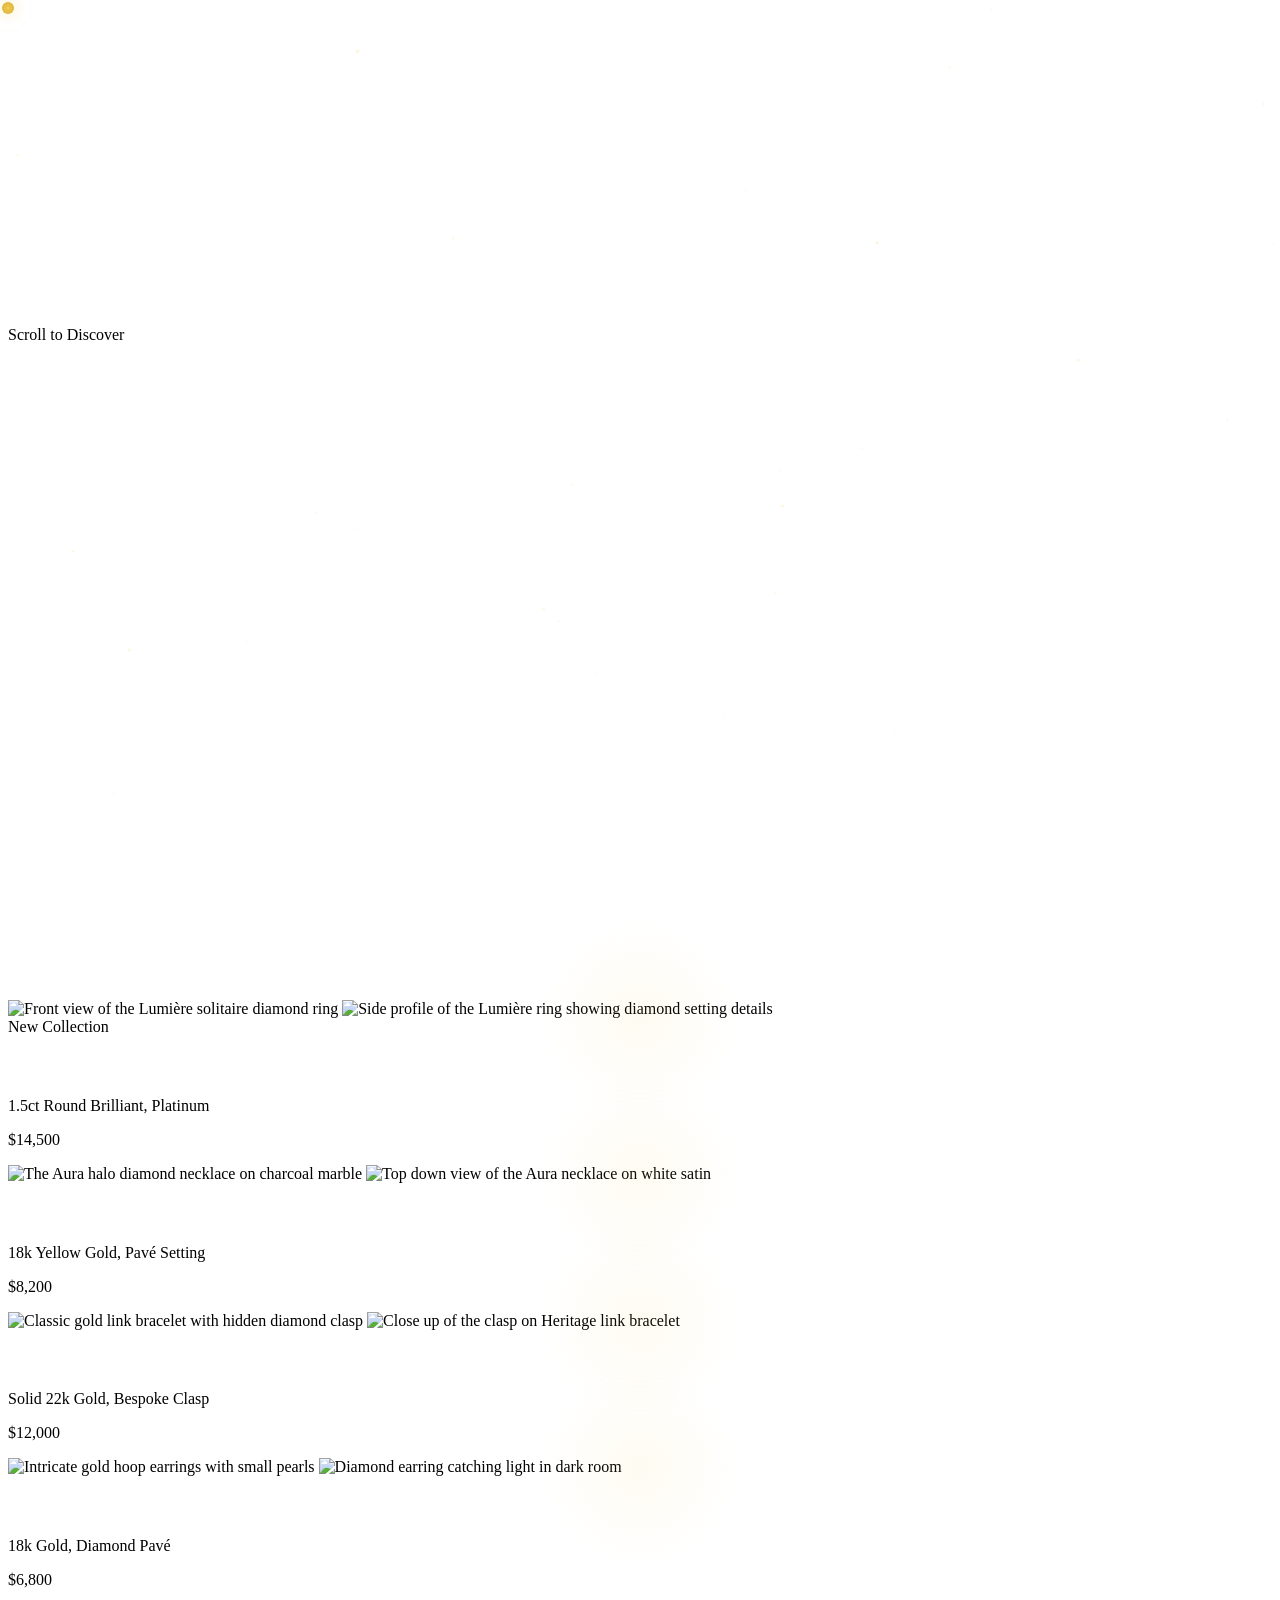
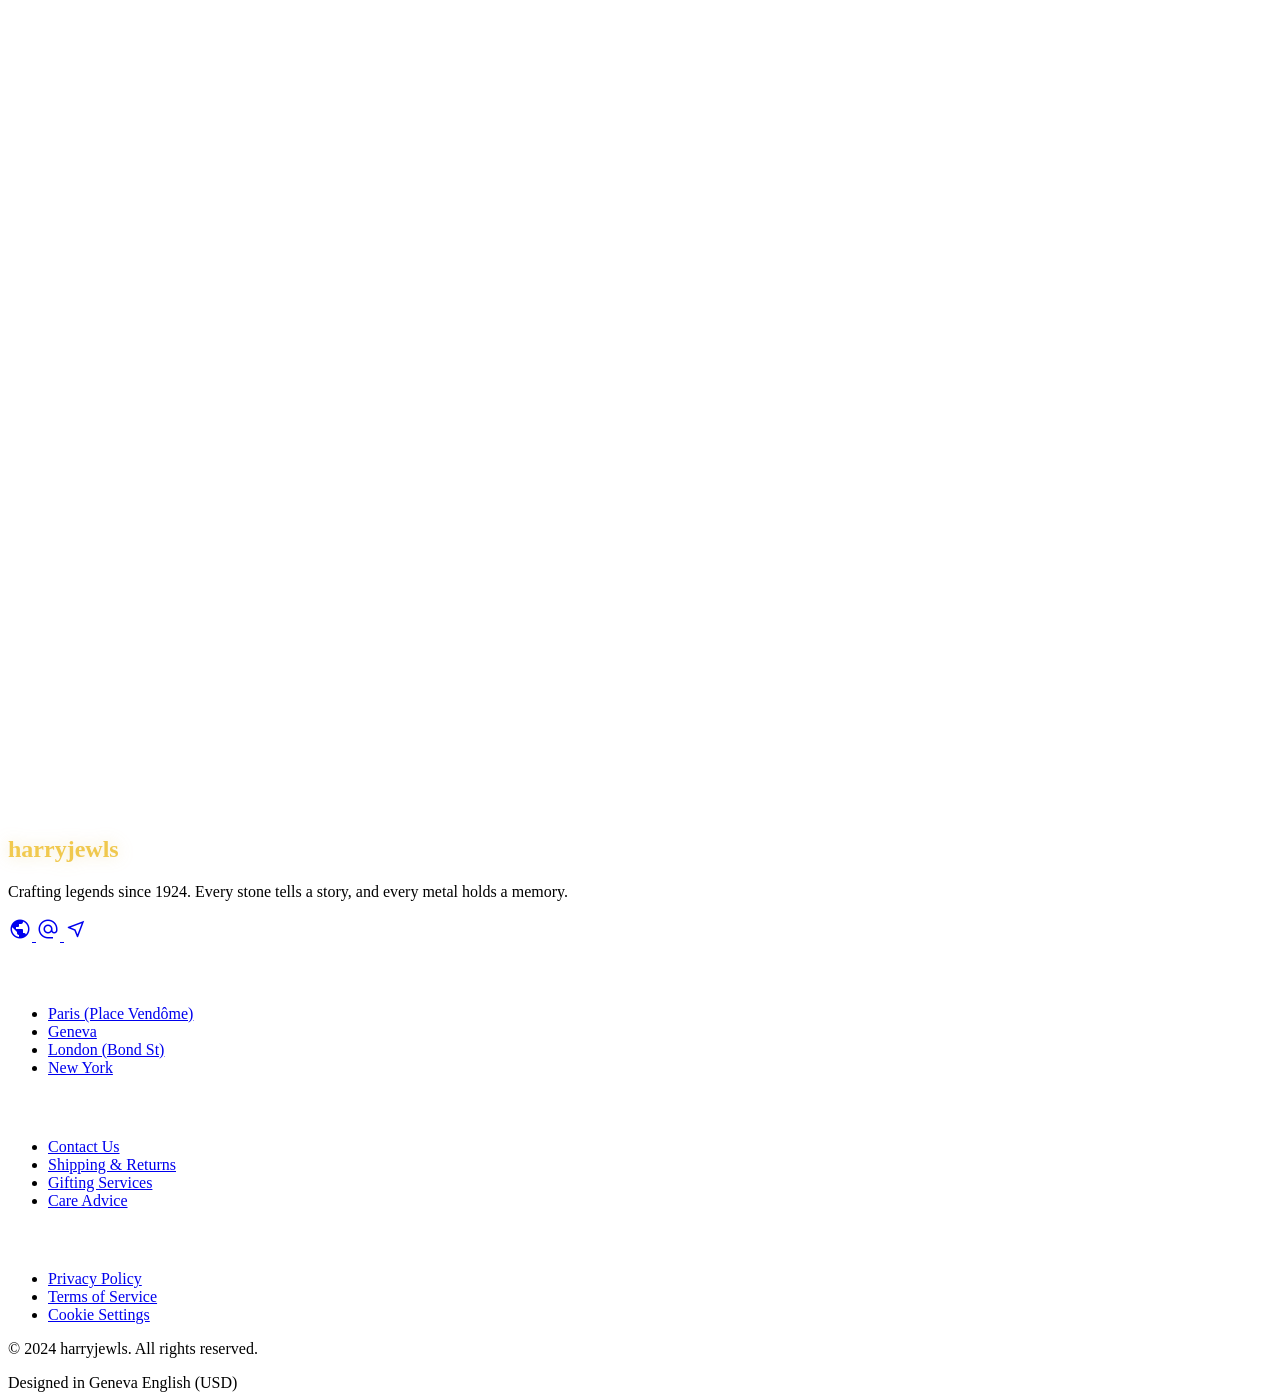
==== index.html @ da5a6bc0 "Add index.html for Vercel deployment" ====
<!DOCTYPE html>
<html class="dark" lang="en">

<head>
    <meta charset="utf-8" />
    <meta content="width=device-width, initial-scale=1.0" name="viewport" />
    <title>harryjewls | Luxury Jewellery Atelier</title>
    <meta name="description"
        content="harryjewls — Where timeless elegance meets extraordinary craftsmanship. Discover our curated collection of high jewellery masterpieces." />
    <script src="https://cdn.tailwindcss.com?plugins=forms,container-queries"></script>
    <link
        href="https://fonts.googleapis.com/css2?family=Cormorant+Garamond:ital,wght@0,300;0,400;0,500;0,600;0,700;1,300;1,400;1,500;1,600;1,700&family=Manrope:wght@300;400;500;600;700&display=swap"
        rel="stylesheet" />
    <link href="https://fonts.googleapis.com/css2?family=Material+Symbols+Outlined:wght,FILL@100..700,0..1&display=swap"
        rel="stylesheet" />
    <!-- GSAP -->
    <script src="https://cdnjs.cloudflare.com/ajax/libs/gsap/3.12.5/gsap.min.js"></script>
    <script src="https://cdnjs.cloudflare.com/ajax/libs/gsap/3.12.5/ScrollTrigger.min.js"></script>
    <script id="tailwind-config">
        tailwind.config = {
            darkMode: "class",
            theme: {
                extend: {
                    colors: {
                        "surface-container-high": "var(--surface-container-high)",
                        "primary": "var(--primary)",
                        "background": "var(--background)",
                        "surface-container-low": "var(--surface-container-low)",
                        "primary-container": "var(--primary-container)",
                        "tertiary": "var(--tertiary)",
                        "on-primary-fixed": "var(--on-primary-fixed)",
                        "primary-fixed": "var(--primary-fixed)",
                        "inverse-on-surface": "var(--inverse-on-surface)",
                        "inverse-primary": "var(--inverse-primary)",
                        "on-secondary-fixed-variant": "var(--on-secondary-fixed-variant)",
                        "error-container": "var(--error-container)",
                        "surface-container": "var(--surface-container)",
                        "on-secondary": "var(--on-secondary)",
                        "on-tertiary-fixed-variant": "var(--on-tertiary-fixed-variant)",
                        "on-primary-fixed-variant": "var(--on-primary-fixed-variant)",
                        "surface": "var(--surface)",
                        "on-error": "var(--on-error)",
                        "surface-bright": "var(--surface-bright)",
                        "outline": "var(--outline)",
                        "on-secondary-container": "var(--on-secondary-container)",
                        "error": "var(--error)",
                        "tertiary-container": "var(--tertiary-container)",
                        "on-primary-container": "var(--on-primary-container)",
                        "surface-dim": "var(--surface-dim)",
                        "tertiary-fixed": "var(--tertiary-fixed)",
                        "surface-tint": "var(--surface-tint)",
                        "on-surface": "var(--on-surface)",
                        "inverse-surface": "var(--inverse-surface)",
                        "secondary-container": "var(--secondary-container)",
                        "surface-container-highest": "var(--surface-container-highest)",
                        "on-background": "var(--on-background)",
                        "secondary-fixed": "var(--secondary-fixed)",
                        "on-error-container": "var(--on-error-container)",
                        "tertiary-fixed-dim": "var(--tertiary-fixed-dim)",
                        "on-surface-variant": "var(--on-surface-variant)",
                        "on-secondary-fixed": "var(--on-secondary-fixed)",
                        "on-tertiary-fixed": "var(--on-tertiary-fixed)",
                        "on-tertiary": "var(--on-tertiary)",
                        "surface-variant": "var(--surface-variant)",
                        "outline-variant": "var(--outline-variant)",
                        "secondary": "var(--secondary)",
                        "surface-container-lowest": "var(--surface-container-lowest)",
                        "on-tertiary-container": "var(--on-tertiary-container)",
                        "primary-fixed-dim": "var(--primary-fixed-dim)",
                        "on-primary": "var(--on-primary)",
                        "secondary-fixed-dim": "var(--secondary-fixed-dim)"
                    },
                    borderRadius: {
                        DEFAULT: "0.125rem",
                        lg: "0.25rem",
                        xl: "0.5rem",
                        full: "0.75rem"
                    },
                    fontFamily: {
                        headline: ["Cormorant Garamond", "serif"],
                        body: ["Manrope", "sans-serif"],
                        label: ["Manrope", "sans-serif"]
                    }
                },
            }
        }
    </script>
    <style>
        /* ===== CSS CUSTOM PROPERTIES (DARK MODE DEFAULT) ===== */
        :root {
            --surface-container-high: #2a2a2a;
            --primary: #f2ca50;
            --background: #131313;
            --surface-container-low: #1c1b1b;
            --primary-container: #d4af37;
            --tertiary: #cecece;
            --on-primary-fixed: #241a00;
            --primary-fixed: #ffe088;
            --inverse-on-surface: #313030;
            --inverse-primary: #735c00;
            --on-secondary-fixed-variant: #52452c;
            --error-container: #93000a;
            --surface-container: #201f1f;
            --on-secondary: #3a2f18;
            --on-tertiary-fixed-variant: #454747;
            --on-primary-fixed-variant: #574500;
            --surface: #131313;
            --on-error: #690005;
            --surface-bright: #3a3939;
            --outline: #99907c;
            --on-secondary-container: #c5b393;
            --error: #ffb4ab;
            --tertiary-container: #b2b3b3;
            --on-primary-container: #554300;
            --surface-dim: #131313;
            --tertiary-fixed: #e2e2e2;
            --surface-tint: #e9c349;
            --on-surface: #e5e2e1;
            --inverse-surface: #e5e2e1;
            --secondary-container: #52452c;
            --surface-container-highest: #353534;
            --on-background: #e5e2e1;
            --secondary-fixed: #f4e0be;
            --on-error-container: #ffdad6;
            --tertiary-fixed-dim: #c6c6c7;
            --on-surface-variant: #d0c5af;
            --on-secondary-fixed: #241a06;
            --on-tertiary-fixed: #1a1c1c;
            --on-tertiary: #2f3131;
            --surface-variant: #353534;
            --outline-variant: #4d4635;
            --secondary: #d7c4a4;
            --surface-container-lowest: #0e0e0e;
            --on-tertiary-container: #434546;
            --primary-fixed-dim: #e9c349;
            --on-primary: #3c2f00;
            --secondary-fixed-dim: #d7c4a4;
            --heading-color: #ffffff;
            --nav-bg: rgba(19, 19, 19, 0.6);
            --card-shadow: 0 0 40px rgba(242, 202, 80, 0.06);
            --footer-border: rgba(77, 70, 53, 0.15);
        }

        /* ===== LIGHT MODE ===== */
        html.light {
            --surface-container-high: #f0ebe3;
            --primary: #b8960f;
            --background: #faf8f5;
            --surface-container-low: #f5f2ed;
            --primary-container: #d4af37;
            --tertiary: #5a5a5a;
            --on-primary-fixed: #241a00;
            --primary-fixed: #ffe088;
            --inverse-on-surface: #e5e2e1;
            --inverse-primary: #f2ca50;
            --on-secondary-fixed-variant: #52452c;
            --error-container: #ffdad6;
            --surface-container: #ece8e0;
            --on-secondary: #ffffff;
            --on-tertiary-fixed-variant: #454747;
            --on-primary-fixed-variant: #574500;
            --surface: #faf8f5;
            --on-error: #ffffff;
            --surface-bright: #ffffff;
            --outline: #8a8070;
            --on-secondary-container: #52452c;
            --error: #ba1a1a;
            --tertiary-container: #e2e2e2;
            --on-primary-container: #f2ca50;
            --surface-dim: #e8e4dc;
            --tertiary-fixed: #e2e2e2;
            --surface-tint: #b8960f;
            --on-surface: #1c1b1b;
            --inverse-surface: #313030;
            --secondary-container: #f4e0be;
            --surface-container-highest: #e2ddd5;
            --on-background: #1c1b1b;
            --secondary-fixed: #f4e0be;
            --on-error-container: #93000a;
            --tertiary-fixed-dim: #c6c6c7;
            --on-surface-variant: #4d4635;
            --on-secondary-fixed: #241a06;
            --on-tertiary-fixed: #1a1c1c;
            --on-tertiary: #2f3131;
            --surface-variant: #e8e1d4;
            --outline-variant: #ccc3b1;
            --secondary: #6d5d3f;
            --surface-container-lowest: #ffffff;
            --on-tertiary-container: #434546;
            --primary-fixed-dim: #d4af37;
            --on-primary: #ffffff;
            --secondary-fixed-dim: #d7c4a4;
            --heading-color: #1c1b1b;
            --nav-bg: rgba(250, 248, 245, 0.75);
            --card-shadow: 0 4px 30px rgba(0, 0, 0, 0.08);
            --footer-border: rgba(204, 195, 177, 0.4);
        }

        /* ===== THEME TRANSITION ===== */
        html.theme-transitioning,
        html.theme-transitioning *,
        html.theme-transitioning *::before,
        html.theme-transitioning *::after {
            transition: background-color 0.5s ease, color 0.5s ease, border-color 0.5s ease, box-shadow 0.5s ease, opacity 0.5s ease !important;
        }

        /* ===== MATERIAL SYMBOLS ===== */
        .material-symbols-outlined {
            font-variation-settings: 'FILL' 0, 'wght' 300, 'GRAD' 0, 'opsz' 24;
        }

        /* ===== GOLDEN AURA GRADIENT ===== */
        .golden-aura {
            background: linear-gradient(135deg, #f2ca50 0%, #d4af37 100%);
        }

        /* ===== TEXT SHIMMER ===== */
        .text-shimmer {
            background: linear-gradient(to right, #d4af37 20%, #f2ca50 40%, #f2ca50 60%, #d4af37 80%);
            background-size: 200% auto;
            color: #000;
            background-clip: text;
            -webkit-background-clip: text;
            -webkit-text-fill-color: transparent;
            animation: shimmerAnim 3s ease-in-out infinite;
        }

        @keyframes shimmerAnim {
            0% {
                background-position: 200% center;
            }

            100% {
                background-position: -200% center;
            }
        }

        /* ===== LOGO GLOW ===== */
        .logo-text {
            background: linear-gradient(135deg, #f2ca50, #d4af37, #f2ca50);
            background-size: 200% auto;
            -webkit-background-clip: text;
            -webkit-text-fill-color: transparent;
            background-clip: text;
            filter: drop-shadow(0 0 8px rgba(212, 175, 55, 0.3));
            animation: logoGlow 4s ease-in-out infinite;
        }

        .logo-text:hover {
            filter: drop-shadow(0 0 16px rgba(212, 175, 55, 0.6));
            animation: logoShimmer 1.5s ease-in-out infinite;
        }

        @keyframes logoGlow {

            0%,
            100% {
                background-position: 0% center;
                filter: drop-shadow(0 0 8px rgba(212, 175, 55, 0.3));
            }

            50% {
                background-position: 100% center;
                filter: drop-shadow(0 0 14px rgba(212, 175, 55, 0.5));
            }
        }

        @keyframes logoShimmer {
            0% {
                background-position: -200% center;
            }

            100% {
                background-position: 200% center;
            }
        }

        /* ===== NO SCROLLBAR ===== */
        .no-scrollbar::-webkit-scrollbar {
            display: none;
        }

        .no-scrollbar {
            -ms-overflow-style: none;
            scrollbar-width: none;
        }

        /* ===== CUSTOM CURSOR ===== */
        .custom-cursor {
            position: fixed;
            width: 12px;
            height: 12px;
            border-radius: 50%;
            background: radial-gradient(circle, #f2ca50, #d4af37);
            pointer-events: none;
            z-index: 99999;
            mix-blend-mode: screen;
            transition: transform 0.15s ease, opacity 0.3s ease;
            box-shadow: 0 0 12px rgba(242, 202, 80, 0.4), 0 0 30px rgba(242, 202, 80, 0.15);
            transform: translate(-50%, -50%);
        }

        .custom-cursor.hovering {
            transform: translate(-50%, -50%) scale(2.5);
            box-shadow: 0 0 20px rgba(242, 202, 80, 0.6), 0 0 50px rgba(242, 202, 80, 0.25);
        }

        .cursor-trail {
            position: fixed;
            width: 6px;
            height: 6px;
            border-radius: 50%;
            background: rgba(242, 202, 80, 0.3);
            pointer-events: none;
            z-index: 99998;
            mix-blend-mode: screen;
            transform: translate(-50%, -50%);
        }

        /* Hide custom cursor on touch devices */
        @media (hover: none) {

            .custom-cursor,
            .cursor-trail {
                display: none !important;
            }
        }

        /* ===== LOADING SCREEN ===== */
        #loading-screen {
            position: fixed;
            inset: 0;
            z-index: 100000;
            background: #000;
            display: flex;
            flex-direction: column;
            align-items: center;
            justify-content: center;
            overflow: hidden;
        }

        #loading-screen canvas {
            position: absolute;
            inset: 0;
            z-index: 0;
        }

        .loading-logo {
            position: relative;
            z-index: 1;
            font-family: 'Cormorant Garamond', serif;
            font-size: 3.5rem;
            font-weight: 300;
            letter-spacing: 0.08em;
            background: linear-gradient(135deg, #f2ca50, #d4af37, #f2ca50, #d4af37);
            background-size: 300% auto;
            -webkit-background-clip: text;
            -webkit-text-fill-color: transparent;
            background-clip: text;
            opacity: 0;
            filter: drop-shadow(0 0 20px rgba(212, 175, 55, 0.5));
            animation: loadLogoShimmer 2s ease-in-out infinite;
        }

        @keyframes loadLogoShimmer {
            0% {
                background-position: 0% center;
            }

            100% {
                background-position: 300% center;
            }
        }

        .loading-tagline {
            position: relative;
            z-index: 1;
            font-family: 'Manrope', sans-serif;
            font-size: 0.65rem;
            letter-spacing: 0.4em;
            text-transform: uppercase;
            color: rgba(212, 175, 55, 0.5);
            opacity: 0;
            margin-top: 1rem;
        }

        .loading-bar-container {
            position: relative;
            z-index: 1;
            width: 120px;
            height: 1px;
            background: rgba(212, 175, 55, 0.1);
            margin-top: 2.5rem;
            overflow: hidden;
            opacity: 0;
        }

        .loading-bar {
            width: 0%;
            height: 100%;
            background: linear-gradient(90deg, #d4af37, #f2ca50);
            transition: width 0.1s linear;
        }

        /* ===== GOLD PARTICLE CANVAS ===== */
        #particle-bg {
            position: fixed;
            inset: 0;
            z-index: 0;
            pointer-events: none;
            opacity: 0.4;
        }

        /* ===== PRODUCT CARD 3D TILT ===== */
        .product-card {
            perspective: 1000px;
            transform-style: preserve-3d;
        }

        .product-card .card-inner {
            transition: transform 0.3s ease, box-shadow 0.3s ease;
        }

        .product-card:hover .card-inner {
            box-shadow: 0 0 30px rgba(242, 202, 80, 0.12), 0 20px 60px rgba(0, 0, 0, 0.3);
        }

        .product-card .glow-border {
            position: absolute;
            inset: -2px;
            border-radius: 0.25rem;
            background: linear-gradient(135deg, rgba(242, 202, 80, 0.3), transparent, rgba(212, 175, 55, 0.3));
            z-index: -1;
            opacity: 0;
            transition: opacity 0.5s ease;
        }

        .product-card:hover .glow-border {
            opacity: 1;
        }

        /* ===== HEADING SHIMMER ===== */
        .heading-shimmer {
            position: relative;
            display: inline-block;
        }

        .heading-shimmer::after {
            content: '';
            position: absolute;
            top: 0;
            left: -100%;
            width: 100%;
            height: 100%;
            background: linear-gradient(90deg, transparent, rgba(242, 202, 80, 0.15), transparent);
            animation: headingShimmer 4s ease-in-out infinite;
        }

        @keyframes headingShimmer {
            0% {
                left: -100%;
            }

            50%,
            100% {
                left: 100%;
            }
        }

        /* ===== SMOOTH SCROLL ===== */
        html {
            scroll-behavior: smooth;
        }

        /* ===== AMBIENT GLOW ===== */
        .ambient-glow {
            position: relative;
        }

        .ambient-glow::before {
            content: '';
            position: absolute;
            top: 50%;
            left: 50%;
            width: 200px;
            height: 200px;
            background: radial-gradient(circle, rgba(242, 202, 80, 0.08), transparent 70%);
            transform: translate(-50%, -50%);
            pointer-events: none;
            z-index: 0;
        }

        /* ===== FILTER BUTTONS ===== */
        .filter-btn {
            padding: 0.5rem 1.5rem;
            font-size: 0.7rem;
            text-transform: uppercase;
            letter-spacing: 0.15em;
            border: 1px solid rgba(212, 175, 55, 0.2);
            color: var(--on-surface-variant);
            background: transparent;
            cursor: pointer;
            transition: all 0.4s cubic-bezier(0.25, 0.46, 0.45, 0.94);
            font-family: 'Manrope', sans-serif;
        }

        .filter-btn:hover,
        .filter-btn.active {
            background: linear-gradient(135deg, #f2ca50 0%, #d4af37 100%);
            color: #241a00;
            border-color: #d4af37;
            box-shadow: 0 0 20px rgba(242, 202, 80, 0.2);
        }

        /* ===== SEARCH HIGHLIGHT ===== */
        .search-no-match {
            opacity: 0.1;
            transform: scale(0.95);
            transition: all 0.5s cubic-bezier(0.25, 0.46, 0.45, 0.94);
        }

        .search-match {
            opacity: 1;
            transform: scale(1);
            transition: all 0.5s cubic-bezier(0.25, 0.46, 0.45, 0.94);
        }

        /* ===== REVEAL ANIMATIONS ===== */
        .reveal {
            opacity: 0;
            transform: translateY(60px);
        }

        .reveal.active {
            opacity: 1;
            transform: translateY(0);
        }

        /* ===== LAZY LOAD ===== */
        img[data-src] {
            opacity: 0;
            transition: opacity 0.6s ease;
        }

        img[data-src].loaded {
            opacity: 1;
        }

        /* ===== RESPONSIVE ===== */
        @media (max-width: 768px) {
            .loading-logo {
                font-size: 2.2rem;
            }
        }

        /* ===== LIGHT MODE SPECIFIC ===== */
        html.light .golden-aura {
            background: linear-gradient(135deg, #d4af37 0%, #b8960f 100%);
        }

        html.light .product-card:hover .card-inner {
            box-shadow: 0 0 30px rgba(212, 175, 55, 0.08), 0 20px 60px rgba(0, 0, 0, 0.1);
        }

        html.light #particle-bg {
            opacity: 0.15;
        }

        html.light .custom-cursor {
            mix-blend-mode: multiply;
            background: radial-gradient(circle, #d4af37, #b8960f);
        }

        html.light .cursor-trail {
            background: rgba(184, 150, 15, 0.2);
            mix-blend-mode: multiply;
        }
    </style>
</head>

<body class="bg-background text-on-surface font-body selection:bg-primary/30" style="cursor: none;">

    <!-- ===== LOADING SCREEN ===== -->
    <div id="loading-screen">
        <canvas id="loading-particles"></canvas>
        <div class="loading-logo" id="loading-logo">harryjewls</div>
        <div class="loading-tagline" id="loading-tagline">haute joaillerie</div>
        <div class="loading-bar-container" id="loading-bar-container">
            <div class="loading-bar" id="loading-bar"></div>
        </div>
    </div>

    <!-- ===== CUSTOM CURSOR ===== -->
    <div class="custom-cursor" id="custom-cursor"></div>
    <div class="cursor-trail" id="cursor-trail-1"></div>
    <div class="cursor-trail" id="cursor-trail-2"></div>
    <div class="cursor-trail" id="cursor-trail-3"></div>

    <!-- ===== GOLD PARTICLE BACKGROUND ===== -->
    <canvas id="particle-bg"></canvas>

    <!-- ===== TOP NAV BAR ===== -->
    <nav id="main-nav"
        class="fixed top-0 w-full z-50 bg-[var(--nav-bg)] backdrop-blur-3xl shadow-[0px_0px_40px_rgba(255,255,255,0.06)]"
        style="opacity:0;">
        <div class="flex justify-between items-center px-6 md:px-12 py-5 w-full">
            <div class="flex items-center gap-8 md:gap-12">
                <a class="logo-text text-2xl md:text-3xl font-headline font-light tracking-[0.04em]" href="#"
                    id="nav-logo">harryjewls</a>
                <div class="hidden md:flex gap-8 items-center">
                    <a class="font-headline text-sm tracking-wide text-primary border-b border-primary/40 pb-1 hover:border-primary transition-all duration-300"
                        href="#collections">Collections</a>
                    <a class="font-headline text-sm tracking-wide text-on-surface-variant hover:text-on-surface transition-colors duration-300"
                        href="#gallery">High Jewellery</a>
                    <a class="font-headline text-sm tracking-wide text-on-surface-variant hover:text-on-surface transition-colors duration-300"
                        href="#about">The Atelier</a>
                    <a class="font-headline text-sm tracking-wide text-on-surface-variant hover:text-on-surface transition-colors duration-300"
                        href="#moments">Heritage</a>
                </div>
            </div>
            <div class="flex items-center gap-4 md:gap-6">
                <div class="relative hidden lg:block">
                    <input id="search-input"
                        class="bg-[var(--surface-container)]/60 border border-[var(--outline-variant)]/20 text-sm focus:ring-1 focus:ring-primary/50 focus:border-primary/30 w-64 py-2.5 px-4 placeholder:text-on-surface-variant/30 rounded-lg transition-all duration-300 focus:w-80"
                        placeholder="Search the collection..." type="text" autocomplete="off"
                        style="background: var(--surface-container);" />
                    <span
                        class="material-symbols-outlined absolute right-3 top-2.5 text-on-surface-variant/40 text-sm">search</span>
                </div>
                <div class="flex items-center gap-2">
                    <button id="theme-toggle"
                        class="hover:bg-primary/10 p-2.5 transition-all duration-500 rounded-full relative overflow-hidden"
                        aria-label="Toggle theme">
                        <span class="material-symbols-outlined text-primary theme-icon-dark">dark_mode</span>
                        <span
                            class="material-symbols-outlined text-primary theme-icon-light absolute inset-0 flex items-center justify-center opacity-0 transition-opacity duration-300">light_mode</span>
                    </button>
                    <button class="hover:bg-primary/10 p-2.5 transition-all duration-500 rounded-full relative"
                        aria-label="Shopping bag">
                        <span class="material-symbols-outlined text-primary">shopping_bag</span>
                        <span class="absolute top-1 right-1 w-2 h-2 bg-primary rounded-full animate-pulse"></span>
                    </button>
                </div>
                <!-- Mobile Menu Toggle -->
                <button id="mobile-menu-btn" class="md:hidden hover:bg-primary/10 p-2 rounded-full transition-all"
                    aria-label="Menu">
                    <span class="material-symbols-outlined text-primary">menu</span>
                </button>
            </div>
        </div>
        <!-- Mobile Menu -->
        <div id="mobile-menu" class="hidden md:hidden px-6 pb-6">
            <div class="flex flex-col gap-4 pt-4 border-t border-[var(--outline-variant)]/15">
                <input id="search-input-mobile"
                    class="bg-[var(--surface-container)] border border-[var(--outline-variant)]/20 text-sm focus:ring-1 focus:ring-primary/50 w-full py-2.5 px-4 placeholder:text-on-surface-variant/30 rounded-lg"
                    placeholder="Search..." type="text" autocomplete="off" />
                <a class="font-headline text-sm tracking-wide text-primary py-2" href="#collections">Collections</a>
                <a class="font-headline text-sm tracking-wide text-on-surface-variant py-2" href="#gallery">High
                    Jewellery</a>
                <a class="font-headline text-sm tracking-wide text-on-surface-variant py-2" href="#about">The
                    Atelier</a>
                <a class="font-headline text-sm tracking-wide text-on-surface-variant py-2" href="#moments">Heritage</a>
            </div>
        </div>
    </nav>

    <!-- ===== HERO SECTION ===== -->
    <header id="hero" class="relative h-screen w-full flex items-center justify-center overflow-hidden">
        <div class="absolute inset-0 z-0">
            <div class="absolute inset-0 bg-gradient-to-b from-transparent via-background/20 to-background z-10"></div>
            <img id="hero-img" class="w-full h-full object-cover" style="transform: scale(1.2); opacity: 0;"
                alt="Close-up of a high-end diamond necklace on a dark bust with dramatic chiaroscuro lighting"
                src="https://lh3.googleusercontent.com/aida-public/[base64]" />
        </div>
        <div class="relative z-20 text-center max-w-4xl px-6">
            <p class="hero-text label-sm uppercase tracking-[0.3em] text-primary mb-6 text-xs font-label"
                style="opacity:0;">Haute Joaillerie</p>
            <h1 class="hero-text text-[2.5rem] md:text-[4rem] lg:text-[5rem] font-headline font-light leading-[1.1] tracking-[-0.02em] mb-8"
                style="opacity:0; color: var(--heading-color);">
                The Art of <span class="italic font-light text-shimmer">Sublime</span> Brilliance
            </h1>
            <div class="hero-text flex flex-col md:flex-row gap-6 justify-center items-center" style="opacity:0;">
                <button
                    class="golden-aura px-10 py-4 text-on-primary-fixed font-semibold tracking-wide uppercase text-xs rounded-lg hover:scale-105 hover:shadow-lg hover:shadow-primary/20 transition-all duration-500">
                    Explore Collections
                </button>
                <button
                    class="group flex items-center gap-3 border-b border-outline-variant/30 pb-2 hover:border-primary transition-colors duration-300"
                    style="color: var(--on-surface);">
                    <span class="text-xs uppercase tracking-widest">The Atelier Story</span>
                    <span
                        class="material-symbols-outlined text-sm group-hover:translate-x-1 transition-transform duration-300">arrow_forward</span>
                </button>
            </div>
        </div>
        <div class="absolute bottom-12 left-1/2 -translate-x-1/2 flex flex-col items-center gap-4 opacity-0"
            id="scroll-indicator">
            <span class="text-[0.6875rem] uppercase tracking-[0.2em]">Scroll to Discover</span>
            <div class="w-px h-12 bg-gradient-to-b from-primary to-transparent animate-pulse"></div>
        </div>
    </header>

    <!-- ===== CATEGORY BENTO ===== -->
    <section id="collections" class="py-20 md:py-32 px-6 md:px-12 max-w-screen-2xl mx-auto">
        <!-- Filter Bar -->
        <div class="flex flex-wrap gap-3 mb-12 justify-center reveal">
            <button class="filter-btn active" data-filter="all">All</button>
            <button class="filter-btn" data-filter="rings">Rings</button>
            <button class="filter-btn" data-filter="necklaces">Necklaces</button>
            <button class="filter-btn" data-filter="earrings">Earrings</button>
            <button class="filter-btn" data-filter="bracelets">Bracelets</button>
        </div>

        <div class="grid grid-cols-1 md:grid-cols-4 gap-6 h-auto md:h-[600px]" id="category-grid">
            <div class="md:col-span-2 relative group overflow-hidden bg-surface-container-low rounded-lg reveal product-filterable"
                data-category="rings">
                <img class="absolute inset-0 w-full h-full object-cover opacity-60 group-hover:scale-110 transition-transform duration-1000"
                    alt="A macro shot of a gold and diamond engagement ring resting on dark volcanic rock"
                    loading="lazy"
                    src="https://lh3.googleusercontent.com/aida-public/[base64]" />
                <div class="absolute inset-0 bg-gradient-to-t from-background via-transparent to-transparent"></div>
                <div class="absolute bottom-8 left-8">
                    <span class="material-symbols-outlined text-primary text-4xl mb-4">diamond</span>
                    <h3 class="text-2xl font-headline mb-2" style="color: var(--heading-color);">Eternal Rings</h3>
                    <p class="text-on-surface-variant text-sm mb-4">A legacy of love, carved in gold.</p>
                    <a class="text-xs uppercase tracking-widest text-primary border-b border-primary/30 pb-1 hover:border-primary transition-colors duration-300"
                        href="#">View Collection</a>
                </div>
            </div>
            <div class="relative group overflow-hidden bg-surface-container-low rounded-lg reveal product-filterable"
                data-category="necklaces">
                <img class="absolute inset-0 w-full h-full object-cover opacity-60 group-hover:scale-110 transition-transform duration-1000"
                    alt="Elegant diamond necklace draped over a minimalist velvet stand" loading="lazy"
                    src="https://lh3.googleusercontent.com/aida-public/[base64]" />
                <div class="absolute inset-0 bg-gradient-to-t from-background via-transparent to-transparent"></div>
                <div class="absolute bottom-8 left-8">
                    <span class="material-symbols-outlined text-primary text-4xl mb-4">auto_awesome</span>
                    <h3 class="text-xl font-headline" style="color: var(--heading-color);">Necklaces</h3>
                </div>
            </div>
            <div class="md:row-span-2 relative group overflow-hidden bg-surface-container-low rounded-lg reveal product-filterable"
                data-category="earrings">
                <img class="absolute inset-0 w-full h-full object-cover opacity-60 group-hover:scale-110 transition-transform duration-1000"
                    alt="Intricate gold hoop earrings with small pearls against a charcoal background" loading="lazy"
                    src="https://lh3.googleusercontent.com/aida-public/[base64]" />
                <div class="absolute inset-0 bg-gradient-to-t from-background via-transparent to-transparent"></div>
                <div class="absolute bottom-8 left-8">
                    <span class="material-symbols-outlined text-primary text-4xl mb-4">flare</span>
                    <h3 class="text-xl font-headline" style="color: var(--heading-color);">Earrings</h3>
                </div>
            </div>
            <div class="md:col-span-2 relative group overflow-hidden bg-surface-container-low rounded-lg reveal product-filterable"
                data-category="bracelets">
                <img class="absolute inset-0 w-full h-full object-cover opacity-60 group-hover:scale-110 transition-transform duration-1000"
                    alt="A stack of luxury gold bracelets on a model's wrist with soft focus background" loading="lazy"
                    src="https://lh3.googleusercontent.com/aida-public/[base64]" />
                <div class="absolute inset-0 bg-gradient-to-t from-background via-transparent to-transparent"></div>
                <div class="absolute bottom-8 left-8">
                    <span class="material-symbols-outlined text-primary text-4xl mb-4">blur_on</span>
                    <h3 class="text-xl font-headline" style="color: var(--heading-color);">Bracelets</h3>
                </div>
            </div>
        </div>
    </section>

    <!-- ===== FEATURED GALLERY (Interactive) ===== -->
    <section id="gallery" class="py-20 md:py-32 bg-surface-container-lowest">
        <div class="px-6 md:px-12 mb-16 flex flex-col md:flex-row justify-between items-end gap-6">
            <div class="max-w-2xl reveal">
                <h2 class="text-3xl md:text-4xl font-headline mb-6 leading-tight heading-shimmer"
                    style="color: var(--heading-color);">Curated <span class="italic">Masterpieces</span></h2>
                <p class="text-on-surface-variant leading-relaxed">Each piece at harryjewls is a testament to the
                    pursuit of perfection. From the selection of conflict-free stones to the final hand-polish.</p>
            </div>
            <div class="flex gap-4 reveal">
                <button id="gallery-prev"
                    class="w-12 h-12 rounded-full border border-outline-variant/30 flex items-center justify-center hover:bg-primary hover:text-on-primary transition-all duration-300 hover:border-primary hover:shadow-lg hover:shadow-primary/10">
                    <span class="material-symbols-outlined">chevron_left</span>
                </button>
                <button id="gallery-next"
                    class="w-12 h-12 rounded-full border border-outline-variant/30 flex items-center justify-center hover:bg-primary hover:text-on-primary transition-all duration-300 hover:border-primary hover:shadow-lg hover:shadow-primary/10">
                    <span class="material-symbols-outlined">chevron_right</span>
                </button>
            </div>
        </div>
        <div class="flex overflow-x-auto gap-8 px-6 md:px-12 no-scrollbar snap-x" id="product-carousel">
            <!-- Product Card 1 -->
            <div class="min-w-[300px] md:min-w-[420px] snap-center product-card product-item"
                data-name="The Lumière Solitaire" data-category="rings">
                <div
                    class="card-inner relative aspect-[4/5] overflow-hidden rounded-lg bg-surface-container mb-6 ambient-glow">
                    <div class="glow-border"></div>
                    <img class="w-full h-full object-cover transition-all duration-700 group-hover:opacity-0"
                        alt="Front view of the Lumière solitaire diamond ring" loading="lazy"
                        src="https://lh3.googleusercontent.com/aida-public/[base64]" />
                    <img class="absolute inset-0 w-full h-full object-cover opacity-0 transition-all duration-700 hover-img"
                        alt="Side profile of the Lumière ring showing diamond setting details" loading="lazy"
                        src="https://lh3.googleusercontent.com/aida-public/[base64]" />
                    <div
                        class="absolute top-4 right-4 bg-background/40 backdrop-blur-md px-3 py-1 rounded-full text-[0.6rem] uppercase tracking-widest text-primary border border-primary/20">
                        New Collection</div>
                </div>
                <div class="flex justify-between items-start">
                    <div>
                        <h4 class="text-lg md:text-xl font-headline mb-1" style="color: var(--heading-color);">The
                            Lumière Solitaire</h4>
                        <p class="text-sm text-on-surface-variant font-light tracking-wide">1.5ct Round Brilliant,
                            Platinum</p>
                    </div>
                    <p class="text-primary font-headline text-lg">$14,500</p>
                </div>
            </div>
            <!-- Product Card 2 -->
            <div class="min-w-[300px] md:min-w-[420px] snap-center product-card product-item"
                data-name="Aura Halo Pendant" data-category="necklaces">
                <div
                    class="card-inner relative aspect-[4/5] overflow-hidden rounded-lg bg-surface-container mb-6 ambient-glow">
                    <div class="glow-border"></div>
                    <img class="w-full h-full object-cover transition-all duration-700"
                        alt="The Aura halo diamond necklace on charcoal marble" loading="lazy"
                        src="https://lh3.googleusercontent.com/aida-public/[base64]" />
                    <img class="absolute inset-0 w-full h-full object-cover opacity-0 transition-all duration-700 hover-img"
                        alt="Top down view of the Aura necklace on white satin" loading="lazy"
                        src="https://lh3.googleusercontent.com/aida-public/[base64]" />
                </div>
                <div class="flex justify-between items-start">
                    <div>
                        <h4 class="text-lg md:text-xl font-headline mb-1" style="color: var(--heading-color);">Aura Halo
                            Pendant</h4>
                        <p class="text-sm text-on-surface-variant font-light tracking-wide">18k Yellow Gold, Pavé
                            Setting</p>
                    </div>
                    <p class="text-primary font-headline text-lg">$8,200</p>
                </div>
            </div>
            <!-- Product Card 3 -->
            <div class="min-w-[300px] md:min-w-[420px] snap-center product-card product-item"
                data-name="Heritage Link Bracelet" data-category="bracelets">
                <div
                    class="card-inner relative aspect-[4/5] overflow-hidden rounded-lg bg-surface-container mb-6 ambient-glow">
                    <div class="glow-border"></div>
                    <img class="w-full h-full object-cover transition-all duration-700"
                        alt="Classic gold link bracelet with hidden diamond clasp" loading="lazy"
                        src="https://lh3.googleusercontent.com/aida-public/[base64]" />
                    <img class="absolute inset-0 w-full h-full object-cover opacity-0 transition-all duration-700 hover-img"
                        alt="Close up of the clasp on Heritage link bracelet" loading="lazy"
                        src="https://lh3.googleusercontent.com/aida-public/[base64]" />
                </div>
                <div class="flex justify-between items-start">
                    <div>
                        <h4 class="text-lg md:text-xl font-headline mb-1" style="color: var(--heading-color);">Heritage
                            Link Bracelet</h4>
                        <p class="text-sm text-on-surface-variant font-light tracking-wide">Solid 22k Gold, Bespoke
                            Clasp</p>
                    </div>
                    <p class="text-primary font-headline text-lg">$12,000</p>
                </div>
            </div>
            <!-- Product Card 4 -->
            <div class="min-w-[300px] md:min-w-[420px] snap-center product-card product-item"
                data-name="Celestial Drop Earrings" data-category="earrings">
                <div
                    class="card-inner relative aspect-[4/5] overflow-hidden rounded-lg bg-surface-container mb-6 ambient-glow">
                    <div class="glow-border"></div>
                    <img class="w-full h-full object-cover transition-all duration-700"
                        alt="Intricate gold hoop earrings with small pearls" loading="lazy"
                        src="https://lh3.googleusercontent.com/aida-public/[base64]" />
                    <img class="absolute inset-0 w-full h-full object-cover opacity-0 transition-all duration-700 hover-img"
                        alt="Diamond earring catching light in dark room" loading="lazy"
                        src="https://lh3.googleusercontent.com/aida-public/[base64]" />
                </div>
                <div class="flex justify-between items-start">
                    <div>
                        <h4 class="text-lg md:text-xl font-headline mb-1" style="color: var(--heading-color);">Celestial
                            Drop Earrings</h4>
                        <p class="text-sm text-on-surface-variant font-light tracking-wide">18k Gold, Diamond Pavé</p>
                    </div>
                    <p class="text-primary font-headline text-lg">$6,800</p>
                </div>
            </div>
        </div>
    </section>

    <!-- ===== ABOUT SECTION / THE ARTISAN ===== -->
    <section id="about" class="py-20 md:py-32 bg-surface px-6 md:px-12">
        <div class="max-w-screen-xl mx-auto flex flex-col md:flex-row items-center gap-12 md:gap-20">
            <div class="w-full md:w-1/2 relative reveal">
                <div class="absolute -top-10 -left-10 w-40 h-40 border border-primary/20 -z-10"></div>
                <img class="w-full h-[400px] md:h-[600px] object-cover rounded-sm grayscale hover:grayscale-0 transition-all duration-1000"
                    alt="Master jeweller focused on setting a stone with precision tools" loading="lazy"
                    src="https://lh3.googleusercontent.com/aida-public/[base64]" />
                <div class="absolute -bottom-6 -right-6 bg-primary px-8 py-10">
                    <p class="text-on-primary-fixed text-4xl font-headline font-bold">100+</p>
                    <p class="text-on-primary-fixed text-[0.6rem] uppercase tracking-widest leading-tight">Years
                        of<br />Excellence</p>
                </div>
            </div>
            <div class="w-full md:w-1/2 space-y-8 reveal">
                <span class="text-primary text-xs uppercase tracking-[0.3em]">The Philosophy</span>
                <h2 class="text-3xl md:text-5xl font-headline leading-tight heading-shimmer"
                    style="color: var(--heading-color);">Craftsmanship is our <span class="italic">Only</span> North
                    Star.</h2>
                <p class="text-on-surface-variant leading-relaxed text-base md:text-lg">
                    In our atelier, we don't just manufacture; we compose. Every harryjewls piece is born from a
                    singular vision, brought to life by hands that have spent decades mastering the subtle language of
                    light and metal.
                </p>
                <div class="pt-8 grid grid-cols-2 gap-8">
                    <div>
                        <h5 class="font-semibold mb-2" style="color: var(--heading-color);">Sustainable Sourcing</h5>
                        <p class="text-sm text-on-surface-variant">We only utilize ethically sourced gemstones and
                            recycled noble metals.</p>
                    </div>
                    <div>
                        <h5 class="font-semibold mb-2" style="color: var(--heading-color);">Bespoke Design</h5>
                        <p class="text-sm text-on-surface-variant">Collaborate with our designers to create a piece that
                            is uniquely yours.</p>
                    </div>
                </div>
                <div class="pt-8">
                    <button
                        class="px-12 py-4 border border-outline-variant hover:border-primary transition-all duration-500 text-xs uppercase tracking-[0.2em] hover:bg-primary/5 hover:shadow-lg hover:shadow-primary/5"
                        style="color: var(--on-surface);">Discover the Atelier</button>
                </div>
            </div>
        </div>
    </section>

    <!-- ===== TRENDING / INSTAGRAM STYLE GRID ===== -->
    <section id="moments" class="py-20 md:py-32 bg-surface-container-lowest overflow-hidden">
        <div class="text-center mb-16 reveal">
            <h2 class="text-3xl font-headline heading-shimmer" style="color: var(--heading-color);">#harryjewlsMoments
            </h2>
            <p class="text-on-surface-variant mt-4 font-light italic">Seen on those who appreciate the extraordinary.
            </p>
        </div>
        <div class="grid grid-cols-2 md:grid-cols-5 gap-1" id="moments-grid">
            <div class="aspect-square bg-surface-container overflow-hidden reveal">
                <img class="w-full h-full object-cover hover:scale-110 transition-transform duration-700 opacity-80 hover:opacity-100"
                    alt="Woman in silk dress wearing diamond necklace at gala" loading="lazy"
                    src="https://lh3.googleusercontent.com/aida-public/[base64]" />
            </div>
            <div class="aspect-square bg-surface-container overflow-hidden reveal">
                <img class="w-full h-full object-cover hover:scale-110 transition-transform duration-700 opacity-80 hover:opacity-100"
                    alt="Stacked gold rings on hand holding champagne glass" loading="lazy"
                    src="https://lh3.googleusercontent.com/aida-public/[base64]" />
            </div>
            <div class="aspect-square bg-surface-container overflow-hidden reveal">
                <img class="w-full h-full object-cover hover:scale-110 transition-transform duration-700 opacity-80 hover:opacity-100"
                    alt="Diamond earring catching light in dark room" loading="lazy"
                    src="https://lh3.googleusercontent.com/aida-public/[base64]" />
            </div>
            <div class="aspect-square bg-surface-container overflow-hidden reveal">
                <img class="w-full h-full object-cover hover:scale-110 transition-transform duration-700 opacity-80 hover:opacity-100"
                    alt="Open luxury jewellery box showing emerald ring" loading="lazy"
                    src="https://lh3.googleusercontent.com/aida-public/[base64]" />
            </div>
            <div class="aspect-square bg-surface-container overflow-hidden reveal">
                <img class="w-full h-full object-cover hover:scale-110 transition-transform duration-700 opacity-80 hover:opacity-100"
                    alt="Raw gold and rough diamonds on jeweler's workbench" loading="lazy"
                    src="https://lh3.googleusercontent.com/aida-public/[base64]" />
            </div>
        </div>
    </section>

    <!-- ===== NEWSLETTER ===== -->
    <section class="py-20 md:py-32 px-6">
        <div
            class="max-w-4xl mx-auto bg-surface-container-high p-8 md:p-20 relative overflow-hidden text-center rounded-lg reveal">
            <div class="absolute top-0 right-0 w-64 h-64 bg-primary/5 rounded-full blur-3xl -mr-32 -mt-32"></div>
            <div class="absolute bottom-0 left-0 w-48 h-48 bg-primary/3 rounded-full blur-3xl -ml-24 -mb-24"></div>
            <h2 class="text-3xl md:text-4xl font-headline mb-6 heading-shimmer" style="color: var(--heading-color);">
                Enter the <span class="italic">Inner Circle</span></h2>
            <p class="text-on-surface-variant mb-10 max-w-lg mx-auto">Receive exclusive invitations to private viewings
                and first access to our high jewellery collections.</p>
            <form class="flex flex-col md:flex-row gap-4 max-w-md mx-auto"
                onsubmit="event.preventDefault(); this.querySelector('button').textContent='SUBSCRIBED ✓'; this.querySelector('button').classList.add('opacity-70');">
                <input
                    class="flex-grow bg-background border border-outline-variant/20 text-on-surface focus:ring-1 focus:ring-primary/50 py-4 px-6 text-sm placeholder:text-on-surface-variant/30 rounded-lg transition-all duration-300"
                    placeholder="Your email address" type="email" required />
                <button
                    class="golden-aura text-on-primary-fixed px-8 py-4 text-xs font-bold uppercase tracking-widest whitespace-nowrap hover:shadow-lg hover:shadow-primary/20 transition-all duration-500 rounded-lg hover:scale-105"
                    type="submit">Subscribe</button>
            </form>
            <p class="text-[0.65rem] text-on-surface-variant/40 mt-6 uppercase tracking-widest">By subscribing, you
                agree to our Privacy Policy.</p>
        </div>
    </section>

    <!-- ===== FOOTER ===== -->
    <footer class="bg-surface w-full border-t" style="border-color: var(--footer-border);">
        <div
            class="max-w-7xl mx-auto px-6 md:px-12 py-16 md:py-20 flex flex-col md:flex-row justify-between items-start gap-12">
            <div class="max-w-xs">
                <h2 class="logo-text text-2xl font-headline font-light tracking-[0.04em] mb-4">harryjewls</h2>
                <p class="font-body text-sm leading-relaxed text-on-surface-variant/60 mb-8">Crafting legends since
                    1924. Every stone tells a story, and every metal holds a memory.</p>
                <div class="flex gap-4">
                    <a class="w-8 h-8 rounded-full border border-on-surface/10 flex items-center justify-center hover:border-primary hover:bg-primary/10 transition-all duration-300"
                        href="#">
                        <span class="material-symbols-outlined text-sm">public</span>
                    </a>
                    <a class="w-8 h-8 rounded-full border border-on-surface/10 flex items-center justify-center hover:border-primary hover:bg-primary/10 transition-all duration-300"
                        href="#">
                        <span class="material-symbols-outlined text-sm">alternate_email</span>
                    </a>
                    <a class="w-8 h-8 rounded-full border border-on-surface/10 flex items-center justify-center hover:border-primary hover:bg-primary/10 transition-all duration-300"
                        href="#">
                        <span class="material-symbols-outlined text-sm">near_me</span>
                    </a>
                </div>
            </div>
            <div class="grid grid-cols-2 md:grid-cols-3 gap-8 md:gap-12">
                <div>
                    <h4 class="text-xs uppercase tracking-widest mb-6 font-bold" style="color: var(--heading-color);">
                        Boutiques</h4>
                    <ul class="space-y-4">
                        <li><a class="font-body text-sm text-on-surface-variant/40 hover:text-on-surface transition-colors duration-300"
                                href="#">Paris (Place Vendôme)</a></li>
                        <li><a class="font-body text-sm text-on-surface-variant/40 hover:text-on-surface transition-colors duration-300"
                                href="#">Geneva</a></li>
                        <li><a class="font-body text-sm text-on-surface-variant/40 hover:text-on-surface transition-colors duration-300"
                                href="#">London (Bond St)</a></li>
                        <li><a class="font-body text-sm text-on-surface-variant/40 hover:text-on-surface transition-colors duration-300"
                                href="#">New York</a></li>
                    </ul>
                </div>
                <div>
                    <h4 class="text-xs uppercase tracking-widest mb-6 font-bold" style="color: var(--heading-color);">
                        Client Care</h4>
                    <ul class="space-y-4">
                        <li><a class="font-body text-sm text-on-surface-variant/40 hover:text-on-surface transition-colors duration-300"
                                href="#">Contact Us</a></li>
                        <li><a class="font-body text-sm text-on-surface-variant/40 hover:text-on-surface transition-colors duration-300"
                                href="#">Shipping &amp; Returns</a></li>
                        <li><a class="font-body text-sm text-on-surface-variant/40 hover:text-on-surface transition-colors duration-300"
                                href="#">Gifting Services</a></li>
                        <li><a class="font-body text-sm text-on-surface-variant/40 hover:text-on-surface transition-colors duration-300"
                                href="#">Care Advice</a></li>
                    </ul>
                </div>
                <div class="col-span-2 md:col-span-1">
                    <h4 class="text-xs uppercase tracking-widest mb-6 font-bold" style="color: var(--heading-color);">
                        Legal </h4>
                    <ul class="space-y-4">
                        <li><a class="font-body text-sm text-on-surface-variant/40 hover:text-on-surface transition-colors duration-300"
                                href="#">Privacy Policy</a></li>
                        <li><a class="font-body text-sm text-on-surface-variant/40 hover:text-on-surface transition-colors duration-300"
                                href="#">Terms of Service</a></li>
                        <li><a class="font-body text-sm text-on-surface-variant/40 hover:text-on-surface transition-colors duration-300"
                                href="#">Cookie Settings</a></li>
                    </ul>
                </div>
            </div>
        </div>
        <div class="max-w-7xl mx-auto px-6 md:px-12 py-8 border-t flex flex-col md:flex-row justify-between items-center gap-4"
            style="border-color: var(--footer-border);">
            <p class="font-body text-[0.75rem] text-on-surface-variant/60 tracking-wider uppercase">© 2024 harryjewls.
                All rights reserved.</p>
            <div class="flex gap-8">
                <span class="text-[0.7rem] text-on-surface-variant/30 uppercase tracking-[0.2em]">Designed in
                    Geneva</span>
                <span class="text-[0.7rem] text-on-surface-variant/30 uppercase tracking-[0.2em]">English (USD)</span>
            </div>
        </div>
    </footer>

    <!-- ===== JAVASCRIPT ===== -->
    <script>
            (function () {
                'use strict';

                // ============================
                // 1. LOADING SCREEN
                // ============================
                const loadingScreen = document.getElementById('loading-screen');
                const loadingCanvas = document.getElementById('loading-particles');
                const loadingLogo = document.getElementById('loading-logo');
                const loadingTagline = document.getElementById('loading-tagline');
                const loadingBarContainer = document.getElementById('loading-bar-container');
                const loadingBar = document.getElementById('loading-bar');

                // Loading particles
                const lCtx = loadingCanvas.getContext('2d');
                let loadingParticles = [];
                let loadingAnimFrame;

                function resizeLoadingCanvas() {
                    loadingCanvas.width = window.innerWidth;
                    loadingCanvas.height = window.innerHeight;
                }
                resizeLoadingCanvas();

                class LoadingParticle {
                    constructor() {
                        this.x = Math.random() * loadingCanvas.width;
                        this.y = Math.random() * loadingCanvas.height;
                        this.size = Math.random() * 2 + 0.5;
                        this.speedX = (Math.random() - 0.5) * 0.3;
                        this.speedY = (Math.random() - 0.5) * 0.3;
                        this.opacity = 0;
                        this.targetOpacity = Math.random() * 0.6 + 0.2;
                        this.fadeSpeed = Math.random() * 0.008 + 0.003;
                        this.hue = Math.random() * 20 + 40; // gold range
                    }
                    update() {
                        this.x += this.speedX;
                        this.y += this.speedY;
                        if (this.opacity < this.targetOpacity) this.opacity += this.fadeSpeed;
                        if (this.x < 0 || this.x > loadingCanvas.width) this.speedX *= -1;
                        if (this.y < 0 || this.y > loadingCanvas.height) this.speedY *= -1;
                    }
                    draw() {
                        lCtx.beginPath();
                        lCtx.arc(this.x, this.y, this.size, 0, Math.PI * 2);
                        lCtx.fillStyle = `hsla(${this.hue}, 70%, 55%, ${this.opacity})`;
                        lCtx.fill();
                        // glow
                        lCtx.beginPath();
                        lCtx.arc(this.x, this.y, this.size * 3, 0, Math.PI * 2);
                        lCtx.fillStyle = `hsla(${this.hue}, 70%, 55%, ${this.opacity * 0.15})`;
                        lCtx.fill();
                    }
                }

                for (let i = 0; i < 80; i++) {
                    loadingParticles.push(new LoadingParticle());
                }

                function animateLoadingParticles() {
                    lCtx.clearRect(0, 0, loadingCanvas.width, loadingCanvas.height);
                    loadingParticles.forEach(p => { p.update(); p.draw(); });
                    loadingAnimFrame = requestAnimationFrame(animateLoadingParticles);
                }
                animateLoadingParticles();

                // Loading sequence
                let progress = 0;
                const loadInterval = setInterval(() => {
                    progress += Math.random() * 8 + 2;
                    if (progress > 100) progress = 100;
                    loadingBar.style.width = progress + '%';
                    if (progress >= 100) clearInterval(loadInterval);
                }, 80);

                // Show elements with timing
                setTimeout(() => { loadingBarContainer.style.opacity = '1'; }, 300);
                setTimeout(() => {
                    loadingLogo.style.opacity = '1';
                    loadingLogo.style.transition = 'opacity 1.2s ease';
                }, 600);
                setTimeout(() => {
                    loadingTagline.style.opacity = '1';
                    loadingTagline.style.transition = 'opacity 1s ease';
                }, 1200);

                // Dismiss loading
                setTimeout(() => {
                    cancelAnimationFrame(loadingAnimFrame);
                    loadingScreen.style.transition = 'opacity 0.8s ease';
                    loadingScreen.style.opacity = '0';
                    setTimeout(() => {
                        loadingScreen.style.display = 'none';
                        initHeroAnimation();
                    }, 800);
                }, 3200);

                // ============================
                // 2. HERO ANIMATION (after loading)
                // ============================
                function initHeroAnimation() {
                    const heroImg = document.getElementById('hero-img');
                    const heroTexts = document.querySelectorAll('.hero-text');
                    const scrollIndicator = document.getElementById('scroll-indicator');
                    const mainNav = document.getElementById('main-nav');

                    // Hero image zoom out
                    gsap.to(heroImg, {
                        scale: 1,
                        opacity: 1,
                        duration: 2,
                        ease: 'power2.out'
                    });

                    // Nav fade in
                    gsap.to(mainNav, {
                        opacity: 1,
                        duration: 1,
                        delay: 0.5,
                        ease: 'power2.out'
                    });

                    // Hero texts stagger
                    gsap.to(heroTexts, {
                        opacity: 1,
                        y: 0,
                        duration: 1.2,
                        stagger: 0.3,
                        delay: 0.8,
                        ease: 'power3.out',
                        onStart: function () {
                            heroTexts.forEach(t => { t.style.transform = 'translateY(30px)'; });
                        }
                    });

                    // Scroll indicator
                    gsap.to(scrollIndicator, {
                        opacity: 0.5,
                        duration: 1,
                        delay: 2.5,
                        ease: 'power2.out'
                    });
                }

                // ============================
                // 3. GOLD PARTICLE BACKGROUND
                // ============================
                const particleBg = document.getElementById('particle-bg');
                const pCtx = particleBg.getContext('2d');
                let bgParticles = [];

                function resizeParticleBg() {
                    particleBg.width = window.innerWidth;
                    particleBg.height = window.innerHeight;
                }
                resizeParticleBg();
                window.addEventListener('resize', () => { resizeParticleBg(); resizeLoadingCanvas(); });

                class BgParticle {
                    constructor() {
                        this.reset();
                    }
                    reset() {
                        this.x = Math.random() * particleBg.width;
                        this.y = Math.random() * particleBg.height;
                        this.size = Math.random() * 1.5 + 0.3;
                        this.speedY = -(Math.random() * 0.2 + 0.05);
                        this.speedX = (Math.random() - 0.5) * 0.15;
                        this.opacity = Math.random() * 0.5 + 0.1;
                        this.pulse = Math.random() * Math.PI * 2;
                        this.pulseSpeed = Math.random() * 0.02 + 0.005;
                    }
                    update() {
                        this.y += this.speedY;
                        this.x += this.speedX + Math.sin(this.pulse) * 0.05;
                        this.pulse += this.pulseSpeed;
                        if (this.y < -10) {
                            this.y = particleBg.height + 10;
                            this.x = Math.random() * particleBg.width;
                        }
                    }
                    draw() {
                        const currentOpacity = this.opacity * (0.7 + Math.sin(this.pulse) * 0.3);
                        pCtx.beginPath();
                        pCtx.arc(this.x, this.y, this.size, 0, Math.PI * 2);
                        pCtx.fillStyle = `rgba(242, 202, 80, ${currentOpacity})`;
                        pCtx.fill();
                    }
                }

                for (let i = 0; i < 50; i++) {
                    bgParticles.push(new BgParticle());
                }

                function animateBgParticles() {
                    pCtx.clearRect(0, 0, particleBg.width, particleBg.height);
                    bgParticles.forEach(p => { p.update(); p.draw(); });
                    requestAnimationFrame(animateBgParticles);
                }
                animateBgParticles();

                // ============================
                // 4. CUSTOM CURSOR
                // ============================
                const cursor = document.getElementById('custom-cursor');
                const trails = [
                    document.getElementById('cursor-trail-1'),
                    document.getElementById('cursor-trail-2'),
                    document.getElementById('cursor-trail-3')
                ];
                let mouseX = -100, mouseY = -100;
                const trailPositions = trails.map(() => ({ x: -100, y: -100 }));

                // Check for touch device
                const isTouchDevice = 'ontouchstart' in window || navigator.maxTouchPoints > 0;

                if (!isTouchDevice) {
                    document.addEventListener('mousemove', (e) => {
                        mouseX = e.clientX;
                        mouseY = e.clientY;
                        cursor.style.left = mouseX + 'px';
                        cursor.style.top = mouseY + 'px';
                    });

                    // Trail animation
                    function animateTrails() {
                        trailPositions.forEach((pos, i) => {
                            const target = i === 0 ? { x: mouseX, y: mouseY } : trailPositions[i - 1];
                            const speed = 0.15 - i * 0.03;
                            pos.x += (target.x - pos.x) * speed;
                            pos.y += (target.y - pos.y) * speed;
                            trails[i].style.left = pos.x + 'px';
                            trails[i].style.top = pos.y + 'px';
                            trails[i].style.opacity = 0.4 - i * 0.12;
                        });
                        requestAnimationFrame(animateTrails);
                    }
                    animateTrails();

                    // Hover effects
                    const hoverElements = 'a, button, input, .product-card, .filter-btn';
                    document.addEventListener('mouseover', (e) => {
                        if (e.target.closest(hoverElements)) cursor.classList.add('hovering');
                    });
                    document.addEventListener('mouseout', (e) => {
                        if (e.target.closest(hoverElements)) cursor.classList.remove('hovering');
                    });
                } else {
                    // Hide cursor elements on touch
                    cursor.style.display = 'none';
                    trails.forEach(t => t.style.display = 'none');
                    document.body.style.cursor = 'auto';
                }

                // ============================
                // 5. DARK / LIGHT MODE
                // ============================
                const themeToggle = document.getElementById('theme-toggle');
                const html = document.documentElement;
                const iconDark = themeToggle.querySelector('.theme-icon-dark');
                const iconLight = themeToggle.querySelector('.theme-icon-light');

                // Load saved preference
                const savedTheme = localStorage.getItem('harryjewls-theme');
                if (savedTheme === 'light') {
                    html.classList.remove('dark');
                    html.classList.add('light');
                    iconDark.style.opacity = '0';
                    iconLight.style.opacity = '1';
                }

                themeToggle.addEventListener('click', () => {
                    html.classList.add('theme-transitioning');
                    setTimeout(() => html.classList.remove('theme-transitioning'), 600);

                    if (html.classList.contains('dark')) {
                        html.classList.remove('dark');
                        html.classList.add('light');
                        iconDark.style.opacity = '0';
                        iconLight.style.opacity = '1';
                        localStorage.setItem('harryjewls-theme', 'light');
                    } else {
                        html.classList.remove('light');
                        html.classList.add('dark');
                        iconDark.style.opacity = '1';
                        iconLight.style.opacity = '0';
                        localStorage.setItem('harryjewls-theme', 'dark');
                    }
                });

                // ============================
                // 6. 3D TILT ON PRODUCT CARDS
                // ============================
                const productCards = document.querySelectorAll('.product-card');

                productCards.forEach(card => {
                    const inner = card.querySelector('.card-inner');
                    const hoverImg = card.querySelector('.hover-img');
                    const mainImg = inner ? inner.querySelector('img:not(.hover-img)') : null;

                    card.addEventListener('mousemove', (e) => {
                        if (!inner || isTouchDevice) return;
                        const rect = inner.getBoundingClientRect();
                        const centerX = rect.left + rect.width / 2;
                        const centerY = rect.top + rect.height / 2;
                        const rotateX = ((e.clientY - centerY) / rect.height) * -6;
                        const rotateY = ((e.clientX - centerX) / rect.width) * 6;
                        inner.style.transform = `perspective(1000px) rotateX(${rotateX}deg) rotateY(${rotateY}deg) scale(1.02)`;
                    });

                    card.addEventListener('mouseleave', () => {
                        if (!inner) return;
                        inner.style.transform = 'perspective(1000px) rotateX(0) rotateY(0) scale(1)';
                        if (hoverImg) hoverImg.style.opacity = '0';
                        if (mainImg) mainImg.style.opacity = '1';
                    });

                    card.addEventListener('mouseenter', () => {
                        if (hoverImg) {
                            hoverImg.style.opacity = '1';
                            if (mainImg) mainImg.style.opacity = '0';
                        }
                    });

                    // Touch support: tap to reveal second image
                    card.addEventListener('touchstart', () => {
                        if (hoverImg) {
                            const isShowing = hoverImg.style.opacity === '1';
                            hoverImg.style.opacity = isShowing ? '0' : '1';
                            if (mainImg) mainImg.style.opacity = isShowing ? '1' : '0';
                        }
                    }, { passive: true });
                });

                // ============================
                // 7. GALLERY CAROUSEL
                // ============================
                const carousel = document.getElementById('product-carousel');
                const prevBtn = document.getElementById('gallery-prev');
                const nextBtn = document.getElementById('gallery-next');

                if (prevBtn && nextBtn && carousel) {
                    const scrollAmount = 460;
                    prevBtn.addEventListener('click', () => {
                        carousel.scrollBy({ left: -scrollAmount, behavior: 'smooth' });
                    });
                    nextBtn.addEventListener('click', () => {
                        carousel.scrollBy({ left: scrollAmount, behavior: 'smooth' });
                    });
                }

                // ============================
                // 8. SEARCH & FILTER
                // ============================
                const searchInput = document.getElementById('search-input');
                const searchInputMobile = document.getElementById('search-input-mobile');
                const filterBtns = document.querySelectorAll('.filter-btn');
                const productItems = document.querySelectorAll('.product-item');
                const filterableItems = document.querySelectorAll('.product-filterable');

                function handleSearch(query) {
                    query = query.toLowerCase().trim();
                    productItems.forEach(item => {
                        const name = (item.dataset.name || '').toLowerCase();
                        const category = (item.dataset.category || '').toLowerCase();
                        const match = !query || name.includes(query) || category.includes(query);
                        item.classList.toggle('search-no-match', !match);
                        item.classList.toggle('search-match', match);
                    });
                }

                if (searchInput) searchInput.addEventListener('input', (e) => handleSearch(e.target.value));
                if (searchInputMobile) searchInputMobile.addEventListener('input', (e) => handleSearch(e.target.value));

                filterBtns.forEach(btn => {
                    btn.addEventListener('click', () => {
                        filterBtns.forEach(b => b.classList.remove('active'));
                        btn.classList.add('active');
                        const filter = btn.dataset.filter;

                        filterableItems.forEach(item => {
                            if (filter === 'all' || item.dataset.category === filter) {
                                item.style.opacity = '1';
                                item.style.transform = 'scale(1)';
                                item.style.pointerEvents = 'auto';
                            } else {
                                item.style.opacity = '0.1';
                                item.style.transform = 'scale(0.95)';
                                item.style.pointerEvents = 'none';
                            }
                        });

                        // Also filter carousel
                        productItems.forEach(item => {
                            if (filter === 'all' || item.dataset.category === filter) {
                                item.style.opacity = '1';
                                item.style.transform = 'scale(1)';
                            } else {
                                item.style.opacity = '0.15';
                                item.style.transform = 'scale(0.97)';
                            }
                        });
                    });
                });

                // ============================
                // 9. SCROLL ANIMATIONS (GSAP)
                // ============================
                gsap.registerPlugin(ScrollTrigger);

                // Reveal elements
                document.querySelectorAll('.reveal').forEach((el, i) => {
                    gsap.fromTo(el,
                        { opacity: 0, y: 60 },
                        {
                            opacity: 1,
                            y: 0,
                            duration: 1,
                            ease: 'power3.out',
                            scrollTrigger: {
                                trigger: el,
                                start: 'top 85%',
                                end: 'top 50%',
                                toggleActions: 'play none none none'
                            }
                        }
                    );
                });

                // Parallax hero image
                gsap.to('#hero-img', {
                    y: 100,
                    ease: 'none',
                    scrollTrigger: {
                        trigger: '#hero',
                        start: 'top top',
                        end: 'bottom top',
                        scrub: 1
                    }
                });

                // Stagger category cards
                gsap.fromTo('#category-grid > div',
                    { opacity: 0, y: 80 },
                    {
                        opacity: 1,
                        y: 0,
                        duration: 0.8,
                        stagger: 0.15,
                        ease: 'power3.out',
                        scrollTrigger: {
                            trigger: '#category-grid',
                            start: 'top 80%',
                            toggleActions: 'play none none none'
                        }
                    }
                );

                // Stagger moments grid
                gsap.fromTo('#moments-grid > div',
                    { opacity: 0, scale: 0.9 },
                    {
                        opacity: 1,
                        scale: 1,
                        duration: 0.6,
                        stagger: 0.1,
                        ease: 'power2.out',
                        scrollTrigger: {
                            trigger: '#moments-grid',
                            start: 'top 80%',
                            toggleActions: 'play none none none'
                        }
                    }
                );

                // About section parallax
                gsap.fromTo('#about img:first-of-type',
                    { y: 30 },
                    {
                        y: -30,
                        ease: 'none',
                        scrollTrigger: {
                            trigger: '#about',
                            start: 'top bottom',
                            end: 'bottom top',
                            scrub: 1.5
                        }
                    }
                );

                // Nav hide/show on scroll
                let lastScrollY = 0;
                const nav = document.getElementById('main-nav');
                window.addEventListener('scroll', () => {
                    const currentScrollY = window.scrollY;
                    if (currentScrollY > lastScrollY && currentScrollY > 100) {
                        nav.style.transform = 'translateY(-100%)';
                        nav.style.transition = 'transform 0.4s ease';
                    } else {
                        nav.style.transform = 'translateY(0)';
                        nav.style.transition = 'transform 0.4s ease';
                    }
                    lastScrollY = currentScrollY;
                });

                // ============================
                // 10. MOBILE MENU
                // ============================
                const mobileMenuBtn = document.getElementById('mobile-menu-btn');
                const mobileMenu = document.getElementById('mobile-menu');

                if (mobileMenuBtn && mobileMenu) {
                    mobileMenuBtn.addEventListener('click', () => {
                        mobileMenu.classList.toggle('hidden');
                        const icon = mobileMenuBtn.querySelector('.material-symbols-outlined');
                        icon.textContent = mobileMenu.classList.contains('hidden') ? 'menu' : 'close';
                    });

                    // Close on link click
                    mobileMenu.querySelectorAll('a').forEach(link => {
                        link.addEventListener('click', () => {
                            mobileMenu.classList.add('hidden');
                            mobileMenuBtn.querySelector('.material-symbols-outlined').textContent = 'menu';
                        });
                    });
                }

                // ============================
                // 11. MICRO INTERACTIONS
                // ============================
                // Button ripple/glow effect
                document.querySelectorAll('.golden-aura').forEach(btn => {
                    btn.addEventListener('mouseenter', function () {
                        this.style.boxShadow = '0 0 30px rgba(242, 202, 80, 0.3), 0 0 60px rgba(242, 202, 80, 0.1)';
                    });
                    btn.addEventListener('mouseleave', function () {
                        this.style.boxShadow = '';
                    });
                });

                // Smooth anchor scrolling
                document.querySelectorAll('a[href^="#"]').forEach(anchor => {
                    anchor.addEventListener('click', function (e) {
                        e.preventDefault();
                        const target = document.querySelector(this.getAttribute('href'));
                        if (target) {
                            target.scrollIntoView({ behavior: 'smooth', block: 'start' });
                        }
                    });
                });

            })();
    </script>
</body>

</html>
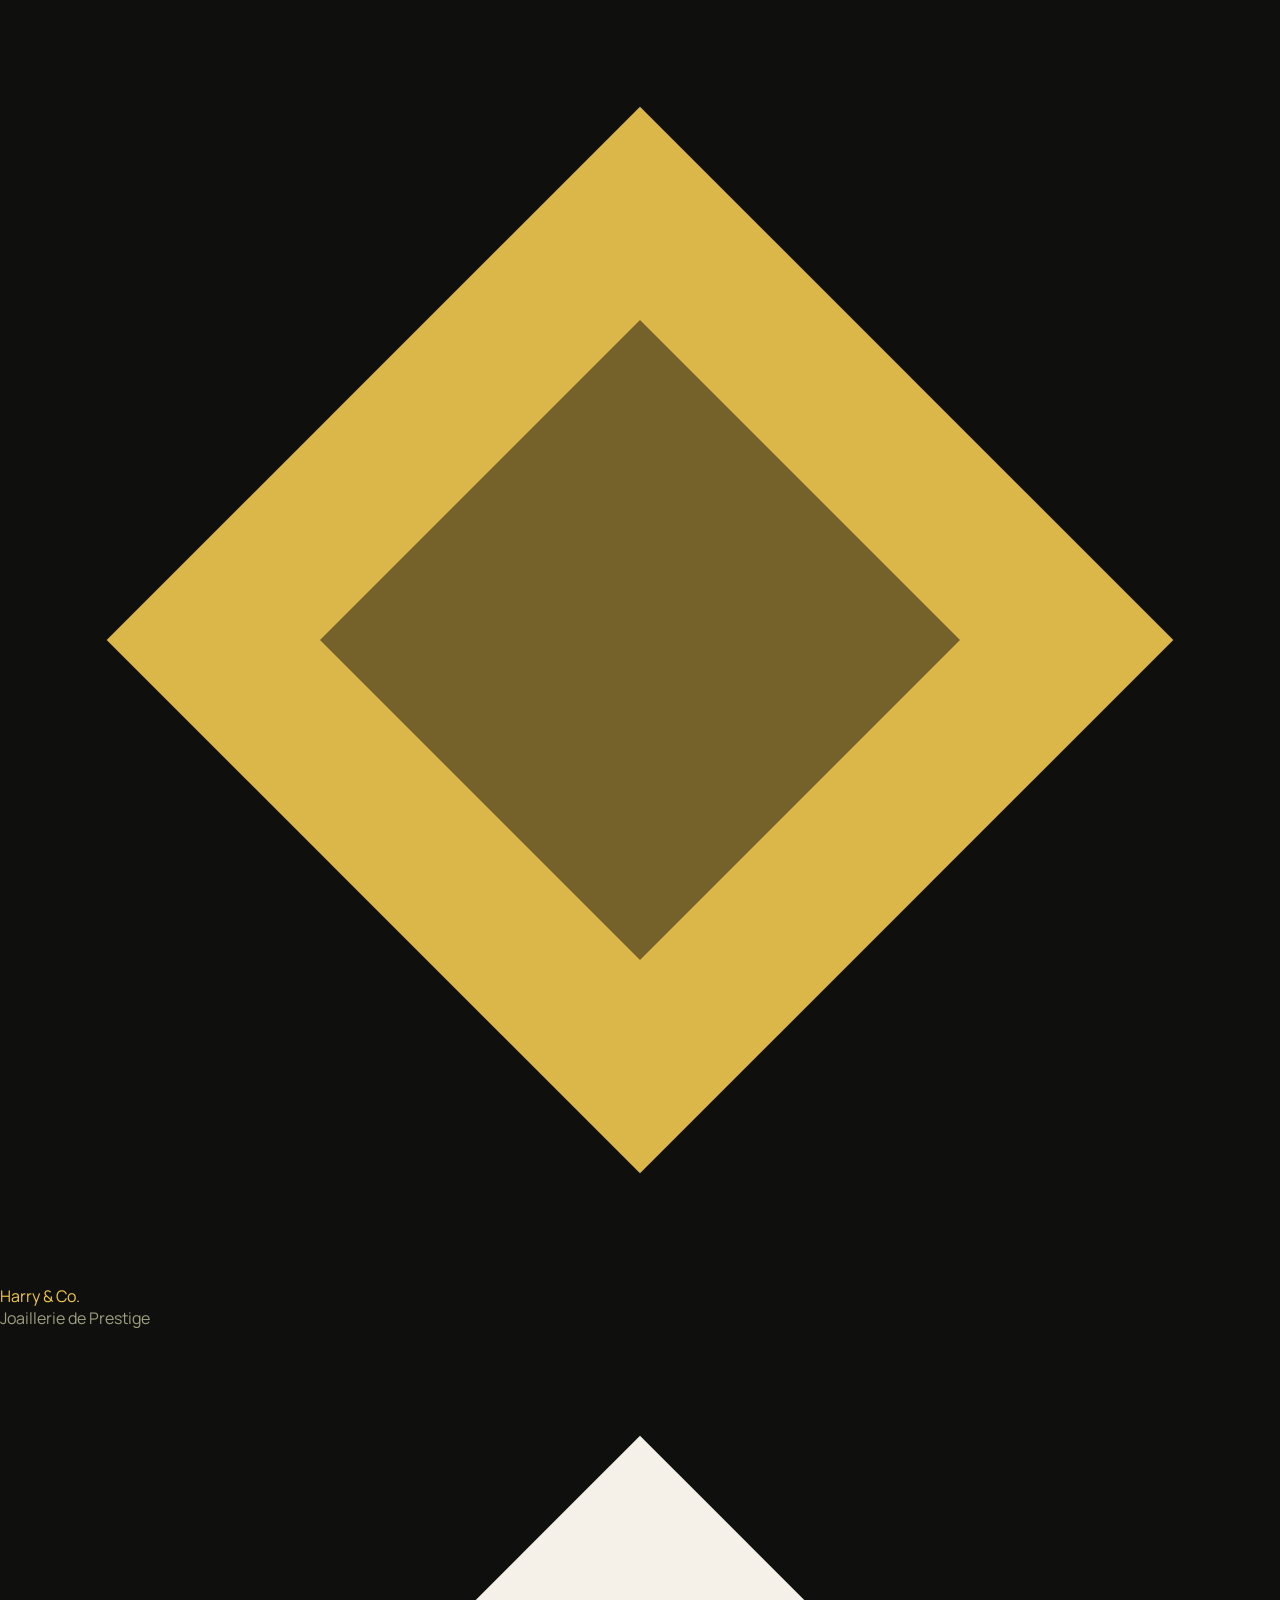
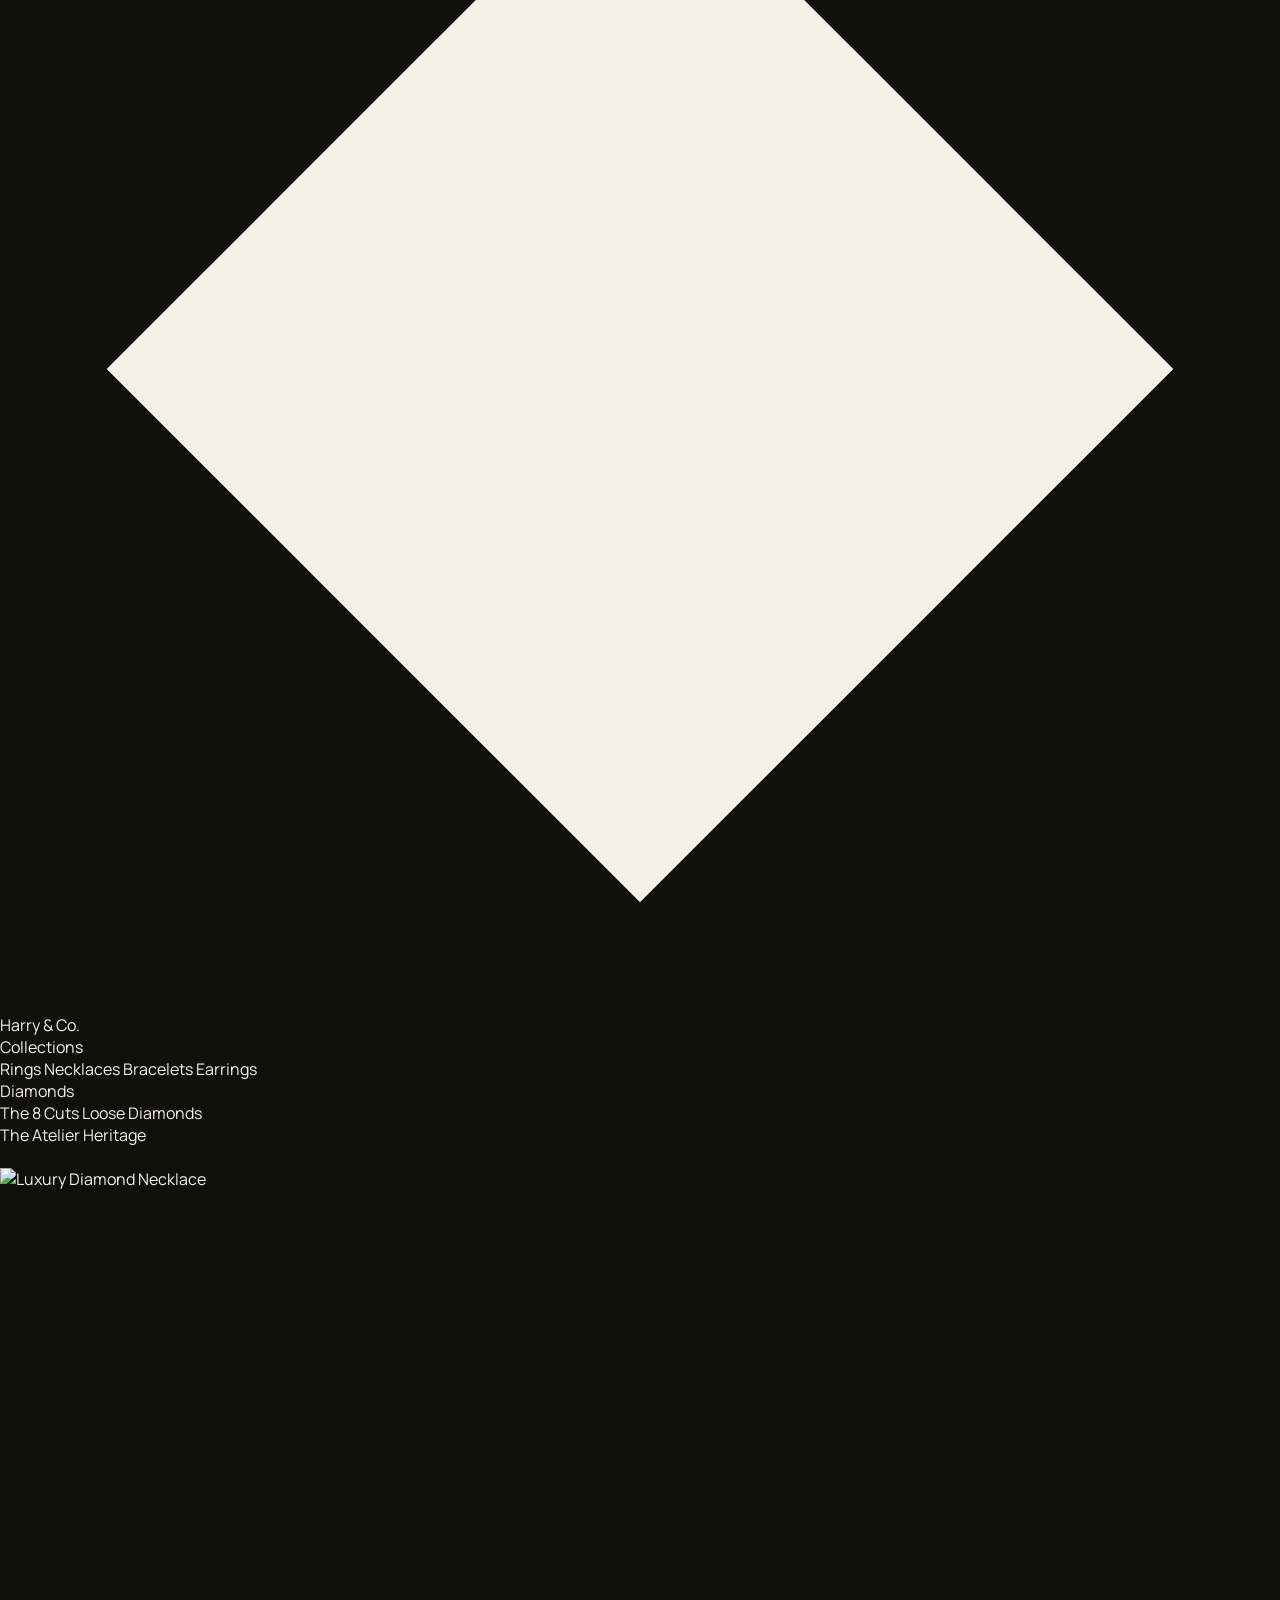
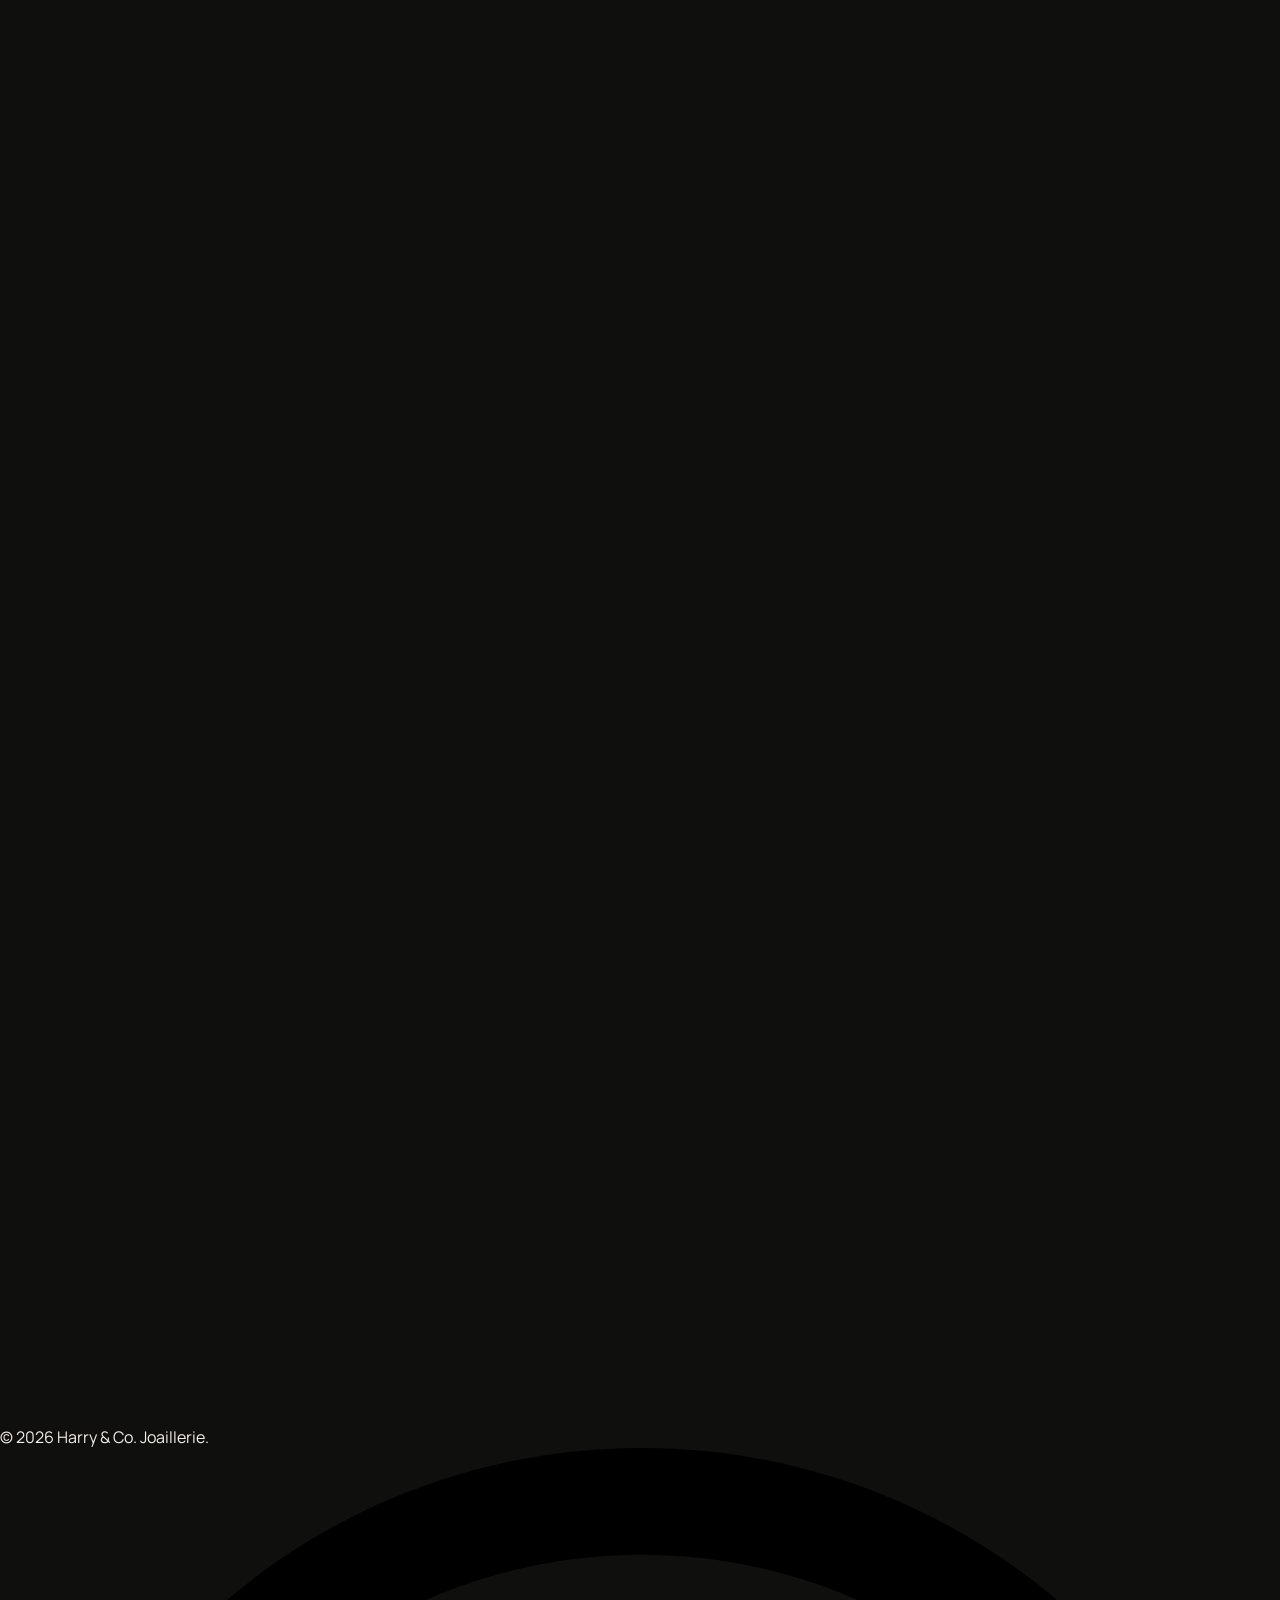
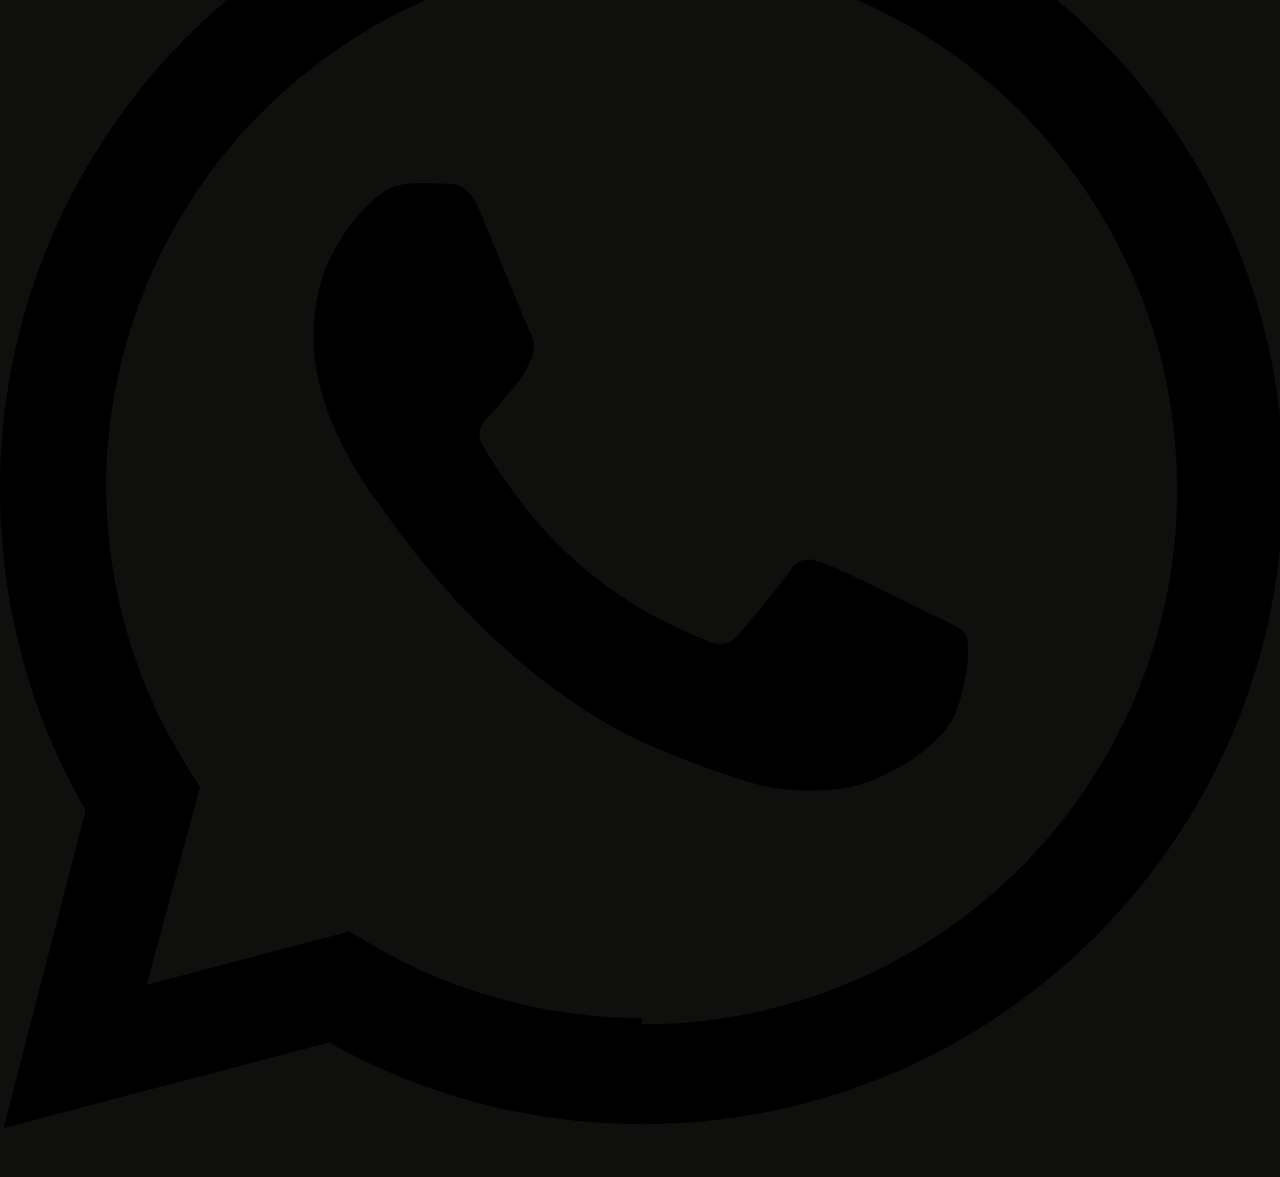
==== commit c967f7cd: "updated website files" ====
--- a/index.html
+++ b/index.html
@@ -1,1626 +1,855 @@
 <!DOCTYPE html>
-<html class="dark" lang="en">
+<html lang="en" class="dark">
 
 <head>
+    <script>
+        if (localStorage.getItem('theme') === 'light') {
+            document.documentElement.classList.remove('dark');
+        } else {
+            document.documentElement.classList.add('dark');
+        }
+    </script>
     <meta charset="utf-8" />
     <meta content="width=device-width, initial-scale=1.0" name="viewport" />
-    <title>harryjewls | Luxury Jewellery Atelier</title>
+    <title>Harry & Co. | Luxury Jewellery Atelier</title>
     <meta name="description"
-        content="harryjewls — Where timeless elegance meets extraordinary craftsmanship. Discover our curated collection of high jewellery masterpieces." />
+        content="Harry & Co. — Where timeless elegance meets extraordinary craftsmanship. Discover our curated collection of high jewellery masterpieces." />
+    <link rel="preconnect" href="https://fonts.googleapis.com">
+    <link rel="preconnect" href="https://fonts.gstatic.com" crossorigin>
+    <link rel="stylesheet" href="lexcellence.css">
     <script src="https://cdn.tailwindcss.com?plugins=forms,container-queries"></script>
-    <link
-        href="https://fonts.googleapis.com/css2?family=Cormorant+Garamond:ital,wght@0,300;0,400;0,500;0,600;0,700;1,300;1,400;1,500;1,600;1,700&family=Manrope:wght@300;400;500;600;700&display=swap"
-        rel="stylesheet" />
-    <link href="https://fonts.googleapis.com/css2?family=Material+Symbols+Outlined:wght,FILL@100..700,0..1&display=swap"
-        rel="stylesheet" />
+
     <!-- GSAP -->
     <script src="https://cdnjs.cloudflare.com/ajax/libs/gsap/3.12.5/gsap.min.js"></script>
     <script src="https://cdnjs.cloudflare.com/ajax/libs/gsap/3.12.5/ScrollTrigger.min.js"></script>
     <script id="tailwind-config">
         tailwind.config = {
-            darkMode: "class",
+            darkMode: 'class',
             theme: {
                 extend: {
                     colors: {
-                        "surface-container-high": "var(--surface-container-high)",
-                        "primary": "var(--primary)",
-                        "background": "var(--background)",
-                        "surface-container-low": "var(--surface-container-low)",
-                        "primary-container": "var(--primary-container)",
-                        "tertiary": "var(--tertiary)",
-                        "on-primary-fixed": "var(--on-primary-fixed)",
-                        "primary-fixed": "var(--primary-fixed)",
-                        "inverse-on-surface": "var(--inverse-on-surface)",
-                        "inverse-primary": "var(--inverse-primary)",
-                        "on-secondary-fixed-variant": "var(--on-secondary-fixed-variant)",
-                        "error-container": "var(--error-container)",
-                        "surface-container": "var(--surface-container)",
-                        "on-secondary": "var(--on-secondary)",
-                        "on-tertiary-fixed-variant": "var(--on-tertiary-fixed-variant)",
-                        "on-primary-fixed-variant": "var(--on-primary-fixed-variant)",
-                        "surface": "var(--surface)",
-                        "on-error": "var(--on-error)",
-                        "surface-bright": "var(--surface-bright)",
-                        "outline": "var(--outline)",
-                        "on-secondary-container": "var(--on-secondary-container)",
-                        "error": "var(--error)",
-                        "tertiary-container": "var(--tertiary-container)",
-                        "on-primary-container": "var(--on-primary-container)",
-                        "surface-dim": "var(--surface-dim)",
-                        "tertiary-fixed": "var(--tertiary-fixed)",
-                        "surface-tint": "var(--surface-tint)",
-                        "on-surface": "var(--on-surface)",
-                        "inverse-surface": "var(--inverse-surface)",
-                        "secondary-container": "var(--secondary-container)",
-                        "surface-container-highest": "var(--surface-container-highest)",
-                        "on-background": "var(--on-background)",
-                        "secondary-fixed": "var(--secondary-fixed)",
-                        "on-error-container": "var(--on-error-container)",
-                        "tertiary-fixed-dim": "var(--tertiary-fixed-dim)",
-                        "on-surface-variant": "var(--on-surface-variant)",
-                        "on-secondary-fixed": "var(--on-secondary-fixed)",
-                        "on-tertiary-fixed": "var(--on-tertiary-fixed)",
-                        "on-tertiary": "var(--on-tertiary)",
-                        "surface-variant": "var(--surface-variant)",
-                        "outline-variant": "var(--outline-variant)",
-                        "secondary": "var(--secondary)",
-                        "surface-container-lowest": "var(--surface-container-lowest)",
-                        "on-tertiary-container": "var(--on-tertiary-container)",
-                        "primary-fixed-dim": "var(--primary-fixed-dim)",
-                        "on-primary": "var(--on-primary)",
-                        "secondary-fixed-dim": "var(--secondary-fixed-dim)"
+                        background: 'var(--bg-base)', 'background-shift': 'var(--bg-surface)', primary: 'var(--text-main)', muted: 'var(--text-muted)',
+                        gold: { DEFAULT: 'var(--accent-gold)', dark: 'var(--accent-gold-dark)' }
                     },
-                    borderRadius: {
-                        DEFAULT: "0.125rem",
-                        lg: "0.25rem",
-                        xl: "0.5rem",
-                        full: "0.75rem"
-                    },
-                    fontFamily: {
-                        headline: ["Cormorant Garamond", "serif"],
-                        body: ["Manrope", "sans-serif"],
-                        label: ["Manrope", "sans-serif"]
-                    }
-                },
+                    fontFamily: { headline: ['"Playfair Display"', 'serif'], body: ['"Manrope"', 'sans-serif'] }
+                }
             }
         }
     </script>
+
+    <script src="https://unpkg.com/lucide@latest"></script>
+
     <style>
-        /* ===== CSS CUSTOM PROPERTIES (DARK MODE DEFAULT) ===== */
-        :root {
-            --surface-container-high: #2a2a2a;
-            --primary: #f2ca50;
-            --background: #131313;
-            --surface-container-low: #1c1b1b;
-            --primary-container: #d4af37;
-            --tertiary: #cecece;
-            --on-primary-fixed: #241a00;
-            --primary-fixed: #ffe088;
-            --inverse-on-surface: #313030;
-            --inverse-primary: #735c00;
-            --on-secondary-fixed-variant: #52452c;
-            --error-container: #93000a;
-            --surface-container: #201f1f;
-            --on-secondary: #3a2f18;
-            --on-tertiary-fixed-variant: #454747;
-            --on-primary-fixed-variant: #574500;
-            --surface: #131313;
-            --on-error: #690005;
-            --surface-bright: #3a3939;
-            --outline: #99907c;
-            --on-secondary-container: #c5b393;
-            --error: #ffb4ab;
-            --tertiary-container: #b2b3b3;
-            --on-primary-container: #554300;
-            --surface-dim: #131313;
-            --tertiary-fixed: #e2e2e2;
-            --surface-tint: #e9c349;
-            --on-surface: #e5e2e1;
-            --inverse-surface: #e5e2e1;
-            --secondary-container: #52452c;
-            --surface-container-highest: #353534;
-            --on-background: #e5e2e1;
-            --secondary-fixed: #f4e0be;
-            --on-error-container: #ffdad6;
-            --tertiary-fixed-dim: #c6c6c7;
-            --on-surface-variant: #d0c5af;
-            --on-secondary-fixed: #241a06;
-            --on-tertiary-fixed: #1a1c1c;
-            --on-tertiary: #2f3131;
-            --surface-variant: #353534;
-            --outline-variant: #4d4635;
-            --secondary: #d7c4a4;
-            --surface-container-lowest: #0e0e0e;
-            --on-tertiary-container: #434546;
-            --primary-fixed-dim: #e9c349;
-            --on-primary: #3c2f00;
-            --secondary-fixed-dim: #d7c4a4;
-            --heading-color: #ffffff;
-            --nav-bg: rgba(19, 19, 19, 0.6);
-            --card-shadow: 0 0 40px rgba(242, 202, 80, 0.06);
-            --footer-border: rgba(77, 70, 53, 0.15);
-        }
-
-        /* ===== LIGHT MODE ===== */
-        html.light {
-            --surface-container-high: #f0ebe3;
-            --primary: #b8960f;
-            --background: #faf8f5;
-            --surface-container-low: #f5f2ed;
-            --primary-container: #d4af37;
-            --tertiary: #5a5a5a;
-            --on-primary-fixed: #241a00;
-            --primary-fixed: #ffe088;
-            --inverse-on-surface: #e5e2e1;
-            --inverse-primary: #f2ca50;
-            --on-secondary-fixed-variant: #52452c;
-            --error-container: #ffdad6;
-            --surface-container: #ece8e0;
-            --on-secondary: #ffffff;
-            --on-tertiary-fixed-variant: #454747;
-            --on-primary-fixed-variant: #574500;
-            --surface: #faf8f5;
-            --on-error: #ffffff;
-            --surface-bright: #ffffff;
-            --outline: #8a8070;
-            --on-secondary-container: #52452c;
-            --error: #ba1a1a;
-            --tertiary-container: #e2e2e2;
-            --on-primary-container: #f2ca50;
-            --surface-dim: #e8e4dc;
-            --tertiary-fixed: #e2e2e2;
-            --surface-tint: #b8960f;
-            --on-surface: #1c1b1b;
-            --inverse-surface: #313030;
-            --secondary-container: #f4e0be;
-            --surface-container-highest: #e2ddd5;
-            --on-background: #1c1b1b;
-            --secondary-fixed: #f4e0be;
-            --on-error-container: #93000a;
-            --tertiary-fixed-dim: #c6c6c7;
-            --on-surface-variant: #4d4635;
-            --on-secondary-fixed: #241a06;
-            --on-tertiary-fixed: #1a1c1c;
-            --on-tertiary: #2f3131;
-            --surface-variant: #e8e1d4;
-            --outline-variant: #ccc3b1;
-            --secondary: #6d5d3f;
-            --surface-container-lowest: #ffffff;
-            --on-tertiary-container: #434546;
-            --primary-fixed-dim: #d4af37;
-            --on-primary: #ffffff;
-            --secondary-fixed-dim: #d7c4a4;
-            --heading-color: #1c1b1b;
-            --nav-bg: rgba(250, 248, 245, 0.75);
-            --card-shadow: 0 4px 30px rgba(0, 0, 0, 0.08);
-            --footer-border: rgba(204, 195, 177, 0.4);
-        }
-
-        /* ===== THEME TRANSITION ===== */
-        html.theme-transitioning,
-        html.theme-transitioning *,
-        html.theme-transitioning *::before,
-        html.theme-transitioning *::after {
-            transition: background-color 0.5s ease, color 0.5s ease, border-color 0.5s ease, box-shadow 0.5s ease, opacity 0.5s ease !important;
-        }
-
-        /* ===== MATERIAL SYMBOLS ===== */
-        .material-symbols-outlined {
-            font-variation-settings: 'FILL' 0, 'wght' 300, 'GRAD' 0, 'opsz' 24;
-        }
-
-        /* ===== GOLDEN AURA GRADIENT ===== */
-        .golden-aura {
-            background: linear-gradient(135deg, #f2ca50 0%, #d4af37 100%);
-        }
-
-        /* ===== TEXT SHIMMER ===== */
-        .text-shimmer {
-            background: linear-gradient(to right, #d4af37 20%, #f2ca50 40%, #f2ca50 60%, #d4af37 80%);
-            background-size: 200% auto;
-            color: #000;
-            background-clip: text;
-            -webkit-background-clip: text;
-            -webkit-text-fill-color: transparent;
-            animation: shimmerAnim 3s ease-in-out infinite;
-        }
-
-        @keyframes shimmerAnim {
-            0% {
-                background-position: 200% center;
+        /* ── Keyframe Animations ── */
+        @keyframes fadeUp {
+            from { opacity: 0; transform: translateY(40px); }
+            to   { opacity: 1; transform: translateY(0); }
+        }
+        @keyframes fadeIn {
+            from { opacity: 0; }
+            to   { opacity: 1; }
+        }
+        @keyframes scaleIn {
+            from { opacity: 0; transform: scale(0.94); }
+            to   { opacity: 1; transform: scale(1); }
+        }
+        @keyframes shimmer {
+            0%   { background-position: -200% 0; }
+            100% { background-position:  200% 0; }
+        }
+        @keyframes growRight { to { width: 100%; } }
+        @keyframes bounceChevron {
+            0%, 20%, 50%, 80%, 100% { transform: translateY(0); }
+            40%  { transform: translateY(-10px); }
+            60%  { transform: translateY(-5px); }
+        }
+        @keyframes pulseGold {
+            0%, 100% { opacity: 1; }
+            50%       { opacity: 0.5; }
+        }
+        @keyframes heroKenBurns {
+            0%   { transform: scale(1.15) translateY(0px); }
+            100% { transform: scale(1.05) translateY(20px); }
+        }
+
+        /* ── Hero entry classes (fired after preloader hides) ── */
+        .hero-animate .animate-fade-up        { animation: fadeUp 1s cubic-bezier(0.22,1,0.36,1) 0.1s both; }
+        .hero-animate .animate-fade-up-delay-1 { animation: fadeUp 1s cubic-bezier(0.22,1,0.36,1) 0.35s both; }
+        .hero-animate .animate-fade-in-delay-2 { animation: fadeIn 1s ease-out 0.6s both; }
+
+        /* Default: invisible until hero-animate class applied */
+        .animate-fade-up,
+        .animate-fade-up-delay-1,
+        .animate-fade-in-delay-2 { opacity: 0; }
+
+        .animate-bounce-chevron { animation: bounceChevron 2s infinite; }
+
+        /* ── Utilities ── */
+        .no-scrollbar::-webkit-scrollbar { display: none; }
+        .no-scrollbar { -ms-overflow-style: none; scrollbar-width: none; -webkit-overflow-scrolling: touch; }
+
+        .nav-link { position: relative; display: inline-block; }
+        .nav-link::after {
+            content: ''; position: absolute; bottom: 0; left: 0;
+            width: 0%; height: 1px;
+            background-color: var(--accent-gold);
+            transition: width 0.25s ease;
+        }
+        .nav-link:hover::after { width: 100%; }
+        .nav-link:hover { color: var(--accent-gold); }
+
+        /* ── Skeleton shimmer ── */
+        .skeleton {
+            background: var(--bg-surface);
+            background-image: linear-gradient(90deg, var(--bg-surface) 0px, rgba(255,255,255,0.06) 40px, var(--bg-surface) 80px);
+            background-size: 200% 100%;
+            animation: shimmer 1.8s infinite linear;
+        }
+
+        /* ── Scroll-reveal ── */
+        .fade-up-element {
+            opacity: 0;
+            transform: translateY(40px);
+            transition: opacity 0.8s ease-out, transform 0.8s ease-out;
+        }
+        .fade-up-element.visible { opacity: 1; transform: translateY(0); }
+
+        .slide-right-element {
+            opacity: 0;
+            transform: translateX(-50px);
+            transition: opacity 0.9s ease-out, transform 0.9s ease-out;
+        }
+        .slide-right-element.visible { opacity: 1; transform: translateX(0); }
+
+        /* ── Scroll progress bar ── */
+        #scroll-progress {
+            position: fixed; top: 0; left: 0;
+            width: 0%; height: 2px;
+            background: linear-gradient(90deg, var(--accent-gold), var(--accent-gold-dark));
+            z-index: 100000;
+            transition: width 0.08s linear;
+        }
+
+        /* ── Preloader ── */
+        #preloader-bar { width: 0; animation: growRight 1.6s cubic-bezier(0.4,0,0.2,1) forwards; }
+        #preloader-logo { animation: pulseGold 1.8s ease-in-out infinite; }
+
+        /* ── Hero image Ken Burns ── */
+        #hero-bg { animation: heroKenBurns 12s ease-in-out infinite alternate; }
+
+        @media (prefers-reduced-motion: reduce) {
+            *, *::before, *::after {
+                animation-duration: 0.01ms !important;
+                animation-iteration-count: 1 !important;
+                transition-duration: 0.01ms !important;
             }
-
-            100% {
-                background-position: -200% center;
-            }
-        }
-
-        /* ===== LOGO GLOW ===== */
-        .logo-text {
-            background: linear-gradient(135deg, #f2ca50, #d4af37, #f2ca50);
-            background-size: 200% auto;
-            -webkit-background-clip: text;
-            -webkit-text-fill-color: transparent;
-            background-clip: text;
-            filter: drop-shadow(0 0 8px rgba(212, 175, 55, 0.3));
-            animation: logoGlow 4s ease-in-out infinite;
-        }
-
-        .logo-text:hover {
-            filter: drop-shadow(0 0 16px rgba(212, 175, 55, 0.6));
-            animation: logoShimmer 1.5s ease-in-out infinite;
-        }
-
-        @keyframes logoGlow {
-
-            0%,
-            100% {
-                background-position: 0% center;
-                filter: drop-shadow(0 0 8px rgba(212, 175, 55, 0.3));
-            }
-
-            50% {
-                background-position: 100% center;
-                filter: drop-shadow(0 0 14px rgba(212, 175, 55, 0.5));
-            }
-        }
-
-        @keyframes logoShimmer {
-            0% {
-                background-position: -200% center;
-            }
-
-            100% {
-                background-position: 200% center;
-            }
-        }
-
-        /* ===== NO SCROLLBAR ===== */
-        .no-scrollbar::-webkit-scrollbar {
-            display: none;
-        }
-
-        .no-scrollbar {
-            -ms-overflow-style: none;
-            scrollbar-width: none;
-        }
-
-        /* ===== CUSTOM CURSOR ===== */
-        .custom-cursor {
-            position: fixed;
-            width: 12px;
-            height: 12px;
-            border-radius: 50%;
-            background: radial-gradient(circle, #f2ca50, #d4af37);
-            pointer-events: none;
-            z-index: 99999;
-            mix-blend-mode: screen;
-            transition: transform 0.15s ease, opacity 0.3s ease;
-            box-shadow: 0 0 12px rgba(242, 202, 80, 0.4), 0 0 30px rgba(242, 202, 80, 0.15);
-            transform: translate(-50%, -50%);
-        }
-
-        .custom-cursor.hovering {
-            transform: translate(-50%, -50%) scale(2.5);
-            box-shadow: 0 0 20px rgba(242, 202, 80, 0.6), 0 0 50px rgba(242, 202, 80, 0.25);
-        }
-
-        .cursor-trail {
-            position: fixed;
-            width: 6px;
-            height: 6px;
-            border-radius: 50%;
-            background: rgba(242, 202, 80, 0.3);
-            pointer-events: none;
-            z-index: 99998;
-            mix-blend-mode: screen;
-            transform: translate(-50%, -50%);
-        }
-
-        /* Hide custom cursor on touch devices */
-        @media (hover: none) {
-
-            .custom-cursor,
-            .cursor-trail {
-                display: none !important;
-            }
-        }
-
-        /* ===== LOADING SCREEN ===== */
-        #loading-screen {
-            position: fixed;
-            inset: 0;
-            z-index: 100000;
-            background: #000;
-            display: flex;
-            flex-direction: column;
-            align-items: center;
-            justify-content: center;
-            overflow: hidden;
-        }
-
-        #loading-screen canvas {
-            position: absolute;
-            inset: 0;
-            z-index: 0;
-        }
-
-        .loading-logo {
-            position: relative;
-            z-index: 1;
-            font-family: 'Cormorant Garamond', serif;
-            font-size: 3.5rem;
-            font-weight: 300;
-            letter-spacing: 0.08em;
-            background: linear-gradient(135deg, #f2ca50, #d4af37, #f2ca50, #d4af37);
-            background-size: 300% auto;
-            -webkit-background-clip: text;
-            -webkit-text-fill-color: transparent;
-            background-clip: text;
-            opacity: 0;
-            filter: drop-shadow(0 0 20px rgba(212, 175, 55, 0.5));
-            animation: loadLogoShimmer 2s ease-in-out infinite;
-        }
-
-        @keyframes loadLogoShimmer {
-            0% {
-                background-position: 0% center;
-            }
-
-            100% {
-                background-position: 300% center;
-            }
-        }
-
-        .loading-tagline {
-            position: relative;
-            z-index: 1;
-            font-family: 'Manrope', sans-serif;
-            font-size: 0.65rem;
-            letter-spacing: 0.4em;
-            text-transform: uppercase;
-            color: rgba(212, 175, 55, 0.5);
-            opacity: 0;
-            margin-top: 1rem;
-        }
-
-        .loading-bar-container {
-            position: relative;
-            z-index: 1;
-            width: 120px;
-            height: 1px;
-            background: rgba(212, 175, 55, 0.1);
-            margin-top: 2.5rem;
-            overflow: hidden;
-            opacity: 0;
-        }
-
-        .loading-bar {
-            width: 0%;
-            height: 100%;
-            background: linear-gradient(90deg, #d4af37, #f2ca50);
-            transition: width 0.1s linear;
-        }
-
-        /* ===== GOLD PARTICLE CANVAS ===== */
-        #particle-bg {
-            position: fixed;
-            inset: 0;
-            z-index: 0;
-            pointer-events: none;
-            opacity: 0.4;
-        }
-
-        /* ===== PRODUCT CARD 3D TILT ===== */
-        .product-card {
-            perspective: 1000px;
-            transform-style: preserve-3d;
-        }
-
-        .product-card .card-inner {
-            transition: transform 0.3s ease, box-shadow 0.3s ease;
-        }
-
-        .product-card:hover .card-inner {
-            box-shadow: 0 0 30px rgba(242, 202, 80, 0.12), 0 20px 60px rgba(0, 0, 0, 0.3);
-        }
-
-        .product-card .glow-border {
-            position: absolute;
-            inset: -2px;
-            border-radius: 0.25rem;
-            background: linear-gradient(135deg, rgba(242, 202, 80, 0.3), transparent, rgba(212, 175, 55, 0.3));
-            z-index: -1;
-            opacity: 0;
-            transition: opacity 0.5s ease;
-        }
-
-        .product-card:hover .glow-border {
-            opacity: 1;
-        }
-
-        /* ===== HEADING SHIMMER ===== */
-        .heading-shimmer {
-            position: relative;
-            display: inline-block;
-        }
-
-        .heading-shimmer::after {
-            content: '';
-            position: absolute;
-            top: 0;
-            left: -100%;
-            width: 100%;
-            height: 100%;
-            background: linear-gradient(90deg, transparent, rgba(242, 202, 80, 0.15), transparent);
-            animation: headingShimmer 4s ease-in-out infinite;
-        }
-
-        @keyframes headingShimmer {
-            0% {
-                left: -100%;
-            }
-
-            50%,
-            100% {
-                left: 100%;
-            }
-        }
-
-        /* ===== SMOOTH SCROLL ===== */
-        html {
-            scroll-behavior: smooth;
-        }
-
-        /* ===== AMBIENT GLOW ===== */
-        .ambient-glow {
-            position: relative;
-        }
-
-        .ambient-glow::before {
-            content: '';
-            position: absolute;
-            top: 50%;
-            left: 50%;
-            width: 200px;
-            height: 200px;
-            background: radial-gradient(circle, rgba(242, 202, 80, 0.08), transparent 70%);
-            transform: translate(-50%, -50%);
-            pointer-events: none;
-            z-index: 0;
-        }
-
-        /* ===== FILTER BUTTONS ===== */
-        .filter-btn {
-            padding: 0.5rem 1.5rem;
-            font-size: 0.7rem;
-            text-transform: uppercase;
-            letter-spacing: 0.15em;
-            border: 1px solid rgba(212, 175, 55, 0.2);
-            color: var(--on-surface-variant);
-            background: transparent;
-            cursor: pointer;
-            transition: all 0.4s cubic-bezier(0.25, 0.46, 0.45, 0.94);
-            font-family: 'Manrope', sans-serif;
-        }
-
-        .filter-btn:hover,
-        .filter-btn.active {
-            background: linear-gradient(135deg, #f2ca50 0%, #d4af37 100%);
-            color: #241a00;
-            border-color: #d4af37;
-            box-shadow: 0 0 20px rgba(242, 202, 80, 0.2);
-        }
-
-        /* ===== SEARCH HIGHLIGHT ===== */
-        .search-no-match {
-            opacity: 0.1;
-            transform: scale(0.95);
-            transition: all 0.5s cubic-bezier(0.25, 0.46, 0.45, 0.94);
-        }
-
-        .search-match {
-            opacity: 1;
-            transform: scale(1);
-            transition: all 0.5s cubic-bezier(0.25, 0.46, 0.45, 0.94);
-        }
-
-        /* ===== REVEAL ANIMATIONS ===== */
-        .reveal {
-            opacity: 0;
-            transform: translateY(60px);
-        }
-
-        .reveal.active {
-            opacity: 1;
-            transform: translateY(0);
-        }
-
-        /* ===== LAZY LOAD ===== */
-        img[data-src] {
-            opacity: 0;
-            transition: opacity 0.6s ease;
-        }
-
-        img[data-src].loaded {
-            opacity: 1;
-        }
-
-        /* ===== RESPONSIVE ===== */
-        @media (max-width: 768px) {
-            .loading-logo {
-                font-size: 2.2rem;
-            }
-        }
-
-        /* ===== LIGHT MODE SPECIFIC ===== */
-        html.light .golden-aura {
-            background: linear-gradient(135deg, #d4af37 0%, #b8960f 100%);
-        }
-
-        html.light .product-card:hover .card-inner {
-            box-shadow: 0 0 30px rgba(212, 175, 55, 0.08), 0 20px 60px rgba(0, 0, 0, 0.1);
-        }
-
-        html.light #particle-bg {
-            opacity: 0.15;
-        }
-
-        html.light .custom-cursor {
-            mix-blend-mode: multiply;
-            background: radial-gradient(circle, #d4af37, #b8960f);
-        }
-
-        html.light .cursor-trail {
-            background: rgba(184, 150, 15, 0.2);
-            mix-blend-mode: multiply;
+            .fade-up-element, .slide-right-element { opacity: 1 !important; transform: none !important; }
         }
     </style>
 </head>
 
-<body class="bg-background text-on-surface font-body selection:bg-primary/30" style="cursor: none;">
-
-    <!-- ===== LOADING SCREEN ===== -->
-    <div id="loading-screen">
-        <canvas id="loading-particles"></canvas>
-        <div class="loading-logo" id="loading-logo">harryjewls</div>
-        <div class="loading-tagline" id="loading-tagline">haute joaillerie</div>
-        <div class="loading-bar-container" id="loading-bar-container">
-            <div class="loading-bar" id="loading-bar"></div>
+<body class="bg-[var(--bg-base)] text-[var(--text-main)] font-body min-h-screen transition-colors duration-500">
+
+    <!-- Preloader -->
+    <div id="preloader"
+        class="fixed inset-0 z-[100000] flex flex-col items-center justify-center transition-opacity duration-700"
+        style="background: var(--bg-base);">
+        <!-- Diamond icon -->
+        <svg id="preloader-logo" class="w-14 h-14 mb-6" viewBox="0 0 24 24" fill="none" xmlns="http://www.w3.org/2000/svg">
+            <path d="M12 2L2 12L12 22L22 12L12 2Z" fill="var(--accent-gold)" opacity="0.9"/>
+            <path d="M12 6L6 12L12 18L18 12L12 6Z" fill="var(--bg-base)" opacity="0.5"/>
+        </svg>
+        <div class="font-headline text-[1.6rem] tracking-[0.25em] mb-1" style="color: var(--accent-gold);">Harry &amp; Co.</div>
+        <div class="font-body text-[10px] tracking-[0.3em] uppercase mb-8" style="color: var(--text-muted);">Joaillerie de Prestige</div>
+        <div class="w-48 h-[1px] overflow-hidden" style="background: var(--border-color);">
+            <div id="preloader-bar" class="h-full" style="background: linear-gradient(90deg, var(--accent-gold-dark), var(--accent-gold));"></div>
         </div>
     </div>
-
-    <!-- ===== CUSTOM CURSOR ===== -->
-    <div class="custom-cursor" id="custom-cursor"></div>
-    <div class="cursor-trail" id="cursor-trail-1"></div>
-    <div class="cursor-trail" id="cursor-trail-2"></div>
-    <div class="cursor-trail" id="cursor-trail-3"></div>
-
-    <!-- ===== GOLD PARTICLE BACKGROUND ===== -->
-    <canvas id="particle-bg"></canvas>
-
-    <!-- ===== TOP NAV BAR ===== -->
-    <nav id="main-nav"
-        class="fixed top-0 w-full z-50 bg-[var(--nav-bg)] backdrop-blur-3xl shadow-[0px_0px_40px_rgba(255,255,255,0.06)]"
-        style="opacity:0;">
-        <div class="flex justify-between items-center px-6 md:px-12 py-5 w-full">
-            <div class="flex items-center gap-8 md:gap-12">
-                <a class="logo-text text-2xl md:text-3xl font-headline font-light tracking-[0.04em]" href="#"
-                    id="nav-logo">harryjewls</a>
-                <div class="hidden md:flex gap-8 items-center">
-                    <a class="font-headline text-sm tracking-wide text-primary border-b border-primary/40 pb-1 hover:border-primary transition-all duration-300"
-                        href="#collections">Collections</a>
-                    <a class="font-headline text-sm tracking-wide text-on-surface-variant hover:text-on-surface transition-colors duration-300"
-                        href="#gallery">High Jewellery</a>
-                    <a class="font-headline text-sm tracking-wide text-on-surface-variant hover:text-on-surface transition-colors duration-300"
-                        href="#about">The Atelier</a>
-                    <a class="font-headline text-sm tracking-wide text-on-surface-variant hover:text-on-surface transition-colors duration-300"
-                        href="#moments">Heritage</a>
-                </div>
-            </div>
-            <div class="flex items-center gap-4 md:gap-6">
-                <div class="relative hidden lg:block">
-                    <input id="search-input"
-                        class="bg-[var(--surface-container)]/60 border border-[var(--outline-variant)]/20 text-sm focus:ring-1 focus:ring-primary/50 focus:border-primary/30 w-64 py-2.5 px-4 placeholder:text-on-surface-variant/30 rounded-lg transition-all duration-300 focus:w-80"
-                        placeholder="Search the collection..." type="text" autocomplete="off"
-                        style="background: var(--surface-container);" />
-                    <span
-                        class="material-symbols-outlined absolute right-3 top-2.5 text-on-surface-variant/40 text-sm">search</span>
-                </div>
-                <div class="flex items-center gap-2">
-                    <button id="theme-toggle"
-                        class="hover:bg-primary/10 p-2.5 transition-all duration-500 rounded-full relative overflow-hidden"
-                        aria-label="Toggle theme">
-                        <span class="material-symbols-outlined text-primary theme-icon-dark">dark_mode</span>
-                        <span
-                            class="material-symbols-outlined text-primary theme-icon-light absolute inset-0 flex items-center justify-center opacity-0 transition-opacity duration-300">light_mode</span>
+    <!-- Progress Bar -->
+    <div id="scroll-progress"></div>
+
+    <!-- Navigation -->
+    <nav id="navbar"
+        class="sticky top-0 w-full z-50 h-[60px] md:h-[72px] bg-[var(--bg-base)]/80 backdrop-blur-[24px] transition-all duration-300 border-b border-transparent">
+        <div class="w-full h-full px-[24px] md:px-[80px] flex items-center justify-between">
+            <a href="index.html" class="flex items-center gap-2 group relative z-50">
+                <svg class="w-[14px] h-[14px] text-[var(--accent-gold-dark)]" viewBox="0 0 24 24" fill="currentColor">
+                    <path d="M12 2L2 12L12 22L22 12L12 2Z" />
+                </svg>
+                <span class="font-headline text-[22px] text-[var(--accent-gold)] tracking-wide">Harry & Co.</span>
+            </a>
+
+            <div class="hidden md:flex items-center gap-10 h-full">
+                <div class="group h-full flex items-center">
+                    <a href="jewellery.html"
+                        class="text-[var(--text-main)] font-body text-[14px] hover:text-[var(--accent-gold)] transition-colors h-full flex items-center tracking-wide">Collections</a>
+                    <div
+                        class="fixed top-[72px] left-0 w-full bg-[var(--bg-surface)] opacity-0 invisible group-hover:opacity-100 group-hover:visible transition-all duration-300 -z-10 shadow-2xl">
+                        <div class="px-[80px] py-[60px] max-w-7xl mx-auto grid grid-cols-2 gap-y-6 gap-x-12">
+                            <a href="jewellery.html#rings"
+                                class="text-[var(--text-main)] font-body text-[14px] hover:text-[var(--accent-gold)] flex items-center gap-3"><span
+                                    class="w-1.5 h-1.5 bg-[var(--accent-gold-dark)] opacity-0 group-hover:opacity-100"></span>
+                                Rings</a>
+                            <a href="jewellery.html#necklaces"
+                                class="text-[var(--text-main)] font-body text-[14px] hover:text-[var(--accent-gold)] flex items-center gap-3"><span
+                                    class="w-1.5 h-1.5 bg-[var(--accent-gold-dark)] opacity-0 group-hover:opacity-100"></span>
+                                Necklaces</a>
+                            <a href="jewellery.html#bracelets"
+                                class="text-[var(--text-main)] font-body text-[14px] hover:text-[var(--accent-gold)] flex items-center gap-3"><span
+                                    class="w-1.5 h-1.5 bg-[var(--accent-gold-dark)] opacity-0 group-hover:opacity-100"></span>
+                                Bracelets</a>
+                            <a href="jewellery.html#earrings"
+                                class="text-[var(--text-main)] font-body text-[14px] hover:text-[var(--accent-gold)] flex items-center gap-3"><span
+                                    class="w-1.5 h-1.5 bg-[var(--accent-gold-dark)] opacity-0 group-hover:opacity-100"></span>
+                                Earrings</a>
+                        </div>
+                    </div>
+                </div>
+                <div class="group h-full flex items-center">
+                    <a href="diamonds.html"
+                        class="text-[var(--text-main)] font-body text-[14px] hover:text-[var(--accent-gold)] transition-colors h-full flex items-center tracking-wide">Diamonds</a>
+                    <div
+                        class="fixed top-[72px] left-0 w-full bg-[var(--bg-surface)] opacity-0 invisible group-hover:opacity-100 group-hover:visible transition-all duration-300 -z-10 shadow-2xl">
+                        <div class="px-[80px] py-[60px] max-w-7xl mx-auto grid grid-cols-2 gap-y-6 gap-x-12">
+                            <a href="diamonds.html"
+                                class="text-[var(--text-main)] font-body text-[14px] hover:text-[var(--accent-gold)] flex items-center gap-3"><span
+                                    class="w-1.5 h-1.5 bg-[var(--accent-gold-dark)] opacity-0 group-hover:opacity-100"></span>
+                                The 8 Cuts</a>
+                            <a href="diamonds.html"
+                                class="text-[var(--text-main)] font-body text-[14px] hover:text-[var(--accent-gold)] flex items-center gap-3"><span
+                                    class="w-1.5 h-1.5 bg-[var(--accent-gold-dark)] opacity-0 group-hover:opacity-100"></span>
+                                Loose Diamonds</a>
+                        </div>
+                    </div>
+                </div>
+                <a href="#masterpieces"
+                    class="text-[var(--text-main)] font-body text-[14px] hover:text-[var(--accent-gold)] transition-colors nav-link">The
+                    Atelier</a>
+                <a href="#collections"
+                    class="text-[var(--text-main)] font-body text-[14px] hover:text-[var(--accent-gold)] transition-colors nav-link">Heritage</a>
+            </div>
+
+            <div class="flex items-center gap-6 relative z-50">
+                <button id="theme-toggle"
+                    class="text-[var(--text-muted)] hover:text-[var(--accent-gold)] transition-colors">
+                    <i data-lucide="moon" class="w-5 h-5 hidden dark:block"></i>
+                    <i data-lucide="sun" class="w-5 h-5 block dark:hidden"></i>
+                </button>
+                <i data-lucide="search"
+                    class="w-5 h-5 text-[var(--text-muted)] hover:text-[var(--accent-gold)] cursor-pointer"></i>
+                <i data-lucide="heart"
+                    class="w-5 h-5 text-[var(--text-muted)] hover:text-[var(--accent-gold)] cursor-pointer hidden md:block"></i>
+                <button id="mobile-menu-btn"
+                    class="w-6 h-6 text-[var(--text-muted)] flex md:hidden flex-col justify-center items-center gap-[5px]">
+                    <span class="block w-6 h-[1.5px] bg-current transition-transform duration-300"></span>
+                    <span class="block w-6 h-[1.5px] bg-current transition-opacity duration-300"></span>
+                    <span class="block w-6 h-[1.5px] bg-current transition-transform duration-300"></span>
+                </button>
+            </div>
+        </div>
+    </nav>
+
+    <!-- Hero Section -->
+    <section class="relative w-full h-[100dvh] flex items-center mt-[-60px] md:mt-[-72px] overflow-hidden">
+        <div class="absolute inset-0 z-0 bg-[#1C1C1A]">
+            <img id="hero-bg"
+                src="https://images.unsplash.com/photo-1599643478514-4a11011c2188?q=80&w=2070&auto=format&fit=crop"
+                alt="Luxury Diamond Necklace"
+                loading="eager"
+                fetchpriority="high"
+                class="w-full h-full object-cover object-center" />
+            <div class="absolute inset-0"
+                style="background: linear-gradient(to bottom, rgba(19,19,19,0.3) 0%, rgba(19,19,19,0.7) 60%, var(--bg-base) 100%);">
+            </div>
+        </div>
+        <div
+            class="relative z-10 w-full px-[24px] md:px-[80px] flex flex-col justify-center items-start pt-[60px] md:pt-[72px]">
+            <p class="font-body text-[11px] text-[var(--text-muted)] tracking-[0.15em] uppercase mb-4 animate-fade-up">
+                ESTABLISHED 1924</p>
+            <h1
+                class="font-headline text-[var(--text-main)] text-[clamp(2rem,6vw,3.5rem)] leading-[1.1] mb-6 animate-fade-up">
+                The Art of <br />
+                <span class="italic"><span class="text-[var(--accent-gold)]">Sublime</span> Brilliance</span>
+            </h1>
+            <p
+                class="font-body text-[15px] text-[var(--text-muted)] max-w-[480px] leading-relaxed mb-10 animate-fade-up-delay-1">
+                Each piece at Harry & Co. is a testament to the pursuit of perfection — from the rarest stones to the
+                finest hand-polish.</p>
+            <div class="flex flex-col sm:flex-row gap-4 animate-fade-in-delay-2 w-full sm:w-auto">
+                <a href="jewellery.html"
+                    class="flex items-center justify-center h-[48px] px-[24px] rounded-[4px] bg-gradient-to-r from-[var(--accent-gold)] to-[var(--accent-gold-dark)] text-[#131313] font-body font-bold text-[13px] hover:shadow-[0_0_40px_0_rgba(242,202,80,0.3)] hover:-translate-y-[2px] transition-all duration-300">Explore
+                    Collection</a>
+                <a href="diamonds.html"
+                    class="flex items-center justify-center h-[48px] px-[24px] rounded-[4px] border border-[var(--accent-gold)]/50 text-[var(--accent-gold)] font-body font-bold text-[13px] hover:bg-[var(--bg-surface)] hover:-translate-y-[2px] transition-all duration-300">The
+                    Diamond Edit</a>
+            </div>
+        </div>
+        <div class="absolute bottom-[40px] left-1/2 -translate-x-1/2 z-10 flex flex-col items-center gap-2 cursor-pointer"
+            onclick="window.scrollTo({top: window.innerHeight, behavior: 'smooth'})">
+            <i data-lucide="chevron-down" class="w-6 h-6 text-[var(--text-muted)] animate-bounce-chevron"></i>
+        </div>
+    </section>
+
+    <!-- Collections Grid -->
+    <section id="collections" class="w-full px-[24px] md:px-[80px] py-[60px] md:py-[120px] bg-[var(--bg-base)]">
+        <div class="max-w-7xl mx-auto w-full">
+            <div class="flex flex-col items-start mb-12 fade-up-element">
+                <h2 class="font-body text-[11px] text-[var(--text-muted)] tracking-[0.15em] uppercase mb-3">Collections
+                </h2>
+                <h3 class="font-headline text-[2rem] text-[var(--text-main)]">Curated for Every Occasion</h3>
+            </div>
+            <div class="grid grid-cols-1 md:grid-cols-3 gap-6 auto-rows-[300px] md:auto-rows-[320px] fade-up-element">
+                <a href="jewellery.html"
+                    class="group relative overflow-hidden rounded-[4px] md:row-span-2 block bg-[var(--bg-surface)] lightbox-trigger">
+                    <div class="absolute inset-0 skeleton"></div>
+                    <img src="https://images.unsplash.com/photo-1605100804763-247f67b2548e?q=80&w=1500&auto=format&fit=crop"
+                        loading="lazy" alt="Rings"
+                        class="absolute inset-0 w-full h-full object-cover group-hover:scale-[1.06] transition-transform duration-500"
+                        onload="this.previousElementSibling.style.display='none'" />
+                    <div class="absolute inset-0 bg-gradient-to-t from-black/80 to-transparent"></div>
+                    <div class="absolute inset-0 bg-black/0 group-hover:bg-black/20 transition-colors duration-500">
+                    </div>
+                    <div class="absolute bottom-6 left-6 z-10">
+                        <div class="font-body text-[10px] text-[var(--accent-gold)] tracking-widest uppercase mb-1">VIEW
+                            COLLECTION</div>
+                        <div class="font-headline text-[1.2rem] text-white">Rings</div>
+                    </div>
+                </a>
+                <a href="jewellery.html"
+                    class="group relative overflow-hidden rounded-[4px] block bg-[var(--bg-surface)] lightbox-trigger">
+                    <div class="absolute inset-0 skeleton"></div>
+                    <img src="https://images.unsplash.com/photo-1599643478514-4a11011c2188?q=80&w=1000&auto=format&fit=crop"
+                        loading="lazy" alt="Necklaces"
+                        class="absolute inset-0 w-full h-full object-cover group-hover:scale-[1.06] transition-transform duration-500"
+                        onload="this.previousElementSibling.style.display='none'" />
+                    <div class="absolute inset-0 bg-gradient-to-t from-black/80 to-transparent"></div>
+                    <div class="absolute inset-0 bg-black/0 group-hover:bg-black/20 transition-colors duration-500">
+                    </div>
+                    <div class="absolute bottom-6 left-6 z-10">
+                        <div class="font-body text-[10px] text-[var(--accent-gold)] tracking-widest uppercase mb-1">VIEW
+                            COLLECTION</div>
+                        <div class="font-headline text-[1.2rem] text-white">Necklaces</div>
+                    </div>
+                </a>
+                <a href="jewellery.html"
+                    class="group relative overflow-hidden rounded-[4px] block bg-[var(--bg-surface)] lightbox-trigger">
+                    <div class="absolute inset-0 skeleton"></div>
+                    <img src="https://images.unsplash.com/photo-1535632066927-ab7c9ab60908?q=80&w=1000&auto=format&fit=crop"
+                        loading="lazy" alt="Earrings"
+                        class="absolute inset-0 w-full h-full object-cover group-hover:scale-[1.06] transition-transform duration-500"
+                        onload="this.previousElementSibling.style.display='none'" />
+                    <div class="absolute inset-0 bg-gradient-to-t from-black/80 to-transparent"></div>
+                    <div class="absolute inset-0 bg-black/0 group-hover:bg-black/20 transition-colors duration-500">
+                    </div>
+                    <div class="absolute bottom-6 left-6 z-10">
+                        <div class="font-body text-[10px] text-[var(--accent-gold)] tracking-widest uppercase mb-1">VIEW
+                            COLLECTION</div>
+                        <div class="font-headline text-[1.2rem] text-white">Earrings</div>
+                    </div>
+                </a>
+                <a href="jewellery.html"
+                    class="group relative overflow-hidden rounded-[4px] block bg-[var(--bg-surface)] lightbox-trigger">
+                    <div class="absolute inset-0 skeleton"></div>
+                    <img src="https://images.unsplash.com/photo-1611591437281-460bfbe1220a?q=80&w=1000&auto=format&fit=crop"
+                        loading="lazy" alt="Bracelets"
+                        class="absolute inset-0 w-full h-full object-cover group-hover:scale-[1.06] transition-transform duration-500"
+                        onload="this.previousElementSibling.style.display='none'" />
+                    <div class="absolute inset-0 bg-gradient-to-t from-black/80 to-transparent"></div>
+                    <div class="absolute inset-0 bg-black/0 group-hover:bg-black/20 transition-colors duration-500">
+                    </div>
+                    <div class="absolute bottom-6 left-6 z-10">
+                        <div class="font-body text-[10px] text-[var(--accent-gold)] tracking-widest uppercase mb-1">VIEW
+                            COLLECTION</div>
+                        <div class="font-headline text-[1.2rem] text-white">Bracelets</div>
+                    </div>
+                </a>
+                <a href="diamonds.html"
+                    class="group relative overflow-hidden rounded-[4px] block bg-[var(--bg-surface)] lightbox-trigger">
+                    <div class="absolute inset-0 skeleton"></div>
+                    <img src="https://images.unsplash.com/photo-1589330687747-19598a722ea5?q=80&w=1000&auto=format&fit=crop"
+                        loading="lazy" alt="Diamonds"
+                        class="absolute inset-0 w-full h-full object-cover group-hover:scale-[1.06] transition-transform duration-500"
+                        onload="this.previousElementSibling.style.display='none'" />
+                    <div class="absolute inset-0 bg-gradient-to-t from-black/80 to-transparent"></div>
+                    <div class="absolute inset-0 bg-black/0 group-hover:bg-black/20 transition-colors duration-500">
+                    </div>
+                    <div class="absolute bottom-6 left-6 z-10">
+                        <div class="font-body text-[10px] text-[var(--accent-gold)] tracking-widest uppercase mb-1">VIEW
+                            COLLECTION</div>
+                        <div class="font-headline text-[1.2rem] text-white flex items-center gap-1.5"><span
+                                class="text-[var(--accent-gold-dark)] text-[0.9rem]">◆</span> Diamonds</div>
+                    </div>
+                </a>
+                <a href="jewellery.html"
+                    class="group relative overflow-hidden rounded-[4px] md:col-span-3 block h-[300px] md:h-full bg-[var(--bg-surface)] lightbox-trigger">
+                    <div class="absolute inset-0 skeleton"></div>
+                    <img src="https://images.unsplash.com/photo-1617038220319-276d3cfab638?q=80&w=2000&auto=format&fit=crop"
+                        loading="lazy" alt="Bespoke Pieces"
+                        class="absolute inset-0 w-full h-full object-cover group-hover:scale-[1.06] transition-transform duration-500"
+                        onload="this.previousElementSibling.style.display='none'" />
+                    <div class="absolute inset-0 bg-gradient-to-t from-black/80 to-transparent"></div>
+                    <div class="absolute inset-0 bg-black/0 group-hover:bg-black/20 transition-colors duration-500">
+                    </div>
+                    <div class="absolute bottom-6 left-6 z-10">
+                        <div class="font-body text-[10px] text-[var(--accent-gold)] tracking-widest uppercase mb-1">VIEW
+                            COLLECTION</div>
+                        <div class="font-headline text-[1.2rem] text-white">Bespoke Pieces</div>
+                    </div>
+                </a>
+            </div>
+        </div>
+    </section>
+
+    <!-- Curated Masterpieces -->
+    <section id="masterpieces"
+        class="w-full px-[24px] md:px-[80px] py-[60px] md:py-[120px] bg-[var(--bg-surface)] relative">
+        <div
+            class="absolute top-0 left-0 w-full h-[80px] bg-gradient-to-b from-[var(--bg-base)] to-transparent pointer-events-none z-10">
+        </div>
+        <div class="max-w-[1600px] mx-auto w-full relative z-20">
+            <div class="flex flex-col md:flex-row justify-between items-start md:items-end mb-12 gap-6 fade-up-element">
+                <div>
+                    <h2 class="font-headline text-[2.5rem] leading-tight mb-2">
+                        <span class="text-[var(--text-main)]">Curated</span> <span
+                            class="italic text-[var(--accent-gold)]">Masterpieces</span>
+                    </h2>
+                    <p class="font-body text-[14px] text-[var(--text-muted)] max-w-[380px] leading-relaxed">Each
+                        Harry & Co. piece is born from a singular vision…</p>
+                </div>
+                <div class="flex items-center gap-4">
+                    <button
+                        class="w-[40px] h-[40px] rounded-full border border-[var(--border-color)] flex items-center justify-center text-[var(--text-muted)] hover:bg-[var(--bg-deep)] transition-all hover:-translate-y-[2px]"
+                        onclick="document.getElementById('product-scroll').scrollBy({left: -320, behavior: 'smooth'})">
+                        <i data-lucide="chevron-left" class="w-5 h-5"></i>
                     </button>
-                    <button class="hover:bg-primary/10 p-2.5 transition-all duration-500 rounded-full relative"
-                        aria-label="Shopping bag">
-                        <span class="material-symbols-outlined text-primary">shopping_bag</span>
-                        <span class="absolute top-1 right-1 w-2 h-2 bg-primary rounded-full animate-pulse"></span>
+                    <button
+                        class="w-[40px] h-[40px] rounded-full border border-[var(--border-color)] flex items-center justify-center text-[var(--text-muted)] hover:bg-[var(--bg-deep)] transition-all hover:-translate-y-[2px]"
+                        onclick="document.getElementById('product-scroll').scrollBy({left: 320, behavior: 'smooth'})">
+                        <i data-lucide="chevron-right" class="w-5 h-5"></i>
                     </button>
                 </div>
-                <!-- Mobile Menu Toggle -->
-                <button id="mobile-menu-btn" class="md:hidden hover:bg-primary/10 p-2 rounded-full transition-all"
-                    aria-label="Menu">
-                    <span class="material-symbols-outlined text-primary">menu</span>
-                </button>
-            </div>
-        </div>
-        <!-- Mobile Menu -->
-        <div id="mobile-menu" class="hidden md:hidden px-6 pb-6">
-            <div class="flex flex-col gap-4 pt-4 border-t border-[var(--outline-variant)]/15">
-                <input id="search-input-mobile"
-                    class="bg-[var(--surface-container)] border border-[var(--outline-variant)]/20 text-sm focus:ring-1 focus:ring-primary/50 w-full py-2.5 px-4 placeholder:text-on-surface-variant/30 rounded-lg"
-                    placeholder="Search..." type="text" autocomplete="off" />
-                <a class="font-headline text-sm tracking-wide text-primary py-2" href="#collections">Collections</a>
-                <a class="font-headline text-sm tracking-wide text-on-surface-variant py-2" href="#gallery">High
-                    Jewellery</a>
-                <a class="font-headline text-sm tracking-wide text-on-surface-variant py-2" href="#about">The
-                    Atelier</a>
-                <a class="font-headline text-sm tracking-wide text-on-surface-variant py-2" href="#moments">Heritage</a>
-            </div>
-        </div>
-    </nav>
-
-    <!-- ===== HERO SECTION ===== -->
-    <header id="hero" class="relative h-screen w-full flex items-center justify-center overflow-hidden">
-        <div class="absolute inset-0 z-0">
-            <div class="absolute inset-0 bg-gradient-to-b from-transparent via-background/20 to-background z-10"></div>
-            <img id="hero-img" class="w-full h-full object-cover" style="transform: scale(1.2); opacity: 0;"
-                alt="Close-up of a high-end diamond necklace on a dark bust with dramatic chiaroscuro lighting"
-                src="https://lh3.googleusercontent.com/aida-public/[base64]" />
-        </div>
-        <div class="relative z-20 text-center max-w-4xl px-6">
-            <p class="hero-text label-sm uppercase tracking-[0.3em] text-primary mb-6 text-xs font-label"
-                style="opacity:0;">Haute Joaillerie</p>
-            <h1 class="hero-text text-[2.5rem] md:text-[4rem] lg:text-[5rem] font-headline font-light leading-[1.1] tracking-[-0.02em] mb-8"
-                style="opacity:0; color: var(--heading-color);">
-                The Art of <span class="italic font-light text-shimmer">Sublime</span> Brilliance
-            </h1>
-            <div class="hero-text flex flex-col md:flex-row gap-6 justify-center items-center" style="opacity:0;">
-                <button
-                    class="golden-aura px-10 py-4 text-on-primary-fixed font-semibold tracking-wide uppercase text-xs rounded-lg hover:scale-105 hover:shadow-lg hover:shadow-primary/20 transition-all duration-500">
-                    Explore Collections
-                </button>
-                <button
-                    class="group flex items-center gap-3 border-b border-outline-variant/30 pb-2 hover:border-primary transition-colors duration-300"
-                    style="color: var(--on-surface);">
-                    <span class="text-xs uppercase tracking-widest">The Atelier Story</span>
-                    <span
-                        class="material-symbols-outlined text-sm group-hover:translate-x-1 transition-transform duration-300">arrow_forward</span>
-                </button>
-            </div>
-        </div>
-        <div class="absolute bottom-12 left-1/2 -translate-x-1/2 flex flex-col items-center gap-4 opacity-0"
-            id="scroll-indicator">
-            <span class="text-[0.6875rem] uppercase tracking-[0.2em]">Scroll to Discover</span>
-            <div class="w-px h-12 bg-gradient-to-b from-primary to-transparent animate-pulse"></div>
-        </div>
-    </header>
-
-    <!-- ===== CATEGORY BENTO ===== -->
-    <section id="collections" class="py-20 md:py-32 px-6 md:px-12 max-w-screen-2xl mx-auto">
-        <!-- Filter Bar -->
-        <div class="flex flex-wrap gap-3 mb-12 justify-center reveal">
-            <button class="filter-btn active" data-filter="all">All</button>
-            <button class="filter-btn" data-filter="rings">Rings</button>
-            <button class="filter-btn" data-filter="necklaces">Necklaces</button>
-            <button class="filter-btn" data-filter="earrings">Earrings</button>
-            <button class="filter-btn" data-filter="bracelets">Bracelets</button>
-        </div>
-
-        <div class="grid grid-cols-1 md:grid-cols-4 gap-6 h-auto md:h-[600px]" id="category-grid">
-            <div class="md:col-span-2 relative group overflow-hidden bg-surface-container-low rounded-lg reveal product-filterable"
-                data-category="rings">
-                <img class="absolute inset-0 w-full h-full object-cover opacity-60 group-hover:scale-110 transition-transform duration-1000"
-                    alt="A macro shot of a gold and diamond engagement ring resting on dark volcanic rock"
-                    loading="lazy"
-                    src="https://lh3.googleusercontent.com/aida-public/[base64]" />
-                <div class="absolute inset-0 bg-gradient-to-t from-background via-transparent to-transparent"></div>
-                <div class="absolute bottom-8 left-8">
-                    <span class="material-symbols-outlined text-primary text-4xl mb-4">diamond</span>
-                    <h3 class="text-2xl font-headline mb-2" style="color: var(--heading-color);">Eternal Rings</h3>
-                    <p class="text-on-surface-variant text-sm mb-4">A legacy of love, carved in gold.</p>
-                    <a class="text-xs uppercase tracking-widest text-primary border-b border-primary/30 pb-1 hover:border-primary transition-colors duration-300"
-                        href="#">View Collection</a>
-                </div>
-            </div>
-            <div class="relative group overflow-hidden bg-surface-container-low rounded-lg reveal product-filterable"
-                data-category="necklaces">
-                <img class="absolute inset-0 w-full h-full object-cover opacity-60 group-hover:scale-110 transition-transform duration-1000"
-                    alt="Elegant diamond necklace draped over a minimalist velvet stand" loading="lazy"
-                    src="https://lh3.googleusercontent.com/aida-public/[base64]" />
-                <div class="absolute inset-0 bg-gradient-to-t from-background via-transparent to-transparent"></div>
-                <div class="absolute bottom-8 left-8">
-                    <span class="material-symbols-outlined text-primary text-4xl mb-4">auto_awesome</span>
-                    <h3 class="text-xl font-headline" style="color: var(--heading-color);">Necklaces</h3>
-                </div>
-            </div>
-            <div class="md:row-span-2 relative group overflow-hidden bg-surface-container-low rounded-lg reveal product-filterable"
-                data-category="earrings">
-                <img class="absolute inset-0 w-full h-full object-cover opacity-60 group-hover:scale-110 transition-transform duration-1000"
-                    alt="Intricate gold hoop earrings with small pearls against a charcoal background" loading="lazy"
-                    src="https://lh3.googleusercontent.com/aida-public/[base64]" />
-                <div class="absolute inset-0 bg-gradient-to-t from-background via-transparent to-transparent"></div>
-                <div class="absolute bottom-8 left-8">
-                    <span class="material-symbols-outlined text-primary text-4xl mb-4">flare</span>
-                    <h3 class="text-xl font-headline" style="color: var(--heading-color);">Earrings</h3>
-                </div>
-            </div>
-            <div class="md:col-span-2 relative group overflow-hidden bg-surface-container-low rounded-lg reveal product-filterable"
-                data-category="bracelets">
-                <img class="absolute inset-0 w-full h-full object-cover opacity-60 group-hover:scale-110 transition-transform duration-1000"
-                    alt="A stack of luxury gold bracelets on a model's wrist with soft focus background" loading="lazy"
-                    src="https://lh3.googleusercontent.com/aida-public/[base64]" />
-                <div class="absolute inset-0 bg-gradient-to-t from-background via-transparent to-transparent"></div>
-                <div class="absolute bottom-8 left-8">
-                    <span class="material-symbols-outlined text-primary text-4xl mb-4">blur_on</span>
-                    <h3 class="text-xl font-headline" style="color: var(--heading-color);">Bracelets</h3>
+            </div>
+
+            <div id="product-scroll"
+                class="flex overflow-x-auto gap-6 pb-8 no-scrollbar snap-x snap-mandatory fade-up-element">
+                <div
+                    class="min-w-[80vw] md:min-w-[280px] snap-start flex flex-col group cursor-pointer lightbox-trigger">
+                    <div
+                        class="relative w-full aspect-[3/4] mb-5 rounded-[4px] overflow-hidden bg-[var(--bg-deep)] shadow-[0_0_60px_10px_rgba(242,202,80,0.12)]">
+                        <div class="absolute inset-0 skeleton z-0"></div>
+                        <img src="https://images.unsplash.com/photo-1599643478514-4a11011c2188?q=80&w=600&auto=format&fit=crop"
+                            loading="lazy" alt="Lumiere"
+                            class="relative z-10 w-full h-full object-cover group-hover:scale-105 transition-transform duration-500"
+                            onload="this.previousElementSibling.style.display='none'" />
+                    </div>
+                    <h3 class="font-headline text-[1rem] text-[var(--text-main)] mb-1">The Lumière Solitaire</h3>
+                    <p class="font-body text-[12px] text-[var(--text-muted)] mb-2">18k White Gold, Platinum Setting</p>
+                    <p class="font-body text-[0.9rem] text-[var(--accent-gold)] font-bold">₹2,40,000</p>
+                </div>
+                <div
+                    class="min-w-[80vw] md:min-w-[280px] snap-start flex flex-col group cursor-pointer lightbox-trigger">
+                    <div class="relative w-full aspect-[3/4] mb-5 rounded-[4px] overflow-hidden bg-[var(--bg-deep)]">
+                        <div class="absolute inset-0 skeleton z-0"></div>
+                        <img src="https://images.unsplash.com/photo-1535632066927-ab7c9ab60908?q=80&w=600&auto=format&fit=crop"
+                            loading="lazy" alt="Pendant"
+                            class="relative z-10 w-full h-full object-cover group-hover:scale-105 transition-transform duration-500"
+                            onload="this.previousElementSibling.style.display='none'" />
+                    </div>
+                    <h3 class="font-headline text-[1rem] text-[var(--text-main)] mb-1">Aura Halo Pendant</h3>
+                    <p class="font-body text-[12px] text-[var(--text-muted)] mb-2">18k Yellow Gold, Raw Diamond</p>
+                    <p class="font-body text-[0.9rem] text-[var(--accent-gold)] font-bold">₹88,000</p>
+                </div>
+                <div
+                    class="min-w-[80vw] md:min-w-[280px] snap-start flex flex-col group cursor-pointer lightbox-trigger">
+                    <div class="relative w-full aspect-[3/4] mb-5 rounded-[4px] overflow-hidden bg-[var(--bg-deep)]">
+                        <div class="absolute inset-0 skeleton z-0"></div>
+                        <img src="https://images.unsplash.com/photo-1611591437281-460bfbe1220a?q=80&w=600&auto=format&fit=crop"
+                            loading="lazy" alt="Bracelet"
+                            class="relative z-10 w-full h-full object-cover group-hover:scale-105 transition-transform duration-500"
+                            onload="this.previousElementSibling.style.display='none'" />
+                    </div>
+                    <h3 class="font-headline text-[1rem] text-[var(--text-main)] mb-1">Heritage Link Bracelet</h3>
+                    <p class="font-body text-[12px] text-[var(--text-muted)] mb-2">Solid 22k Gold Tanagra Chain</p>
+                    <p class="font-body text-[0.9rem] text-[var(--accent-gold)] font-bold">₹1,60,000</p>
+                </div>
+                <div
+                    class="min-w-[80vw] md:min-w-[280px] snap-start flex flex-col group cursor-pointer lightbox-trigger">
+                    <div class="relative w-full aspect-[3/4] mb-5 rounded-[4px] overflow-hidden bg-[var(--bg-deep)]">
+                        <div class="absolute inset-0 skeleton z-0"></div>
+                        <img src="https://images.unsplash.com/photo-1605100804763-247f67b2548e?q=80&w=600&auto=format&fit=crop"
+                            loading="lazy" alt="Earrings"
+                            class="relative z-10 w-full h-full object-cover group-hover:scale-105 transition-transform duration-500"
+                            onload="this.previousElementSibling.style.display='none'" />
+                    </div>
+                    <h3 class="font-headline text-[1rem] text-[var(--text-main)] mb-1">Eclipse Drop Earrings</h3>
+                    <p class="font-body text-[12px] text-[var(--text-muted)] mb-2">18k Rose Gold, Black Diamond</p>
+                    <p class="font-body text-[0.9rem] text-[var(--accent-gold)] font-bold">₹72,000</p>
                 </div>
             </div>
         </div>
     </section>
 
-    <!-- ===== FEATURED GALLERY (Interactive) ===== -->
-    <section id="gallery" class="py-20 md:py-32 bg-surface-container-lowest">
-        <div class="px-6 md:px-12 mb-16 flex flex-col md:flex-row justify-between items-end gap-6">
-            <div class="max-w-2xl reveal">
-                <h2 class="text-3xl md:text-4xl font-headline mb-6 leading-tight heading-shimmer"
-                    style="color: var(--heading-color);">Curated <span class="italic">Masterpieces</span></h2>
-                <p class="text-on-surface-variant leading-relaxed">Each piece at harryjewls is a testament to the
-                    pursuit of perfection. From the selection of conflict-free stones to the final hand-polish.</p>
-            </div>
-            <div class="flex gap-4 reveal">
-                <button id="gallery-prev"
-                    class="w-12 h-12 rounded-full border border-outline-variant/30 flex items-center justify-center hover:bg-primary hover:text-on-primary transition-all duration-300 hover:border-primary hover:shadow-lg hover:shadow-primary/10">
-                    <span class="material-symbols-outlined">chevron_left</span>
-                </button>
-                <button id="gallery-next"
-                    class="w-12 h-12 rounded-full border border-outline-variant/30 flex items-center justify-center hover:bg-primary hover:text-on-primary transition-all duration-300 hover:border-primary hover:shadow-lg hover:shadow-primary/10">
-                    <span class="material-symbols-outlined">chevron_right</span>
-                </button>
-            </div>
-        </div>
-        <div class="flex overflow-x-auto gap-8 px-6 md:px-12 no-scrollbar snap-x" id="product-carousel">
-            <!-- Product Card 1 -->
-            <div class="min-w-[300px] md:min-w-[420px] snap-center product-card product-item"
-                data-name="The Lumière Solitaire" data-category="rings">
+    <!-- The Atelier Section -->
+    <section class="w-full px-[24px] md:px-[80px] py-[60px] md:py-[120px] bg-[var(--bg-base)] relative overflow-hidden">
+        <div
+            class="absolute top-0 left-0 w-full h-[80px] bg-gradient-to-b from-[var(--bg-surface)] to-transparent pointer-events-none z-10">
+        </div>
+        <div class="max-w-7xl mx-auto w-full flex flex-col md:flex-row gap-16 md:gap-0 relative z-20">
+            <div class="w-full md:w-1/2 relative slide-right-element">
+                <div class="relative w-full md:w-[90%] aspect-square rounded-[4px] bg-[var(--bg-surface)]">
+                    <div class="absolute inset-0 skeleton z-0"></div>
+                    <img src="https://images.unsplash.com/photo-1579888944510-9e0c7cc192e4?q=80&w=800&auto=format&fit=crop"
+                        loading="lazy" alt="Craftsman" class="relative z-10 w-full h-full object-cover rounded-[4px]"
+                        onload="this.previousElementSibling.style.display='none'" />
+                </div>
                 <div
-                    class="card-inner relative aspect-[4/5] overflow-hidden rounded-lg bg-surface-container mb-6 ambient-glow">
-                    <div class="glow-border"></div>
-                    <img class="w-full h-full object-cover transition-all duration-700 group-hover:opacity-0"
-                        alt="Front view of the Lumière solitaire diamond ring" loading="lazy"
-                        src="https://lh3.googleusercontent.com/aida-public/[base64]" />
-                    <img class="absolute inset-0 w-full h-full object-cover opacity-0 transition-all duration-700 hover-img"
-                        alt="Side profile of the Lumière ring showing diamond setting details" loading="lazy"
-                        src="https://lh3.googleusercontent.com/aida-public/[base64]" />
+                    class="absolute -left-[12px] -bottom-[12px] md:-left-[24px] md:bottom-[24px] w-[120px] h-[120px] bg-[var(--accent-gold)] z-20 flex flex-col items-center justify-center shadow-lg rounded-[4px]">
+                    <span class="font-headline text-[2.5rem] font-bold text-[#131313] leading-none mb-1">100+</span>
+                    <span class="font-body text-[11px] text-[#131313]">Years of</span>
+                    <span class="font-body text-[11px] text-[#131313]">Mastery</span>
+                </div>
+            </div>
+            <div class="w-full md:w-1/2 md:pl-[64px] flex flex-col justify-center fade-up-element">
+                <span class="font-body text-[11px] text-[var(--text-muted)] tracking-[0.12em] uppercase mb-4">THE
+                    PHILOSOPHY</span>
+                <h2 class="font-headline text-[var(--text-main)] text-[2.2rem] leading-[1.2] mb-6">
+                    Craftsmanship is our <br /><span class="italic text-[var(--accent-gold)]">Only</span> North Star.
+                </h2>
+                <div class="font-body text-[14px] text-[var(--text-muted)] leading-[1.7] mb-8 space-y-4">
+                    <p>At Harry & Co., every creation is a dialogue between tradition and innovation. Our master
+                        artisans employ techniques passed down through generations, ensuring each facet tells a story of
+                        uncompromising dedication.</p>
+                </div>
+                <div class="flex flex-col sm:flex-row gap-8 mb-10">
+                    <div>
+                        <h4 class="font-body text-[12px] font-bold text-[var(--text-main)] mb-1">Sustainable Sourcing
+                        </h4>
+                        <p class="font-body text-[12px] text-[var(--text-muted)] leading-relaxed max-w-[150px]">100%
+                            ethical diamonds and recycled gold.</p>
+                    </div>
+                </div>
+                <a href="#"
+                    class="self-start nav-link font-body text-[13px] font-bold text-[var(--accent-gold)] pb-1 hover:-translate-y-[2px] transition-transform">Discover
+                    The Atelier</a>
+            </div>
+        </div>
+    </section>
+
+    <!-- Diamonds Showcase -->
+    <section class="w-full px-[24px] md:px-[80px] py-[60px] md:py-[120px] bg-[var(--bg-deep)] relative">
+        <div
+            class="absolute top-0 left-0 w-full h-[80px] bg-gradient-to-b from-[var(--bg-base)] to-transparent pointer-events-none z-10">
+        </div>
+        <div class="max-w-[1600px] mx-auto w-full relative z-20">
+            <div class="flex flex-col items-center text-center mb-16 fade-up-element">
+                <span class="text-[var(--accent-gold)] text-[24px] mb-4">◆</span>
+                <h2 class="font-headline text-[2.5rem] text-[var(--text-main)] mb-2">The Diamond Edit</h2>
+                <p class="font-body text-[14px] italic text-[var(--text-muted)]">Only the rarest. Only the finest.</p>
+            </div>
+            <div class="grid grid-cols-1 sm:grid-cols-2 lg:grid-cols-4 gap-6 mb-20 fade-up-element">
+                <a href="diamonds.html"
+                    class="bg-[var(--bg-surface)] rounded-[4px] p-[32px] flex flex-col hover:-translate-y-[4px] transition-transform duration-300 block">
+                    <span class="text-[var(--accent-gold)] text-[18px] mb-4">◆</span>
+                    <h3 class="font-headline text-[1.2rem] text-[var(--text-main)] mb-2">Solitaire Diamonds</h3>
+                    <p class="font-body text-[12px] text-[var(--text-muted)]">Exceptional single stones for timeless
+                        rings.</p>
+                </a>
+                <a href="diamonds.html"
+                    class="bg-[var(--bg-surface)] rounded-[4px] p-[32px] flex flex-col hover:-translate-y-[4px] transition-transform duration-300 block">
+                    <span class="text-[var(--accent-gold)] text-[18px] mb-4">◆</span>
+                    <h3 class="font-headline text-[1.2rem] text-[var(--text-main)] mb-2">Loose Diamonds</h3>
+                    <p class="font-body text-[12px] text-[var(--text-muted)]">Curate your own flawless masterpiece.</p>
+                </a>
+                <div
+                    class="bg-[var(--bg-surface)] rounded-[4px] p-[32px] flex flex-col hover:-translate-y-[4px] transition-transform duration-300">
+                    <i data-lucide="search" class="w-5 h-5 text-[var(--accent-gold)] mb-4"></i>
+                    <h3 class="font-headline text-[1.2rem] text-[var(--text-main)] mb-2">Diamond Grading</h3>
+                    <p class="font-body text-[12px] text-[var(--text-muted)]">Certified excellence in the 4Cs.</p>
+                </div>
+                <div
+                    class="bg-[var(--bg-surface)] rounded-[4px] p-[32px] flex flex-col hover:-translate-y-[4px] transition-transform duration-300">
+                    <span class="text-[var(--accent-gold)] text-[18px] mb-4">◆</span>
+                    <h3 class="font-headline text-[1.2rem] text-[var(--text-main)] mb-2">Bespoke Pieces</h3>
+                    <p class="font-body text-[12px] text-[var(--text-muted)]">Custom high-jewellery commissions.</p>
+                </div>
+            </div>
+        </div>
+    </section>
+
+    <!-- Instagram / Moments Gallery -->
+    <section class="w-full px-[24px] md:px-[80px] py-[60px] md:py-[120px] bg-[var(--bg-base)] relative">
+        <div
+            class="absolute top-0 left-0 w-full h-[80px] bg-gradient-to-b from-[var(--bg-deep)] to-transparent pointer-events-none z-10">
+        </div>
+        <div class="max-w-[1600px] mx-auto w-full relative z-20">
+            <div class="flex flex-col items-center text-center mb-16 fade-up-element">
+                <h2 class="font-headline text-[2rem] text-[var(--text-main)] mb-2">#LExcellenceMoments</h2>
+                <p class="font-body text-[13px] text-[var(--text-muted)]">Seen in showrooms, captured in moments, worn
+                    extraordinarily.</p>
+            </div>
+            <div class="grid grid-cols-2 md:grid-cols-4 lg:grid-cols-5 gap-4">
+                <div
+                    class="relative w-full aspect-square rounded-[4px] overflow-hidden group fade-up-element cursor-pointer bg-[var(--bg-surface)] lightbox-trigger">
+                    <img src="https://images.unsplash.com/photo-1599643478514-4a11011c2188?q=80&w=800&auto=format&fit=crop"
+                        loading="lazy"
+                        class="w-full h-full object-cover group-hover:scale-[1.04] transition-transform duration-500" />
                     <div
-                        class="absolute top-4 right-4 bg-background/40 backdrop-blur-md px-3 py-1 rounded-full text-[0.6rem] uppercase tracking-widest text-primary border border-primary/20">
-                        New Collection</div>
-                </div>
-                <div class="flex justify-between items-start">
-                    <div>
-                        <h4 class="text-lg md:text-xl font-headline mb-1" style="color: var(--heading-color);">The
-                            Lumière Solitaire</h4>
-                        <p class="text-sm text-on-surface-variant font-light tracking-wide">1.5ct Round Brilliant,
-                            Platinum</p>
-                    </div>
-                    <p class="text-primary font-headline text-lg">$14,500</p>
-                </div>
-            </div>
-            <!-- Product Card 2 -->
-            <div class="min-w-[300px] md:min-w-[420px] snap-center product-card product-item"
-                data-name="Aura Halo Pendant" data-category="necklaces">
-                <div
-                    class="card-inner relative aspect-[4/5] overflow-hidden rounded-lg bg-surface-container mb-6 ambient-glow">
-                    <div class="glow-border"></div>
-                    <img class="w-full h-full object-cover transition-all duration-700"
-                        alt="The Aura halo diamond necklace on charcoal marble" loading="lazy"
-                        src="https://lh3.googleusercontent.com/aida-public/[base64]" />
-                    <img class="absolute inset-0 w-full h-full object-cover opacity-0 transition-all duration-700 hover-img"
-                        alt="Top down view of the Aura necklace on white satin" loading="lazy"
-                        src="https://lh3.googleusercontent.com/aida-public/[base64]" />
-                </div>
-                <div class="flex justify-between items-start">
-                    <div>
-                        <h4 class="text-lg md:text-xl font-headline mb-1" style="color: var(--heading-color);">Aura Halo
-                            Pendant</h4>
-                        <p class="text-sm text-on-surface-variant font-light tracking-wide">18k Yellow Gold, Pavé
-                            Setting</p>
-                    </div>
-                    <p class="text-primary font-headline text-lg">$8,200</p>
-                </div>
-            </div>
-            <!-- Product Card 3 -->
-            <div class="min-w-[300px] md:min-w-[420px] snap-center product-card product-item"
-                data-name="Heritage Link Bracelet" data-category="bracelets">
-                <div
-                    class="card-inner relative aspect-[4/5] overflow-hidden rounded-lg bg-surface-container mb-6 ambient-glow">
-                    <div class="glow-border"></div>
-                    <img class="w-full h-full object-cover transition-all duration-700"
-                        alt="Classic gold link bracelet with hidden diamond clasp" loading="lazy"
-                        src="https://lh3.googleusercontent.com/aida-public/[base64]" />
-                    <img class="absolute inset-0 w-full h-full object-cover opacity-0 transition-all duration-700 hover-img"
-                        alt="Close up of the clasp on Heritage link bracelet" loading="lazy"
-                        src="https://lh3.googleusercontent.com/aida-public/[base64]" />
-                </div>
-                <div class="flex justify-between items-start">
-                    <div>
-                        <h4 class="text-lg md:text-xl font-headline mb-1" style="color: var(--heading-color);">Heritage
-                            Link Bracelet</h4>
-                        <p class="text-sm text-on-surface-variant font-light tracking-wide">Solid 22k Gold, Bespoke
-                            Clasp</p>
-                    </div>
-                    <p class="text-primary font-headline text-lg">$12,000</p>
-                </div>
-            </div>
-            <!-- Product Card 4 -->
-            <div class="min-w-[300px] md:min-w-[420px] snap-center product-card product-item"
-                data-name="Celestial Drop Earrings" data-category="earrings">
-                <div
-                    class="card-inner relative aspect-[4/5] overflow-hidden rounded-lg bg-surface-container mb-6 ambient-glow">
-                    <div class="glow-border"></div>
-                    <img class="w-full h-full object-cover transition-all duration-700"
-                        alt="Intricate gold hoop earrings with small pearls" loading="lazy"
-                        src="https://lh3.googleusercontent.com/aida-public/[base64]" />
-                    <img class="absolute inset-0 w-full h-full object-cover opacity-0 transition-all duration-700 hover-img"
-                        alt="Diamond earring catching light in dark room" loading="lazy"
-                        src="https://lh3.googleusercontent.com/aida-public/[base64]" />
-                </div>
-                <div class="flex justify-between items-start">
-                    <div>
-                        <h4 class="text-lg md:text-xl font-headline mb-1" style="color: var(--heading-color);">Celestial
-                            Drop Earrings</h4>
-                        <p class="text-sm text-on-surface-variant font-light tracking-wide">18k Gold, Diamond Pavé</p>
-                    </div>
-                    <p class="text-primary font-headline text-lg">$6,800</p>
+                        class="absolute inset-0 bg-black/0 group-hover:bg-black/40 transition-colors duration-500 flex items-center justify-center">
+                        <i data-lucide="zoom-in"
+                            class="w-6 h-6 text-white opacity-0 group-hover:opacity-100 transition-opacity duration-500"></i>
+                    </div>
+                </div>
+                <div class="relative w-full aspect-square rounded-[4px] overflow-hidden group fade-up-element cursor-pointer bg-[var(--bg-surface)] lightbox-trigger"
+                    style="transition-delay: 0.1s">
+                    <img src="https://images.unsplash.com/photo-1535632066927-ab7c9ab60908?q=80&w=800&auto=format&fit=crop"
+                        loading="lazy"
+                        class="w-full h-full object-cover group-hover:scale-[1.04] transition-transform duration-500" />
+                    <div
+                        class="absolute inset-0 bg-black/0 group-hover:bg-black/40 transition-colors duration-500 flex items-center justify-center">
+                        <i data-lucide="zoom-in"
+                            class="w-6 h-6 text-white opacity-0 group-hover:opacity-100 transition-opacity duration-500"></i>
+                    </div>
+                </div>
+                <div class="relative w-full aspect-square rounded-[4px] overflow-hidden group fade-up-element cursor-pointer bg-[var(--bg-surface)] lightbox-trigger"
+                    style="transition-delay: 0.2s">
+                    <img src="https://images.unsplash.com/photo-1611591437281-460bfbe1220a?q=80&w=800&auto=format&fit=crop"
+                        loading="lazy"
+                        class="w-full h-full object-cover group-hover:scale-[1.04] transition-transform duration-500" />
+                    <div
+                        class="absolute inset-0 bg-black/0 group-hover:bg-black/40 transition-colors duration-500 flex items-center justify-center">
+                        <i data-lucide="zoom-in"
+                            class="w-6 h-6 text-white opacity-0 group-hover:opacity-100 transition-opacity duration-500"></i>
+                    </div>
+                </div>
+                <div class="relative w-full aspect-square rounded-[4px] overflow-hidden group fade-up-element cursor-pointer bg-[var(--bg-surface)] lightbox-trigger"
+                    style="transition-delay: 0.3s">
+                    <img src="https://images.unsplash.com/photo-1605100804763-247f67b2548e?q=80&w=800&auto=format&fit=crop"
+                        loading="lazy"
+                        class="w-full h-full object-cover group-hover:scale-[1.04] transition-transform duration-500" />
+                    <div
+                        class="absolute inset-0 bg-black/0 group-hover:bg-black/40 transition-colors duration-500 flex items-center justify-center">
+                        <i data-lucide="zoom-in"
+                            class="w-6 h-6 text-white opacity-0 group-hover:opacity-100 transition-opacity duration-500"></i>
+                    </div>
+                </div>
+                <div class="relative w-full aspect-square rounded-[4px] overflow-hidden group fade-up-element cursor-pointer bg-[var(--bg-surface)] lightbox-trigger"
+                    style="transition-delay: 0.4s">
+                    <img src="https://images.unsplash.com/photo-1589330687747-19598a722ea5?q=80&w=800&auto=format&fit=crop"
+                        loading="lazy"
+                        class="w-full h-full object-cover group-hover:scale-[1.04] transition-transform duration-500" />
+                    <div
+                        class="absolute inset-0 bg-black/0 group-hover:bg-black/40 transition-colors duration-500 flex items-center justify-center">
+                        <i data-lucide="zoom-in"
+                            class="w-6 h-6 text-white opacity-0 group-hover:opacity-100 transition-opacity duration-500"></i>
+                    </div>
                 </div>
             </div>
         </div>
     </section>
 
-    <!-- ===== ABOUT SECTION / THE ARTISAN ===== -->
-    <section id="about" class="py-20 md:py-32 bg-surface px-6 md:px-12">
-        <div class="max-w-screen-xl mx-auto flex flex-col md:flex-row items-center gap-12 md:gap-20">
-            <div class="w-full md:w-1/2 relative reveal">
-                <div class="absolute -top-10 -left-10 w-40 h-40 border border-primary/20 -z-10"></div>
-                <img class="w-full h-[400px] md:h-[600px] object-cover rounded-sm grayscale hover:grayscale-0 transition-all duration-1000"
-                    alt="Master jeweller focused on setting a stone with precision tools" loading="lazy"
-                    src="https://lh3.googleusercontent.com/aida-public/[base64]" />
-                <div class="absolute -bottom-6 -right-6 bg-primary px-8 py-10">
-                    <p class="text-on-primary-fixed text-4xl font-headline font-bold">100+</p>
-                    <p class="text-on-primary-fixed text-[0.6rem] uppercase tracking-widest leading-tight">Years
-                        of<br />Excellence</p>
-                </div>
-            </div>
-            <div class="w-full md:w-1/2 space-y-8 reveal">
-                <span class="text-primary text-xs uppercase tracking-[0.3em]">The Philosophy</span>
-                <h2 class="text-3xl md:text-5xl font-headline leading-tight heading-shimmer"
-                    style="color: var(--heading-color);">Craftsmanship is our <span class="italic">Only</span> North
-                    Star.</h2>
-                <p class="text-on-surface-variant leading-relaxed text-base md:text-lg">
-                    In our atelier, we don't just manufacture; we compose. Every harryjewls piece is born from a
-                    singular vision, brought to life by hands that have spent decades mastering the subtle language of
-                    light and metal.
-                </p>
-                <div class="pt-8 grid grid-cols-2 gap-8">
-                    <div>
-                        <h5 class="font-semibold mb-2" style="color: var(--heading-color);">Sustainable Sourcing</h5>
-                        <p class="text-sm text-on-surface-variant">We only utilize ethically sourced gemstones and
-                            recycled noble metals.</p>
-                    </div>
-                    <div>
-                        <h5 class="font-semibold mb-2" style="color: var(--heading-color);">Bespoke Design</h5>
-                        <p class="text-sm text-on-surface-variant">Collaborate with our designers to create a piece that
-                            is uniquely yours.</p>
-                    </div>
-                </div>
-                <div class="pt-8">
-                    <button
-                        class="px-12 py-4 border border-outline-variant hover:border-primary transition-all duration-500 text-xs uppercase tracking-[0.2em] hover:bg-primary/5 hover:shadow-lg hover:shadow-primary/5"
-                        style="color: var(--on-surface);">Discover the Atelier</button>
-                </div>
-            </div>
-        </div>
-    </section>
-
-    <!-- ===== TRENDING / INSTAGRAM STYLE GRID ===== -->
-    <section id="moments" class="py-20 md:py-32 bg-surface-container-lowest overflow-hidden">
-        <div class="text-center mb-16 reveal">
-            <h2 class="text-3xl font-headline heading-shimmer" style="color: var(--heading-color);">#harryjewlsMoments
-            </h2>
-            <p class="text-on-surface-variant mt-4 font-light italic">Seen on those who appreciate the extraordinary.
-            </p>
-        </div>
-        <div class="grid grid-cols-2 md:grid-cols-5 gap-1" id="moments-grid">
-            <div class="aspect-square bg-surface-container overflow-hidden reveal">
-                <img class="w-full h-full object-cover hover:scale-110 transition-transform duration-700 opacity-80 hover:opacity-100"
-                    alt="Woman in silk dress wearing diamond necklace at gala" loading="lazy"
-                    src="https://lh3.googleusercontent.com/aida-public/[base64]" />
-            </div>
-            <div class="aspect-square bg-surface-container overflow-hidden reveal">
-                <img class="w-full h-full object-cover hover:scale-110 transition-transform duration-700 opacity-80 hover:opacity-100"
-                    alt="Stacked gold rings on hand holding champagne glass" loading="lazy"
-                    src="https://lh3.googleusercontent.com/aida-public/[base64]" />
-            </div>
-            <div class="aspect-square bg-surface-container overflow-hidden reveal">
-                <img class="w-full h-full object-cover hover:scale-110 transition-transform duration-700 opacity-80 hover:opacity-100"
-                    alt="Diamond earring catching light in dark room" loading="lazy"
-                    src="https://lh3.googleusercontent.com/aida-public/[base64]" />
-            </div>
-            <div class="aspect-square bg-surface-container overflow-hidden reveal">
-                <img class="w-full h-full object-cover hover:scale-110 transition-transform duration-700 opacity-80 hover:opacity-100"
-                    alt="Open luxury jewellery box showing emerald ring" loading="lazy"
-                    src="https://lh3.googleusercontent.com/aida-public/[base64]" />
-            </div>
-            <div class="aspect-square bg-surface-container overflow-hidden reveal">
-                <img class="w-full h-full object-cover hover:scale-110 transition-transform duration-700 opacity-80 hover:opacity-100"
-                    alt="Raw gold and rough diamonds on jeweler's workbench" loading="lazy"
-                    src="https://lh3.googleusercontent.com/aida-public/[base64]" />
-            </div>
-        </div>
-    </section>
-
-    <!-- ===== NEWSLETTER ===== -->
-    <section class="py-20 md:py-32 px-6">
+    <!-- Footer -->
+    <footer class="w-full px-[24px] md:px-[80px] pt-[80px] pb-[40px] bg-[var(--bg-surface)]">
         <div
-            class="max-w-4xl mx-auto bg-surface-container-high p-8 md:p-20 relative overflow-hidden text-center rounded-lg reveal">
-            <div class="absolute top-0 right-0 w-64 h-64 bg-primary/5 rounded-full blur-3xl -mr-32 -mt-32"></div>
-            <div class="absolute bottom-0 left-0 w-48 h-48 bg-primary/3 rounded-full blur-3xl -ml-24 -mb-24"></div>
-            <h2 class="text-3xl md:text-4xl font-headline mb-6 heading-shimmer" style="color: var(--heading-color);">
-                Enter the <span class="italic">Inner Circle</span></h2>
-            <p class="text-on-surface-variant mb-10 max-w-lg mx-auto">Receive exclusive invitations to private viewings
-                and first access to our high jewellery collections.</p>
-            <form class="flex flex-col md:flex-row gap-4 max-w-md mx-auto"
-                onsubmit="event.preventDefault(); this.querySelector('button').textContent='SUBSCRIBED ✓'; this.querySelector('button').classList.add('opacity-70');">
-                <input
-                    class="flex-grow bg-background border border-outline-variant/20 text-on-surface focus:ring-1 focus:ring-primary/50 py-4 px-6 text-sm placeholder:text-on-surface-variant/30 rounded-lg transition-all duration-300"
-                    placeholder="Your email address" type="email" required />
-                <button
-                    class="golden-aura text-on-primary-fixed px-8 py-4 text-xs font-bold uppercase tracking-widest whitespace-nowrap hover:shadow-lg hover:shadow-primary/20 transition-all duration-500 rounded-lg hover:scale-105"
-                    type="submit">Subscribe</button>
-            </form>
-            <p class="text-[0.65rem] text-on-surface-variant/40 mt-6 uppercase tracking-widest">By subscribing, you
-                agree to our Privacy Policy.</p>
-        </div>
-    </section>
-
-    <!-- ===== FOOTER ===== -->
-    <footer class="bg-surface w-full border-t" style="border-color: var(--footer-border);">
+            class="max-w-[1600px] mx-auto w-full grid grid-cols-1 md:grid-cols-2 lg:grid-cols-4 gap-12 lg:gap-8 mb-[60px]">
+            <div class="flex flex-col items-start gap-4 fade-up-element">
+                <span class="font-headline text-[22px] text-[var(--accent-gold)]">Harry & Co.</span>
+                <p class="font-body text-[13px] text-[var(--text-muted)] leading-[1.7] max-w-[280px]">Crafting legends
+                    since 1924.</p>
+                <div class="flex items-center gap-[8px] mt-2">
+                    <a href="#"
+                        class="text-[var(--text-muted)] hover:text-[var(--accent-gold)] hover:-translate-y-[2px] transition-all"><i
+                            data-lucide="instagram" class="w-[18px] h-[18px]"></i></a>
+                    <a href="#"
+                        class="text-[var(--text-muted)] hover:text-[var(--accent-gold)] hover:-translate-y-[2px] transition-all"><i
+                            data-lucide="facebook" class="w-[18px] h-[18px]"></i></a>
+                </div>
+            </div>
+            <div class="flex flex-col gap-4 fade-up-element" style="transition-delay: 0.1s">
+                <span class="font-body text-[11px] text-[var(--accent-gold)] uppercase tracking-widest">BOUTIQUES</span>
+                <p class="font-body text-[13px] text-[var(--text-main)]">Mumbai — Zaveri Bazaar, Fort</p>
+                <p class="font-body text-[13px] text-[var(--text-main)]">Surat — Lal Darwaza Market</p>
+            </div>
+        </div>
         <div
-            class="max-w-7xl mx-auto px-6 md:px-12 py-16 md:py-20 flex flex-col md:flex-row justify-between items-start gap-12">
-            <div class="max-w-xs">
-                <h2 class="logo-text text-2xl font-headline font-light tracking-[0.04em] mb-4">harryjewls</h2>
-                <p class="font-body text-sm leading-relaxed text-on-surface-variant/60 mb-8">Crafting legends since
-                    1924. Every stone tells a story, and every metal holds a memory.</p>
-                <div class="flex gap-4">
-                    <a class="w-8 h-8 rounded-full border border-on-surface/10 flex items-center justify-center hover:border-primary hover:bg-primary/10 transition-all duration-300"
-                        href="#">
-                        <span class="material-symbols-outlined text-sm">public</span>
-                    </a>
-                    <a class="w-8 h-8 rounded-full border border-on-surface/10 flex items-center justify-center hover:border-primary hover:bg-primary/10 transition-all duration-300"
-                        href="#">
-                        <span class="material-symbols-outlined text-sm">alternate_email</span>
-                    </a>
-                    <a class="w-8 h-8 rounded-full border border-on-surface/10 flex items-center justify-center hover:border-primary hover:bg-primary/10 transition-all duration-300"
-                        href="#">
-                        <span class="material-symbols-outlined text-sm">near_me</span>
-                    </a>
-                </div>
-            </div>
-            <div class="grid grid-cols-2 md:grid-cols-3 gap-8 md:gap-12">
-                <div>
-                    <h4 class="text-xs uppercase tracking-widest mb-6 font-bold" style="color: var(--heading-color);">
-                        Boutiques</h4>
-                    <ul class="space-y-4">
-                        <li><a class="font-body text-sm text-on-surface-variant/40 hover:text-on-surface transition-colors duration-300"
-                                href="#">Paris (Place Vendôme)</a></li>
-                        <li><a class="font-body text-sm text-on-surface-variant/40 hover:text-on-surface transition-colors duration-300"
-                                href="#">Geneva</a></li>
-                        <li><a class="font-body text-sm text-on-surface-variant/40 hover:text-on-surface transition-colors duration-300"
-                                href="#">London (Bond St)</a></li>
-                        <li><a class="font-body text-sm text-on-surface-variant/40 hover:text-on-surface transition-colors duration-300"
-                                href="#">New York</a></li>
-                    </ul>
-                </div>
-                <div>
-                    <h4 class="text-xs uppercase tracking-widest mb-6 font-bold" style="color: var(--heading-color);">
-                        Client Care</h4>
-                    <ul class="space-y-4">
-                        <li><a class="font-body text-sm text-on-surface-variant/40 hover:text-on-surface transition-colors duration-300"
-                                href="#">Contact Us</a></li>
-                        <li><a class="font-body text-sm text-on-surface-variant/40 hover:text-on-surface transition-colors duration-300"
-                                href="#">Shipping &amp; Returns</a></li>
-                        <li><a class="font-body text-sm text-on-surface-variant/40 hover:text-on-surface transition-colors duration-300"
-                                href="#">Gifting Services</a></li>
-                        <li><a class="font-body text-sm text-on-surface-variant/40 hover:text-on-surface transition-colors duration-300"
-                                href="#">Care Advice</a></li>
-                    </ul>
-                </div>
-                <div class="col-span-2 md:col-span-1">
-                    <h4 class="text-xs uppercase tracking-widest mb-6 font-bold" style="color: var(--heading-color);">
-                        Legal </h4>
-                    <ul class="space-y-4">
-                        <li><a class="font-body text-sm text-on-surface-variant/40 hover:text-on-surface transition-colors duration-300"
-                                href="#">Privacy Policy</a></li>
-                        <li><a class="font-body text-sm text-on-surface-variant/40 hover:text-on-surface transition-colors duration-300"
-                                href="#">Terms of Service</a></li>
-                        <li><a class="font-body text-sm text-on-surface-variant/40 hover:text-on-surface transition-colors duration-300"
-                                href="#">Cookie Settings</a></li>
-                    </ul>
-                </div>
-            </div>
-        </div>
-        <div class="max-w-7xl mx-auto px-6 md:px-12 py-8 border-t flex flex-col md:flex-row justify-between items-center gap-4"
-            style="border-color: var(--footer-border);">
-            <p class="font-body text-[0.75rem] text-on-surface-variant/60 tracking-wider uppercase">© 2024 harryjewls.
-                All rights reserved.</p>
-            <div class="flex gap-8">
-                <span class="text-[0.7rem] text-on-surface-variant/30 uppercase tracking-[0.2em]">Designed in
-                    Geneva</span>
-                <span class="text-[0.7rem] text-on-surface-variant/30 uppercase tracking-[0.2em]">English (USD)</span>
-            </div>
+            class="max-w-[1600px] mx-auto w-full border-t border-[var(--border-color)] pt-[24px] flex justify-between items-center gap-4">
+            <span class="font-body text-[11px] text-[var(--text-muted)]">© 2026 Harry & Co. Joaillerie.</span>
         </div>
     </footer>
 
-    <!-- ===== JAVASCRIPT ===== -->
+    <!-- WhatsApp Floating Button -->
+    <a href="https://wa.me/919876543210" target="_blank" rel="noopener noreferrer" id="wa-btn"
+        class="fixed bottom-[24px] md:bottom-[32px] left-[20px] md:left-[32px] z-[9000] w-[56px] h-[56px] rounded-full bg-[#25D366] flex items-center justify-center translate-y-[100px] opacity-0 transition-all duration-700 hover:scale-110 shadow-lg group">
+        <svg class="w-[28px] h-[28px] fill-white" viewBox="0 0 24 24">
+            <path
+                d="M12.031 0C5.385 0 .001 5.383.001 12.029c0 2.12.553 4.19 1.605 6.012L.068 24l6.103-1.602a11.967 11.967 0 005.86 1.53h.005c6.645 0 12.029-5.384 12.029-12.03C24.065 5.384 18.676 0 12.031 0zm0 21.936c-1.8 0-3.565-.483-5.111-1.402l-.367-.217-3.801.996.997-3.704-.237-.378a9.923 9.923 0 01-1.523-5.202C1.989 6.49 6.478 2.001 12.031 2.001c5.553 0 10.042 4.49 10.042 10.028 0 5.538-4.489 10.028-10.042 10.028h-.001zm5.508-7.531c-.302-.151-1.787-.882-2.064-.984-.277-.101-.479-.151-.68.151-.202.302-.782.984-.958 1.185-.176.201-.353.226-.655.075-.302-.15-1.275-.47-2.431-1.503-.9-.804-1.506-1.796-1.682-2.098-.176-.302-.019-.465.132-.616.136-.136.302-.352.453-.528.151-.176.202-.302.302-.503.1-.201.05-.377-.025-.528-.075-.151-.68-1.641-.933-2.245-.246-.588-.496-.508-.68-.517-.176-.008-.378-.008-.579-.008-.201 0-.528.075-.805.377-.277.302-1.057 1.033-1.057 2.518 0 1.485 1.082 2.92 1.233 3.121.151.202 2.128 3.251 5.158 4.559.721.312 1.284.498 1.724.638.723.23 1.381.197 1.9.119.584-.087 1.787-.73 2.039-1.435.252-.705.252-1.309.176-1.435-.075-.126-.277-.202-.579-.353z" />
+        </svg>
+    </a>
+
+    <!-- Lightbox Modal -->
+    <div id="lightbox"
+        class="fixed inset-0 z-[100000] bg-black/95 opacity-0 pointer-events-none transition-opacity duration-500 flex flex-col items-center justify-center backdrop-blur-md">
+        <button id="lightbox-close"
+            class="absolute top-6 right-6 text-white hover:text-[var(--accent-gold)] transition-colors p-2"><i
+                data-lucide="x" class="w-8 h-8"></i></button>
+        <img id="lightbox-img" src=""
+            class="max-w-[90vw] max-h-[85vh] object-contain rounded-[4px] shadow-2xl transition-transform duration-300 scale-95" />
+        <div
+            class="absolute top-1/2 left-0 w-full flex justify-between px-4 md:px-12 -translate-y-1/2 pointer-events-none">
+            <button id="lightbox-prev"
+                class="w-12 h-12 rounded-full bg-white/10 hover:bg-white/20 flex items-center justify-center text-white backdrop-blur-sm transition-all pointer-events-auto hover:-translate-x-1"><i
+                    data-lucide="chevron-left" class="w-6 h-6"></i></button>
+            <button id="lightbox-next"
+                class="w-12 h-12 rounded-full bg-white/10 hover:bg-white/20 flex items-center justify-center text-white backdrop-blur-sm transition-all pointer-events-auto hover:translate-x-1"><i
+                    data-lucide="chevron-right" class="w-6 h-6"></i></button>
+        </div>
+    </div>
+
+    <!-- Scripts -->
     <script>
-            (function () {
-                'use strict';
-
-                // ============================
-                // 1. LOADING SCREEN
-                // ============================
-                const loadingScreen = document.getElementById('loading-screen');
-                const loadingCanvas = document.getElementById('loading-particles');
-                const loadingLogo = document.getElementById('loading-logo');
-                const loadingTagline = document.getElementById('loading-tagline');
-                const loadingBarContainer = document.getElementById('loading-bar-container');
-                const loadingBar = document.getElementById('loading-bar');
-
-                // Loading particles
-                const lCtx = loadingCanvas.getContext('2d');
-                let loadingParticles = [];
-                let loadingAnimFrame;
-
-                function resizeLoadingCanvas() {
-                    loadingCanvas.width = window.innerWidth;
-                    loadingCanvas.height = window.innerHeight;
-                }
-                resizeLoadingCanvas();
-
-                class LoadingParticle {
-                    constructor() {
-                        this.x = Math.random() * loadingCanvas.width;
-                        this.y = Math.random() * loadingCanvas.height;
-                        this.size = Math.random() * 2 + 0.5;
-                        this.speedX = (Math.random() - 0.5) * 0.3;
-                        this.speedY = (Math.random() - 0.5) * 0.3;
-                        this.opacity = 0;
-                        this.targetOpacity = Math.random() * 0.6 + 0.2;
-                        this.fadeSpeed = Math.random() * 0.008 + 0.003;
-                        this.hue = Math.random() * 20 + 40; // gold range
-                    }
-                    update() {
-                        this.x += this.speedX;
-                        this.y += this.speedY;
-                        if (this.opacity < this.targetOpacity) this.opacity += this.fadeSpeed;
-                        if (this.x < 0 || this.x > loadingCanvas.width) this.speedX *= -1;
-                        if (this.y < 0 || this.y > loadingCanvas.height) this.speedY *= -1;
-                    }
-                    draw() {
-                        lCtx.beginPath();
-                        lCtx.arc(this.x, this.y, this.size, 0, Math.PI * 2);
-                        lCtx.fillStyle = `hsla(${this.hue}, 70%, 55%, ${this.opacity})`;
-                        lCtx.fill();
-                        // glow
-                        lCtx.beginPath();
-                        lCtx.arc(this.x, this.y, this.size * 3, 0, Math.PI * 2);
-                        lCtx.fillStyle = `hsla(${this.hue}, 70%, 55%, ${this.opacity * 0.15})`;
-                        lCtx.fill();
-                    }
-                }
-
-                for (let i = 0; i < 80; i++) {
-                    loadingParticles.push(new LoadingParticle());
-                }
-
-                function animateLoadingParticles() {
-                    lCtx.clearRect(0, 0, loadingCanvas.width, loadingCanvas.height);
-                    loadingParticles.forEach(p => { p.update(); p.draw(); });
-                    loadingAnimFrame = requestAnimationFrame(animateLoadingParticles);
-                }
-                animateLoadingParticles();
-
-                // Loading sequence
-                let progress = 0;
-                const loadInterval = setInterval(() => {
-                    progress += Math.random() * 8 + 2;
-                    if (progress > 100) progress = 100;
-                    loadingBar.style.width = progress + '%';
-                    if (progress >= 100) clearInterval(loadInterval);
-                }, 80);
-
-                // Show elements with timing
-                setTimeout(() => { loadingBarContainer.style.opacity = '1'; }, 300);
+        lucide.createIcons();
+
+        // Preloader — hide after bar finishes (~1.8s), then trigger hero animations
+        function hidePreloader() {
+            const preloader = document.getElementById('preloader');
+            if (!preloader) return;
+            preloader.style.opacity = '0';
+            setTimeout(() => {
+                preloader.style.display = 'none';
+                // Trigger hero section animations
+                const heroSection = document.querySelector('section');
+                if (heroSection) heroSection.classList.add('hero-animate');
+            }, 700);
+        }
+
+        // Start hide after 2s (gives bar animation time to finish)
+        if (document.readyState === 'complete') {
+            setTimeout(hidePreloader, 1800);
+        } else {
+            window.addEventListener('load', () => setTimeout(hidePreloader, 1800));
+        }
+
+        // Theme Toggle
+        const themeToggleBtn = document.getElementById('theme-toggle');
+        const htmlEl = document.documentElement;
+
+        if (localStorage.getItem('theme') === 'light') {
+            htmlEl.classList.remove('dark');
+        } else {
+            htmlEl.classList.add('dark');
+        }
+
+        themeToggleBtn?.addEventListener('click', () => {
+            htmlEl.classList.toggle('dark');
+            localStorage.setItem('theme', htmlEl.classList.contains('dark') ? 'dark' : 'light');
+        });
+
+        // Mobile Menu
+        let menuOpen = false;
+        document.getElementById('mobile-menu-btn')?.addEventListener('click', function () {
+            menuOpen = !menuOpen;
+            const spans = this.querySelectorAll('span');
+            if (menuOpen) {
+                spans[0].style.transform = 'translateY(6.5px) rotate(45deg)';
+                spans[1].style.opacity = '0';
+                spans[2].style.transform = 'translateY(-6.5px) rotate(-45deg)';
+            } else {
+                spans[0].style.transform = 'none';
+                spans[1].style.opacity = '1';
+                spans[2].style.transform = 'none';
+            }
+        });
+
+        // WhatsApp delay
+        setTimeout(() => {
+            const btn = document.getElementById('wa-btn');
+            if (btn) { btn.style.transform = 'translateY(0)'; btn.style.opacity = '1'; }
+        }, 2000);
+
+        // Scroll Logic: Parallax, Nav & Progress
+        const heroBg = document.getElementById('hero-bg');
+        const nav = document.getElementById('navbar');
+        const scrollProgress = document.getElementById('scroll-progress');
+
+        window.addEventListener('scroll', () => {
+            const winScroll = document.body.scrollTop || document.documentElement.scrollTop;
+            const height = document.documentElement.scrollHeight - document.documentElement.clientHeight;
+            if (scrollProgress) scrollProgress.style.width = (winScroll / height) * 100 + '%';
+            if (nav) nav.style.borderColor = winScroll > 80 ? 'var(--border-color)' : 'transparent';
+        });
+
+        // GSAP ScrollTrigger Animations — with IntersectionObserver fallback
+        if (typeof gsap !== 'undefined' && typeof ScrollTrigger !== 'undefined' && !window.matchMedia('(prefers-reduced-motion: reduce)').matches) {
+            gsap.registerPlugin(ScrollTrigger);
+            gsap.utils.toArray('.fade-up-element').forEach(el => {
+                gsap.fromTo(el, { y: 50, opacity: 0 },
+                    { y: 0, opacity: 1, duration: 1.2, ease: 'power3.out',
+                      scrollTrigger: { trigger: el, start: 'top 88%', toggleActions: 'play none none none' } }
+                );
+            });
+            gsap.utils.toArray('.slide-right-element').forEach(el => {
+                gsap.fromTo(el, { x: -50, opacity: 0 },
+                    { x: 0, opacity: 1, duration: 1.3, ease: 'power3.out',
+                      scrollTrigger: { trigger: el, start: 'top 88%', toggleActions: 'play none none none' } }
+                );
+            });
+        } else {
+            // Fallback: plain IntersectionObserver
+            const io = new IntersectionObserver((entries) => {
+                entries.forEach(e => {
+                    if (e.isIntersecting) { e.target.classList.add('visible'); io.unobserve(e.target); }
+                });
+            }, { threshold: 0.12 });
+            document.querySelectorAll('.fade-up-element, .slide-right-element').forEach(el => io.observe(el));
+        }
+
+        // Lightbox Logic
+        const lightbox = document.getElementById('lightbox');
+        const lightboxImg = document.getElementById('lightbox-img');
+        const lightboxClose = document.getElementById('lightbox-close');
+        const lightboxPrev = document.getElementById('lightbox-prev');
+        const lightboxNext = document.getElementById('lightbox-next');
+        let currentImages = [];
+        let currentIndex = 0;
+
+        document.querySelectorAll('.lightbox-trigger').forEach(trigger => {
+            trigger.addEventListener('click', (e) => {
+                e.preventDefault();
+                const section = trigger.closest('section');
+                currentImages = Array.from(section.querySelectorAll('.lightbox-trigger img'));
+                currentIndex = currentImages.indexOf(trigger.querySelector('img'));
+
+                updateLightboxImage();
+                lightbox.classList.remove('opacity-0', 'pointer-events-none');
+            });
+        });
+
+        function updateLightboxImage() {
+            if (currentImages.length > 0) {
+                lightboxImg.style.transform = 'scale(0.95)';
+                lightboxImg.style.opacity = '0.5';
                 setTimeout(() => {
-                    loadingLogo.style.opacity = '1';
-                    loadingLogo.style.transition = 'opacity 1.2s ease';
-                }, 600);
-                setTimeout(() => {
-                    loadingTagline.style.opacity = '1';
-                    loadingTagline.style.transition = 'opacity 1s ease';
-                }, 1200);
-
-                // Dismiss loading
-                setTimeout(() => {
-                    cancelAnimationFrame(loadingAnimFrame);
-                    loadingScreen.style.transition = 'opacity 0.8s ease';
-                    loadingScreen.style.opacity = '0';
-                    setTimeout(() => {
-                        loadingScreen.style.display = 'none';
-                        initHeroAnimation();
-                    }, 800);
-                }, 3200);
-
-                // ============================
-                // 2. HERO ANIMATION (after loading)
-                // ============================
-                function initHeroAnimation() {
-                    const heroImg = document.getElementById('hero-img');
-                    const heroTexts = document.querySelectorAll('.hero-text');
-                    const scrollIndicator = document.getElementById('scroll-indicator');
-                    const mainNav = document.getElementById('main-nav');
-
-                    // Hero image zoom out
-                    gsap.to(heroImg, {
-                        scale: 1,
-                        opacity: 1,
-                        duration: 2,
-                        ease: 'power2.out'
-                    });
-
-                    // Nav fade in
-                    gsap.to(mainNav, {
-                        opacity: 1,
-                        duration: 1,
-                        delay: 0.5,
-                        ease: 'power2.out'
-                    });
-
-                    // Hero texts stagger
-                    gsap.to(heroTexts, {
-                        opacity: 1,
-                        y: 0,
-                        duration: 1.2,
-                        stagger: 0.3,
-                        delay: 0.8,
-                        ease: 'power3.out',
-                        onStart: function () {
-                            heroTexts.forEach(t => { t.style.transform = 'translateY(30px)'; });
-                        }
-                    });
-
-                    // Scroll indicator
-                    gsap.to(scrollIndicator, {
-                        opacity: 0.5,
-                        duration: 1,
-                        delay: 2.5,
-                        ease: 'power2.out'
-                    });
-                }
-
-                // ============================
-                // 3. GOLD PARTICLE BACKGROUND
-                // ============================
-                const particleBg = document.getElementById('particle-bg');
-                const pCtx = particleBg.getContext('2d');
-                let bgParticles = [];
-
-                function resizeParticleBg() {
-                    particleBg.width = window.innerWidth;
-                    particleBg.height = window.innerHeight;
-                }
-                resizeParticleBg();
-                window.addEventListener('resize', () => { resizeParticleBg(); resizeLoadingCanvas(); });
-
-                class BgParticle {
-                    constructor() {
-                        this.reset();
-                    }
-                    reset() {
-                        this.x = Math.random() * particleBg.width;
-                        this.y = Math.random() * particleBg.height;
-                        this.size = Math.random() * 1.5 + 0.3;
-                        this.speedY = -(Math.random() * 0.2 + 0.05);
-                        this.speedX = (Math.random() - 0.5) * 0.15;
-                        this.opacity = Math.random() * 0.5 + 0.1;
-                        this.pulse = Math.random() * Math.PI * 2;
-                        this.pulseSpeed = Math.random() * 0.02 + 0.005;
-                    }
-                    update() {
-                        this.y += this.speedY;
-                        this.x += this.speedX + Math.sin(this.pulse) * 0.05;
-                        this.pulse += this.pulseSpeed;
-                        if (this.y < -10) {
-                            this.y = particleBg.height + 10;
-                            this.x = Math.random() * particleBg.width;
-                        }
-                    }
-                    draw() {
-                        const currentOpacity = this.opacity * (0.7 + Math.sin(this.pulse) * 0.3);
-                        pCtx.beginPath();
-                        pCtx.arc(this.x, this.y, this.size, 0, Math.PI * 2);
-                        pCtx.fillStyle = `rgba(242, 202, 80, ${currentOpacity})`;
-                        pCtx.fill();
-                    }
-                }
-
-                for (let i = 0; i < 50; i++) {
-                    bgParticles.push(new BgParticle());
-                }
-
-                function animateBgParticles() {
-                    pCtx.clearRect(0, 0, particleBg.width, particleBg.height);
-                    bgParticles.forEach(p => { p.update(); p.draw(); });
-                    requestAnimationFrame(animateBgParticles);
-                }
-                animateBgParticles();
-
-                // ============================
-                // 4. CUSTOM CURSOR
-                // ============================
-                const cursor = document.getElementById('custom-cursor');
-                const trails = [
-                    document.getElementById('cursor-trail-1'),
-                    document.getElementById('cursor-trail-2'),
-                    document.getElementById('cursor-trail-3')
-                ];
-                let mouseX = -100, mouseY = -100;
-                const trailPositions = trails.map(() => ({ x: -100, y: -100 }));
-
-                // Check for touch device
-                const isTouchDevice = 'ontouchstart' in window || navigator.maxTouchPoints > 0;
-
-                if (!isTouchDevice) {
-                    document.addEventListener('mousemove', (e) => {
-                        mouseX = e.clientX;
-                        mouseY = e.clientY;
-                        cursor.style.left = mouseX + 'px';
-                        cursor.style.top = mouseY + 'px';
-                    });
-
-                    // Trail animation
-                    function animateTrails() {
-                        trailPositions.forEach((pos, i) => {
-                            const target = i === 0 ? { x: mouseX, y: mouseY } : trailPositions[i - 1];
-                            const speed = 0.15 - i * 0.03;
-                            pos.x += (target.x - pos.x) * speed;
-                            pos.y += (target.y - pos.y) * speed;
-                            trails[i].style.left = pos.x + 'px';
-                            trails[i].style.top = pos.y + 'px';
-                            trails[i].style.opacity = 0.4 - i * 0.12;
-                        });
-                        requestAnimationFrame(animateTrails);
-                    }
-                    animateTrails();
-
-                    // Hover effects
-                    const hoverElements = 'a, button, input, .product-card, .filter-btn';
-                    document.addEventListener('mouseover', (e) => {
-                        if (e.target.closest(hoverElements)) cursor.classList.add('hovering');
-                    });
-                    document.addEventListener('mouseout', (e) => {
-                        if (e.target.closest(hoverElements)) cursor.classList.remove('hovering');
-                    });
-                } else {
-                    // Hide cursor elements on touch
-                    cursor.style.display = 'none';
-                    trails.forEach(t => t.style.display = 'none');
-                    document.body.style.cursor = 'auto';
-                }
-
-                // ============================
-                // 5. DARK / LIGHT MODE
-                // ============================
-                const themeToggle = document.getElementById('theme-toggle');
-                const html = document.documentElement;
-                const iconDark = themeToggle.querySelector('.theme-icon-dark');
-                const iconLight = themeToggle.querySelector('.theme-icon-light');
-
-                // Load saved preference
-                const savedTheme = localStorage.getItem('harryjewls-theme');
-                if (savedTheme === 'light') {
-                    html.classList.remove('dark');
-                    html.classList.add('light');
-                    iconDark.style.opacity = '0';
-                    iconLight.style.opacity = '1';
-                }
-
-                themeToggle.addEventListener('click', () => {
-                    html.classList.add('theme-transitioning');
-                    setTimeout(() => html.classList.remove('theme-transitioning'), 600);
-
-                    if (html.classList.contains('dark')) {
-                        html.classList.remove('dark');
-                        html.classList.add('light');
-                        iconDark.style.opacity = '0';
-                        iconLight.style.opacity = '1';
-                        localStorage.setItem('harryjewls-theme', 'light');
-                    } else {
-                        html.classList.remove('light');
-                        html.classList.add('dark');
-                        iconDark.style.opacity = '1';
-                        iconLight.style.opacity = '0';
-                        localStorage.setItem('harryjewls-theme', 'dark');
-                    }
-                });
-
-                // ============================
-                // 6. 3D TILT ON PRODUCT CARDS
-                // ============================
-                const productCards = document.querySelectorAll('.product-card');
-
-                productCards.forEach(card => {
-                    const inner = card.querySelector('.card-inner');
-                    const hoverImg = card.querySelector('.hover-img');
-                    const mainImg = inner ? inner.querySelector('img:not(.hover-img)') : null;
-
-                    card.addEventListener('mousemove', (e) => {
-                        if (!inner || isTouchDevice) return;
-                        const rect = inner.getBoundingClientRect();
-                        const centerX = rect.left + rect.width / 2;
-                        const centerY = rect.top + rect.height / 2;
-                        const rotateX = ((e.clientY - centerY) / rect.height) * -6;
-                        const rotateY = ((e.clientX - centerX) / rect.width) * 6;
-                        inner.style.transform = `perspective(1000px) rotateX(${rotateX}deg) rotateY(${rotateY}deg) scale(1.02)`;
-                    });
-
-                    card.addEventListener('mouseleave', () => {
-                        if (!inner) return;
-                        inner.style.transform = 'perspective(1000px) rotateX(0) rotateY(0) scale(1)';
-                        if (hoverImg) hoverImg.style.opacity = '0';
-                        if (mainImg) mainImg.style.opacity = '1';
-                    });
-
-                    card.addEventListener('mouseenter', () => {
-                        if (hoverImg) {
-                            hoverImg.style.opacity = '1';
-                            if (mainImg) mainImg.style.opacity = '0';
-                        }
-                    });
-
-                    // Touch support: tap to reveal second image
-                    card.addEventListener('touchstart', () => {
-                        if (hoverImg) {
-                            const isShowing = hoverImg.style.opacity === '1';
-                            hoverImg.style.opacity = isShowing ? '0' : '1';
-                            if (mainImg) mainImg.style.opacity = isShowing ? '1' : '0';
-                        }
-                    }, { passive: true });
-                });
-
-                // ============================
-                // 7. GALLERY CAROUSEL
-                // ============================
-                const carousel = document.getElementById('product-carousel');
-                const prevBtn = document.getElementById('gallery-prev');
-                const nextBtn = document.getElementById('gallery-next');
-
-                if (prevBtn && nextBtn && carousel) {
-                    const scrollAmount = 460;
-                    prevBtn.addEventListener('click', () => {
-                        carousel.scrollBy({ left: -scrollAmount, behavior: 'smooth' });
-                    });
-                    nextBtn.addEventListener('click', () => {
-                        carousel.scrollBy({ left: scrollAmount, behavior: 'smooth' });
-                    });
-                }
-
-                // ============================
-                // 8. SEARCH & FILTER
-                // ============================
-                const searchInput = document.getElementById('search-input');
-                const searchInputMobile = document.getElementById('search-input-mobile');
-                const filterBtns = document.querySelectorAll('.filter-btn');
-                const productItems = document.querySelectorAll('.product-item');
-                const filterableItems = document.querySelectorAll('.product-filterable');
-
-                function handleSearch(query) {
-                    query = query.toLowerCase().trim();
-                    productItems.forEach(item => {
-                        const name = (item.dataset.name || '').toLowerCase();
-                        const category = (item.dataset.category || '').toLowerCase();
-                        const match = !query || name.includes(query) || category.includes(query);
-                        item.classList.toggle('search-no-match', !match);
-                        item.classList.toggle('search-match', match);
-                    });
-                }
-
-                if (searchInput) searchInput.addEventListener('input', (e) => handleSearch(e.target.value));
-                if (searchInputMobile) searchInputMobile.addEventListener('input', (e) => handleSearch(e.target.value));
-
-                filterBtns.forEach(btn => {
-                    btn.addEventListener('click', () => {
-                        filterBtns.forEach(b => b.classList.remove('active'));
-                        btn.classList.add('active');
-                        const filter = btn.dataset.filter;
-
-                        filterableItems.forEach(item => {
-                            if (filter === 'all' || item.dataset.category === filter) {
-                                item.style.opacity = '1';
-                                item.style.transform = 'scale(1)';
-                                item.style.pointerEvents = 'auto';
-                            } else {
-                                item.style.opacity = '0.1';
-                                item.style.transform = 'scale(0.95)';
-                                item.style.pointerEvents = 'none';
-                            }
-                        });
-
-                        // Also filter carousel
-                        productItems.forEach(item => {
-                            if (filter === 'all' || item.dataset.category === filter) {
-                                item.style.opacity = '1';
-                                item.style.transform = 'scale(1)';
-                            } else {
-                                item.style.opacity = '0.15';
-                                item.style.transform = 'scale(0.97)';
-                            }
-                        });
-                    });
-                });
-
-                // ============================
-                // 9. SCROLL ANIMATIONS (GSAP)
-                // ============================
-                gsap.registerPlugin(ScrollTrigger);
-
-                // Reveal elements
-                document.querySelectorAll('.reveal').forEach((el, i) => {
-                    gsap.fromTo(el,
-                        { opacity: 0, y: 60 },
-                        {
-                            opacity: 1,
-                            y: 0,
-                            duration: 1,
-                            ease: 'power3.out',
-                            scrollTrigger: {
-                                trigger: el,
-                                start: 'top 85%',
-                                end: 'top 50%',
-                                toggleActions: 'play none none none'
-                            }
-                        }
-                    );
-                });
-
-                // Parallax hero image
-                gsap.to('#hero-img', {
-                    y: 100,
-                    ease: 'none',
-                    scrollTrigger: {
-                        trigger: '#hero',
-                        start: 'top top',
-                        end: 'bottom top',
-                        scrub: 1
-                    }
-                });
-
-                // Stagger category cards
-                gsap.fromTo('#category-grid > div',
-                    { opacity: 0, y: 80 },
-                    {
-                        opacity: 1,
-                        y: 0,
-                        duration: 0.8,
-                        stagger: 0.15,
-                        ease: 'power3.out',
-                        scrollTrigger: {
-                            trigger: '#category-grid',
-                            start: 'top 80%',
-                            toggleActions: 'play none none none'
-                        }
-                    }
-                );
-
-                // Stagger moments grid
-                gsap.fromTo('#moments-grid > div',
-                    { opacity: 0, scale: 0.9 },
-                    {
-                        opacity: 1,
-                        scale: 1,
-                        duration: 0.6,
-                        stagger: 0.1,
-                        ease: 'power2.out',
-                        scrollTrigger: {
-                            trigger: '#moments-grid',
-                            start: 'top 80%',
-                            toggleActions: 'play none none none'
-                        }
-                    }
-                );
-
-                // About section parallax
-                gsap.fromTo('#about img:first-of-type',
-                    { y: 30 },
-                    {
-                        y: -30,
-                        ease: 'none',
-                        scrollTrigger: {
-                            trigger: '#about',
-                            start: 'top bottom',
-                            end: 'bottom top',
-                            scrub: 1.5
-                        }
-                    }
-                );
-
-                // Nav hide/show on scroll
-                let lastScrollY = 0;
-                const nav = document.getElementById('main-nav');
-                window.addEventListener('scroll', () => {
-                    const currentScrollY = window.scrollY;
-                    if (currentScrollY > lastScrollY && currentScrollY > 100) {
-                        nav.style.transform = 'translateY(-100%)';
-                        nav.style.transition = 'transform 0.4s ease';
-                    } else {
-                        nav.style.transform = 'translateY(0)';
-                        nav.style.transition = 'transform 0.4s ease';
-                    }
-                    lastScrollY = currentScrollY;
-                });
-
-                // ============================
-                // 10. MOBILE MENU
-                // ============================
-                const mobileMenuBtn = document.getElementById('mobile-menu-btn');
-                const mobileMenu = document.getElementById('mobile-menu');
-
-                if (mobileMenuBtn && mobileMenu) {
-                    mobileMenuBtn.addEventListener('click', () => {
-                        mobileMenu.classList.toggle('hidden');
-                        const icon = mobileMenuBtn.querySelector('.material-symbols-outlined');
-                        icon.textContent = mobileMenu.classList.contains('hidden') ? 'menu' : 'close';
-                    });
-
-                    // Close on link click
-                    mobileMenu.querySelectorAll('a').forEach(link => {
-                        link.addEventListener('click', () => {
-                            mobileMenu.classList.add('hidden');
-                            mobileMenuBtn.querySelector('.material-symbols-outlined').textContent = 'menu';
-                        });
-                    });
-                }
-
-                // ============================
-                // 11. MICRO INTERACTIONS
-                // ============================
-                // Button ripple/glow effect
-                document.querySelectorAll('.golden-aura').forEach(btn => {
-                    btn.addEventListener('mouseenter', function () {
-                        this.style.boxShadow = '0 0 30px rgba(242, 202, 80, 0.3), 0 0 60px rgba(242, 202, 80, 0.1)';
-                    });
-                    btn.addEventListener('mouseleave', function () {
-                        this.style.boxShadow = '';
-                    });
-                });
-
-                // Smooth anchor scrolling
-                document.querySelectorAll('a[href^="#"]').forEach(anchor => {
-                    anchor.addEventListener('click', function (e) {
-                        e.preventDefault();
-                        const target = document.querySelector(this.getAttribute('href'));
-                        if (target) {
-                            target.scrollIntoView({ behavior: 'smooth', block: 'start' });
-                        }
-                    });
-                });
-
-            })();
+                    lightboxImg.src = currentImages[currentIndex].src;
+                    lightboxImg.style.transform = 'scale(1)';
+                    lightboxImg.style.opacity = '1';
+                }, 200);
+            }
+        }
+
+        lightboxClose?.addEventListener('click', () => lightbox.classList.add('opacity-0', 'pointer-events-none'));
+        lightboxPrev?.addEventListener('click', () => {
+            currentIndex = (currentIndex > 0) ? currentIndex - 1 : currentImages.length - 1;
+            updateLightboxImage();
+        });
+        lightboxNext?.addEventListener('click', () => {
+            currentIndex = (currentIndex < currentImages.length - 1) ? currentIndex + 1 : 0;
+            updateLightboxImage();
+        });
+
+        // Close Lightbox on Esc key
+        document.addEventListener('keydown', (e) => {
+            if (e.key === 'Escape') lightbox.classList.add('opacity-0', 'pointer-events-none');
+        });
     </script>
 </body>
 
-</html>+</html>
--- a/lexcellence.css
+++ b/lexcellence.css
@@ -0,0 +1,58 @@
+@import url('https://fonts.googleapis.com/css2?family=Manrope:wght@300;400;500;600;700&family=Playfair+Display:ital,wght@0,400;0,500;0,600;0,700;1,400&display=swap');
+
+/* ── Light Mode (default) ── */
+:root {
+  --bg-base: #FAF7F2;
+  --bg-surface: #F0EDE6;
+  --bg-deep: #E8E3DA;
+  --text-main: #1A1A18;
+  --text-muted: #6B6B5E;
+  --accent-gold: #C9A84C;
+  --accent-gold-dark: #A88B38;
+  --accent-gold-light: #E8D48B;
+  --border-color: rgba(26, 26, 24, 0.08);
+  --shadow-glow: 0 0 60px 10px rgba(201, 168, 76, 0.08);
+  --overlay-dark: rgba(250, 247, 242, 0.6);
+}
+
+/* ── Dark Mode ── */
+.dark {
+  --bg-base: #0F0F0D;
+  --bg-surface: #1A1A17;
+  --bg-deep: #0A0A08;
+  --text-main: #F5F0E8;
+  --text-muted: #9E9E80;
+  --accent-gold: #F2CA50;
+  --accent-gold-dark: #D4AF37;
+  --accent-gold-light: #F7DFA0;
+  --border-color: rgba(242, 202, 80, 0.08);
+  --shadow-glow: 0 0 60px 10px rgba(242, 202, 80, 0.10);
+  --overlay-dark: rgba(15, 15, 13, 0.6);
+}
+
+*, *::before, *::after { box-sizing: border-box; margin: 0; padding: 0; }
+
+html { scroll-behavior: smooth; }
+
+body {
+  background-color: var(--bg-base);
+  color: var(--text-main);
+  font-family: 'Manrope', sans-serif;
+  -webkit-font-smoothing: antialiased;
+  -moz-osx-font-smoothing: grayscale;
+  transition: background-color 0.5s ease, color 0.5s ease;
+}
+
+h1, h2, h3, h4, h5, h6 {
+  font-family: 'Playfair Display', serif;
+  font-weight: 500;
+}
+
+::selection {
+  background: var(--accent-gold);
+  color: var(--bg-base);
+}
+
+img { max-width: 100%; display: block; }
+a { text-decoration: none; color: inherit; }
+button { border: none; background: none; cursor: pointer; font-family: inherit; }
